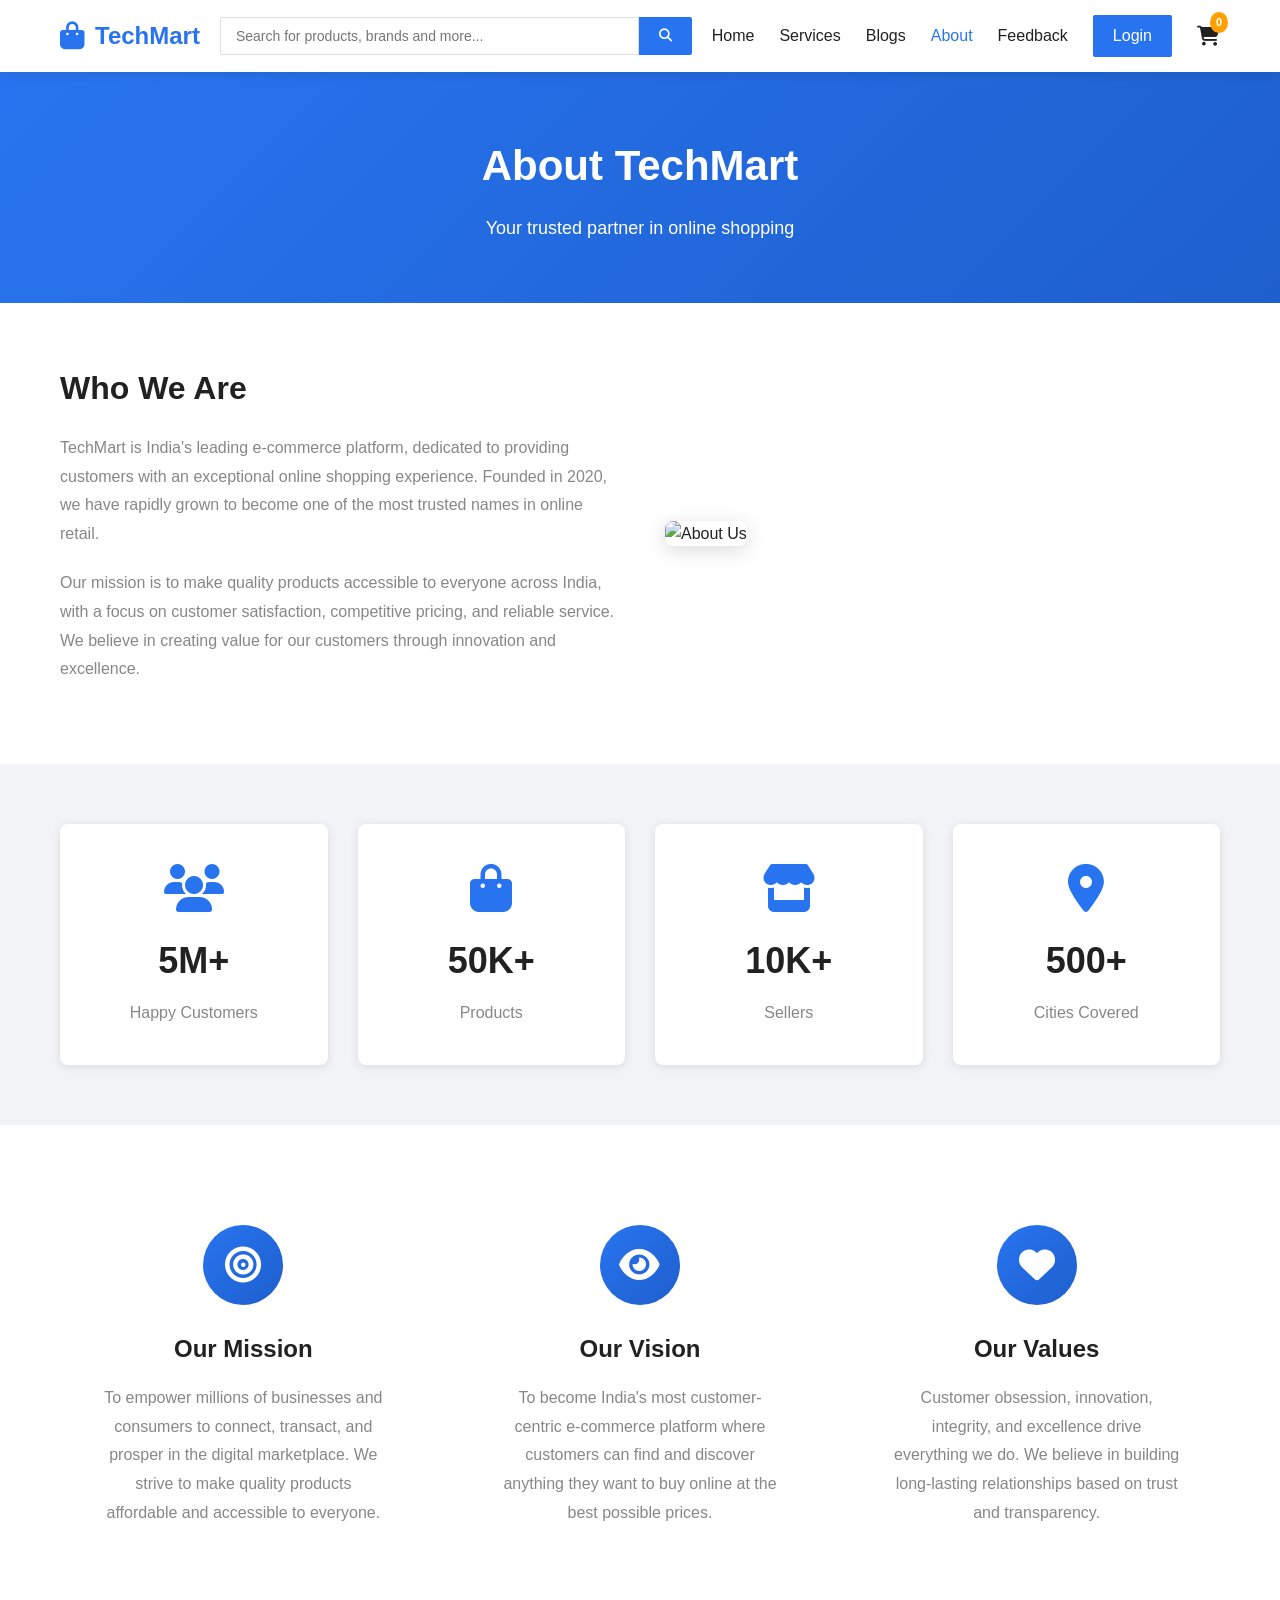
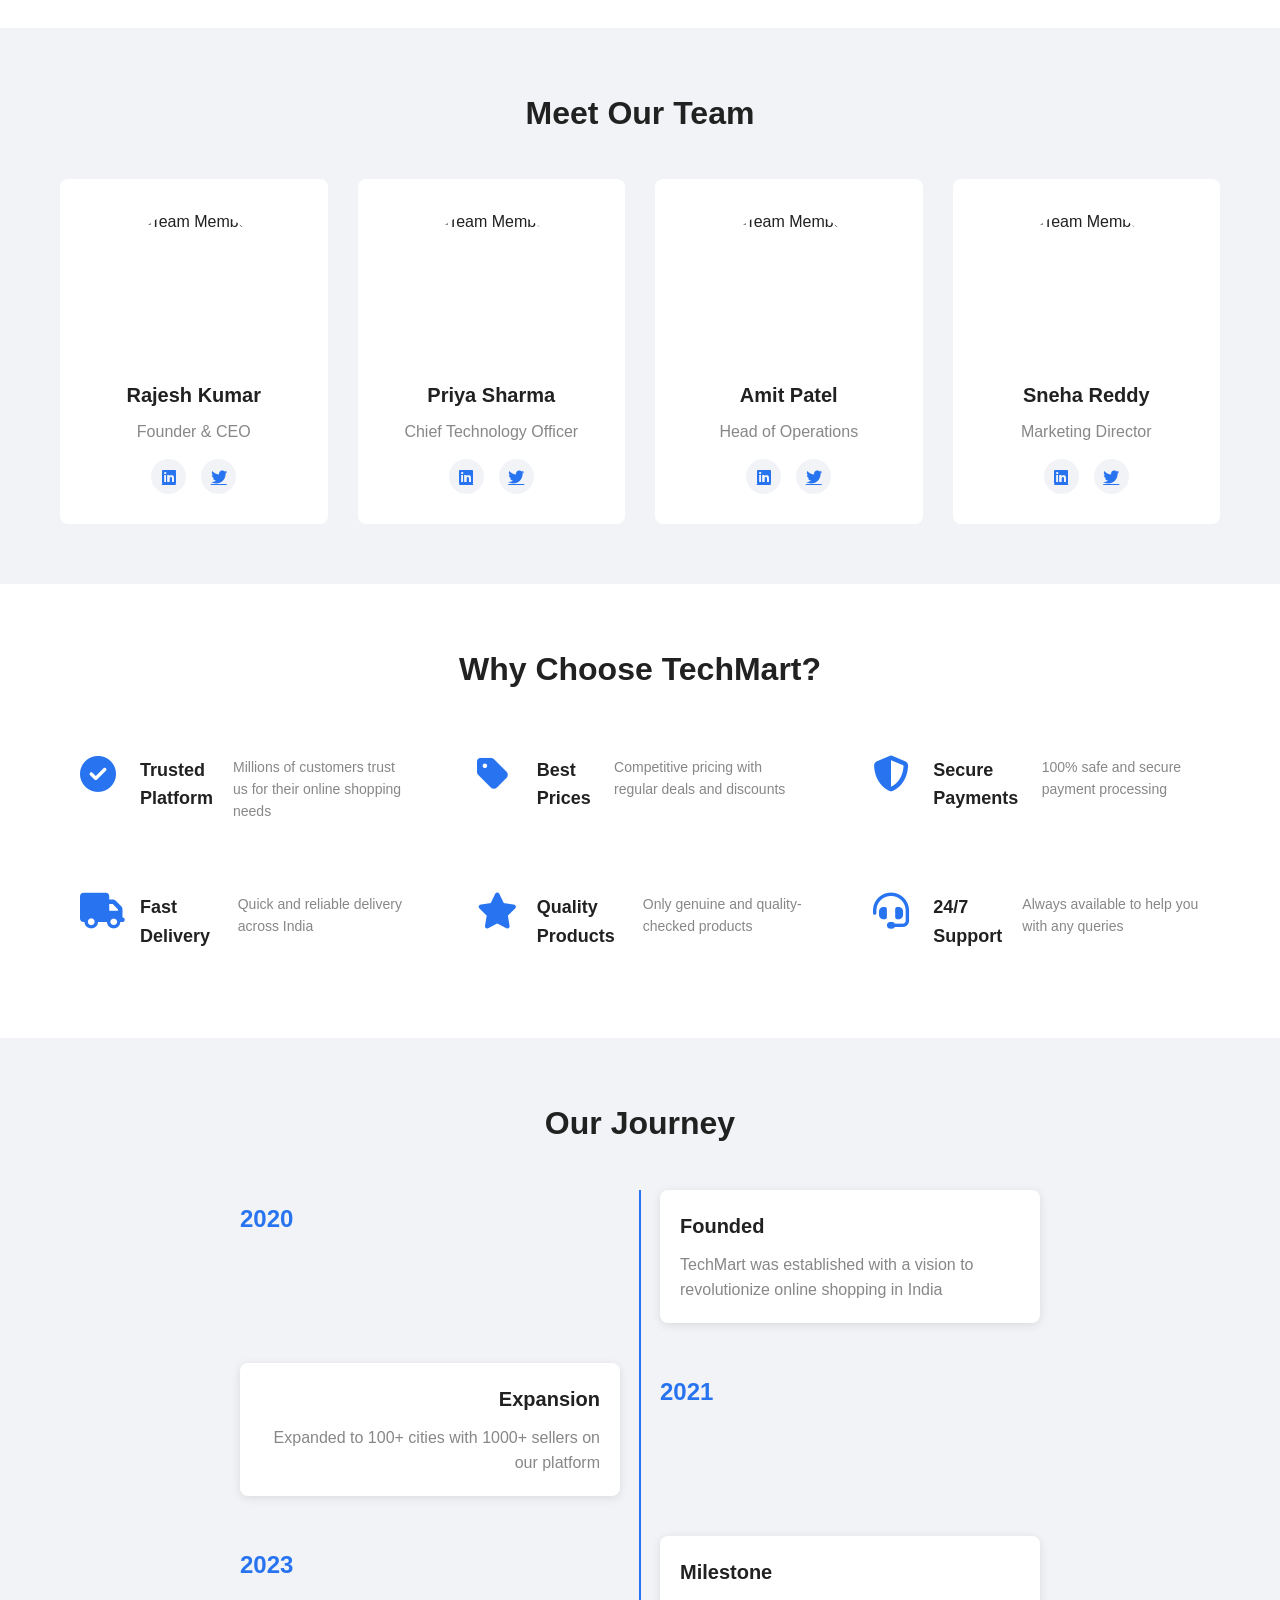
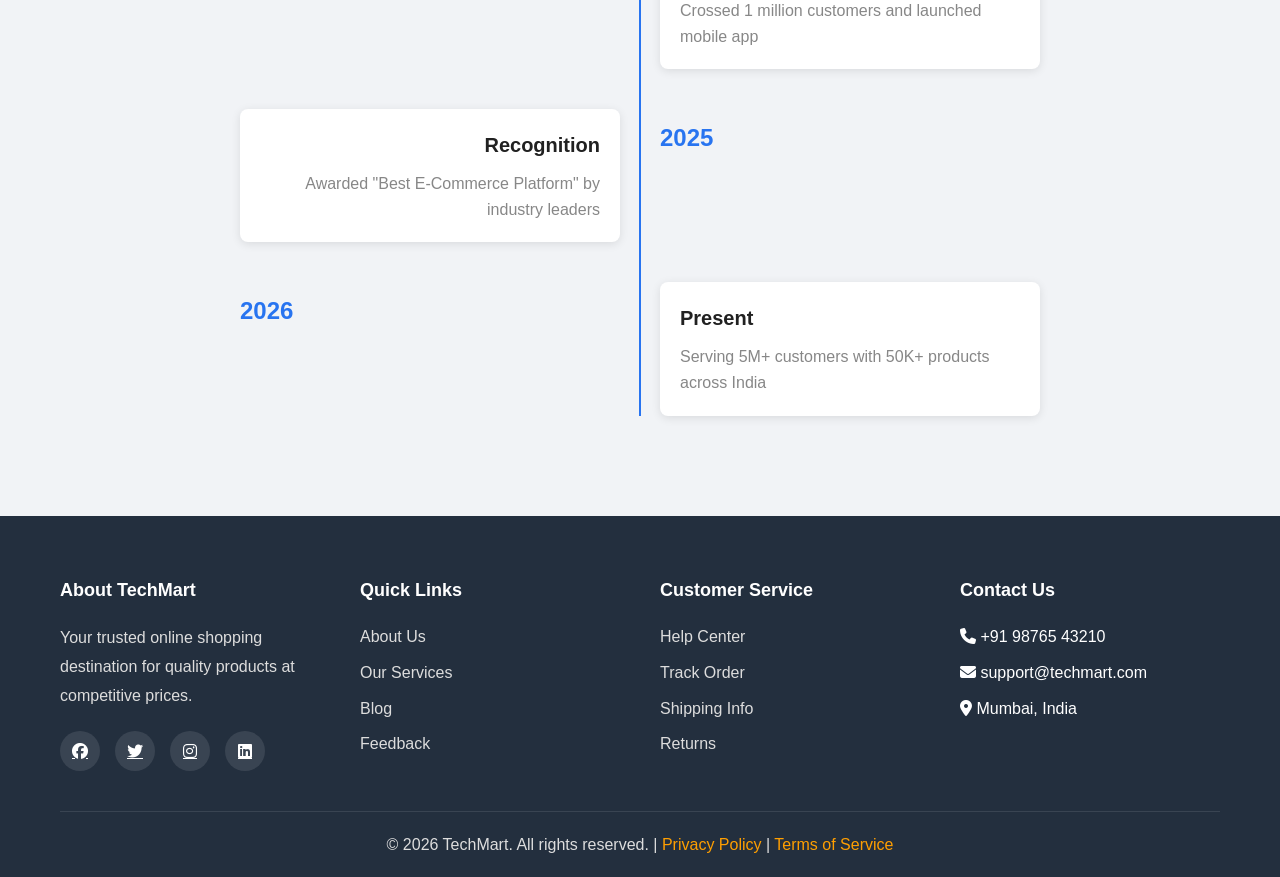
==== about.html @ 2dc1d065 "Add complete professional e-commerce website with all pages and functionality" ====
<!DOCTYPE html>
<html lang="en">
<head>
    <meta charset="UTF-8">
    <meta name="viewport" content="width=device-width, initial-scale=1.0">
    <title>About Us - TechMart</title>
    <link rel="stylesheet" href="css/style.css">
    <link rel="stylesheet" href="https://cdnjs.cloudflare.com/ajax/libs/font-awesome/6.4.0/css/all.min.css">
</head>
<body>
    <!-- Navigation -->
    <nav class="navbar">
        <div class="container">
            <div class="nav-wrapper">
                <div class="logo">
                    <i class="fas fa-shopping-bag"></i>
                    <span>TechMart</span>
                </div>
                <div class="search-bar">
                    <input type="text" placeholder="Search for products, brands and more...">
                    <button><i class="fas fa-search"></i></button>
                </div>
                <div class="nav-links">
                    <a href="index.html">Home</a>
                    <a href="services.html">Services</a>
                    <a href="blogs.html">Blogs</a>
                    <a href="about.html" class="active">About</a>
                    <a href="feedback.html">Feedback</a>
                    <a href="login.html" class="login-btn" id="authBtn">Login</a>
                    <a href="#" class="cart-btn"><i class="fas fa-shopping-cart"></i><span class="cart-count">0</span></a>
                </div>
                <div class="hamburger">
                    <span></span>
                    <span></span>
                    <span></span>
                </div>
            </div>
        </div>
    </nav>

    <!-- Page Header -->
    <section class="page-header">
        <div class="container">
            <h1>About TechMart</h1>
            <p>Your trusted partner in online shopping</p>
        </div>
    </section>

    <!-- About Content -->
    <section class="about-section">
        <div class="container">
            <div class="about-content">
                <div class="about-text">
                    <h2>Who We Are</h2>
                    <p>TechMart is India's leading e-commerce platform, dedicated to providing customers with an exceptional online shopping experience. Founded in 2020, we have rapidly grown to become one of the most trusted names in online retail.</p>
                    <p>Our mission is to make quality products accessible to everyone across India, with a focus on customer satisfaction, competitive pricing, and reliable service. We believe in creating value for our customers through innovation and excellence.</p>
                </div>
                <div class="about-image">
                    <img src="https://images.unsplash.com/photo-1556761175-b413da4baf72?w=600&h=400&fit=crop" alt="About Us">
                </div>
            </div>
        </div>
    </section>

    <!-- Stats Section -->
    <section class="stats-section">
        <div class="container">
            <div class="stats-grid">
                <div class="stat-card">
                    <i class="fas fa-users"></i>
                    <h3>5M+</h3>
                    <p>Happy Customers</p>
                </div>
                <div class="stat-card">
                    <i class="fas fa-shopping-bag"></i>
                    <h3>50K+</h3>
                    <p>Products</p>
                </div>
                <div class="stat-card">
                    <i class="fas fa-store"></i>
                    <h3>10K+</h3>
                    <p>Sellers</p>
                </div>
                <div class="stat-card">
                    <i class="fas fa-map-marker-alt"></i>
                    <h3>500+</h3>
                    <p>Cities Covered</p>
                </div>
            </div>
        </div>
    </section>

    <!-- Mission & Vision -->
    <section class="mission-section">
        <div class="container">
            <div class="mission-grid">
                <div class="mission-card">
                    <div class="mission-icon">
                        <i class="fas fa-bullseye"></i>
                    </div>
                    <h3>Our Mission</h3>
                    <p>To empower millions of businesses and consumers to connect, transact, and prosper in the digital marketplace. We strive to make quality products affordable and accessible to everyone.</p>
                </div>
                <div class="mission-card">
                    <div class="mission-icon">
                        <i class="fas fa-eye"></i>
                    </div>
                    <h3>Our Vision</h3>
                    <p>To become India's most customer-centric e-commerce platform where customers can find and discover anything they want to buy online at the best possible prices.</p>
                </div>
                <div class="mission-card">
                    <div class="mission-icon">
                        <i class="fas fa-heart"></i>
                    </div>
                    <h3>Our Values</h3>
                    <p>Customer obsession, innovation, integrity, and excellence drive everything we do. We believe in building long-lasting relationships based on trust and transparency.</p>
                </div>
            </div>
        </div>
    </section>

    <!-- Team Section -->
    <section class="team-section">
        <div class="container">
            <h2 class="section-title">Meet Our Team</h2>
            <div class="team-grid">
                <div class="team-card">
                    <div class="team-image">
                        <img src="https://images.unsplash.com/photo-1560250097-0b93528c311a?w=300&h=300&fit=crop" alt="Team Member">
                    </div>
                    <h3>Rajesh Kumar</h3>
                    <p>Founder & CEO</p>
                    <div class="team-social">
                        <a href="#"><i class="fab fa-linkedin"></i></a>
                        <a href="#"><i class="fab fa-twitter"></i></a>
                    </div>
                </div>
                <div class="team-card">
                    <div class="team-image">
                        <img src="https://images.unsplash.com/photo-1573496359142-b8d87734a5a2?w=300&h=300&fit=crop" alt="Team Member">
                    </div>
                    <h3>Priya Sharma</h3>
                    <p>Chief Technology Officer</p>
                    <div class="team-social">
                        <a href="#"><i class="fab fa-linkedin"></i></a>
                        <a href="#"><i class="fab fa-twitter"></i></a>
                    </div>
                </div>
                <div class="team-card">
                    <div class="team-image">
                        <img src="https://images.unsplash.com/photo-1519085360753-af0119f7cbe7?w=300&h=300&fit=crop" alt="Team Member">
                    </div>
                    <h3>Amit Patel</h3>
                    <p>Head of Operations</p>
                    <div class="team-social">
                        <a href="#"><i class="fab fa-linkedin"></i></a>
                        <a href="#"><i class="fab fa-twitter"></i></a>
                    </div>
                </div>
                <div class="team-card">
                    <div class="team-image">
                        <img src="https://images.unsplash.com/photo-1580489944761-15a19d654956?w=300&h=300&fit=crop" alt="Team Member">
                    </div>
                    <h3>Sneha Reddy</h3>
                    <p>Marketing Director</p>
                    <div class="team-social">
                        <a href="#"><i class="fab fa-linkedin"></i></a>
                        <a href="#"><i class="fab fa-twitter"></i></a>
                    </div>
                </div>
            </div>
        </div>
    </section>

    <!-- Why Choose Us -->
    <section class="why-choose-section">
        <div class="container">
            <h2 class="section-title">Why Choose TechMart?</h2>
            <div class="why-choose-grid">
                <div class="why-choose-card">
                    <i class="fas fa-check-circle"></i>
                    <h3>Trusted Platform</h3>
                    <p>Millions of customers trust us for their online shopping needs</p>
                </div>
                <div class="why-choose-card">
                    <i class="fas fa-tag"></i>
                    <h3>Best Prices</h3>
                    <p>Competitive pricing with regular deals and discounts</p>
                </div>
                <div class="why-choose-card">
                    <i class="fas fa-shield-alt"></i>
                    <h3>Secure Payments</h3>
                    <p>100% safe and secure payment processing</p>
                </div>
                <div class="why-choose-card">
                    <i class="fas fa-truck"></i>
                    <h3>Fast Delivery</h3>
                    <p>Quick and reliable delivery across India</p>
                </div>
                <div class="why-choose-card">
                    <i class="fas fa-star"></i>
                    <h3>Quality Products</h3>
                    <p>Only genuine and quality-checked products</p>
                </div>
                <div class="why-choose-card">
                    <i class="fas fa-headset"></i>
                    <h3>24/7 Support</h3>
                    <p>Always available to help you with any queries</p>
                </div>
            </div>
        </div>
    </section>

    <!-- Timeline -->
    <section class="timeline-section">
        <div class="container">
            <h2 class="section-title">Our Journey</h2>
            <div class="timeline">
                <div class="timeline-item">
                    <div class="timeline-date">2020</div>
                    <div class="timeline-content">
                        <h3>Founded</h3>
                        <p>TechMart was established with a vision to revolutionize online shopping in India</p>
                    </div>
                </div>
                <div class="timeline-item">
                    <div class="timeline-date">2021</div>
                    <div class="timeline-content">
                        <h3>Expansion</h3>
                        <p>Expanded to 100+ cities with 1000+ sellers on our platform</p>
                    </div>
                </div>
                <div class="timeline-item">
                    <div class="timeline-date">2023</div>
                    <div class="timeline-content">
                        <h3>Milestone</h3>
                        <p>Crossed 1 million customers and launched mobile app</p>
                    </div>
                </div>
                <div class="timeline-item">
                    <div class="timeline-date">2025</div>
                    <div class="timeline-content">
                        <h3>Recognition</h3>
                        <p>Awarded "Best E-Commerce Platform" by industry leaders</p>
                    </div>
                </div>
                <div class="timeline-item">
                    <div class="timeline-date">2026</div>
                    <div class="timeline-content">
                        <h3>Present</h3>
                        <p>Serving 5M+ customers with 50K+ products across India</p>
                    </div>
                </div>
            </div>
        </div>
    </section>

    <!-- Footer -->
    <footer class="footer">
        <div class="container">
            <div class="footer-content">
                <div class="footer-section">
                    <h3>About TechMart</h3>
                    <p>Your trusted online shopping destination for quality products at competitive prices.</p>
                    <div class="social-links">
                        <a href="#"><i class="fab fa-facebook"></i></a>
                        <a href="#"><i class="fab fa-twitter"></i></a>
                        <a href="#"><i class="fab fa-instagram"></i></a>
                        <a href="#"><i class="fab fa-linkedin"></i></a>
                    </div>
                </div>
                <div class="footer-section">
                    <h3>Quick Links</h3>
                    <ul>
                        <li><a href="about.html">About Us</a></li>
                        <li><a href="services.html">Our Services</a></li>
                        <li><a href="blogs.html">Blog</a></li>
                        <li><a href="feedback.html">Feedback</a></li>
                    </ul>
                </div>
                <div class="footer-section">
                    <h3>Customer Service</h3>
                    <ul>
                        <li><a href="#">Help Center</a></li>
                        <li><a href="#">Track Order</a></li>
                        <li><a href="#">Shipping Info</a></li>
                        <li><a href="#">Returns</a></li>
                    </ul>
                </div>
                <div class="footer-section">
                    <h3>Contact Us</h3>
                    <ul>
                        <li><i class="fas fa-phone"></i> +91 98765 43210</li>
                        <li><i class="fas fa-envelope"></i> support@techmart.com</li>
                        <li><i class="fas fa-map-marker-alt"></i> Mumbai, India</li>
                    </ul>
                </div>
            </div>
            <div class="footer-bottom">
                <p>&copy; 2026 TechMart. All rights reserved. | <a href="#">Privacy Policy</a> | <a href="#">Terms of Service</a></p>
            </div>
        </div>
    </footer>

    <script src="js/main.js"></script>
</body>
</html>
---- css/style.css ----
/* Root Variables */
:root {
    --primary-color: #2874f0;
    --secondary-color: #ff9f00;
    --text-dark: #212121;
    --text-light: #878787;
    --bg-light: #f1f3f6;
    --white: #ffffff;
    --success: #388e3c;
    --danger: #d32f2f;
    --shadow: 0 2px 10px rgba(0,0,0,0.1);
    --shadow-lg: 0 4px 20px rgba(0,0,0,0.15);
}

/* Global Styles */
* {
    margin: 0;
    padding: 0;
    box-sizing: border-box;
}

body {
    font-family: 'Segoe UI', Tahoma, Geneva, Verdana, sans-serif;
    color: var(--text-dark);
    line-height: 1.6;
    overflow-x: hidden;
}

.container {
    max-width: 1200px;
    margin: 0 auto;
    padding: 0 20px;
}

/* Navigation */
.navbar {
    background: var(--white);
    box-shadow: var(--shadow);
    position: sticky;
    top: 0;
    z-index: 1000;
}

.nav-wrapper {
    display: flex;
    align-items: center;
    justify-content: space-between;
    padding: 15px 0;
    gap: 20px;
}

.logo {
    display: flex;
    align-items: center;
    gap: 10px;
    font-size: 24px;
    font-weight: bold;
    color: var(--primary-color);
    cursor: pointer;
    text-decoration: none;
}

.logo i {
    font-size: 28px;
}

.search-bar {
    flex: 1;
    max-width: 500px;
    display: flex;
}

.search-bar input {
    flex: 1;
    padding: 10px 15px;
    border: 1px solid #e0e0e0;
    border-radius: 2px 0 0 2px;
    font-size: 14px;
    outline: none;
}

.search-bar button {
    padding: 10px 20px;
    background: var(--primary-color);
    color: var(--white);
    border: none;
    border-radius: 0 2px 2px 0;
    cursor: pointer;
    transition: 0.3s;
}

.search-bar button:hover {
    background: #1e5fcd;
}

.nav-links {
    display: flex;
    align-items: center;
    gap: 25px;
}

.nav-links a {
    text-decoration: none;
    color: var(--text-dark);
    font-weight: 500;
    transition: 0.3s;
    position: relative;
}

.nav-links a:hover,
.nav-links a.active {
    color: var(--primary-color);
}

.login-btn {
    background: var(--primary-color);
    color: var(--white) !important;
    padding: 8px 20px;
    border-radius: 2px;
}

.login-btn:hover {
    background: #1e5fcd;
}

.cart-btn {
    position: relative;
    font-size: 20px;
}

.cart-count {
    position: absolute;
    top: -8px;
    right: -8px;
    background: var(--secondary-color);
    color: var(--white);
    font-size: 11px;
    padding: 2px 6px;
    border-radius: 50%;
    font-weight: bold;
}

.hamburger {
    display: none;
    flex-direction: column;
    gap: 4px;
    cursor: pointer;
}

.hamburger span {
    width: 25px;
    height: 3px;
    background: var(--text-dark);
    border-radius: 2px;
    transition: 0.3s;
}

/* Hero Section */
.hero {
    background: linear-gradient(135deg, var(--primary-color) 0%, #1e5fcd 100%);
    color: var(--white);
    padding: 80px 0;
    text-align: center;
}

.hero-content h1 {
    font-size: 48px;
    margin-bottom: 20px;
    animation: fadeInUp 0.8s;
}

.hero-content p {
    font-size: 20px;
    margin-bottom: 30px;
    animation: fadeInUp 1s;
}

.cta-btn {
    background: var(--secondary-color);
    color: var(--white);
    padding: 15px 40px;
    border: none;
    border-radius: 4px;
    font-size: 16px;
    font-weight: bold;
    cursor: pointer;
    transition: 0.3s;
    text-decoration: none;
    display: inline-block;
    animation: fadeInUp 1.2s;
}

.cta-btn:hover {
    background: #e68f00;
    transform: translateY(-2px);
}

/* Sections */
.section-title {
    text-align: center;
    font-size: 32px;
    margin-bottom: 40px;
    color: var(--text-dark);
}

/* Categories */
.categories {
    padding: 60px 0;
    background: var(--white);
}

.category-grid {
    display: grid;
    grid-template-columns: repeat(auto-fit, minmax(180px, 1fr));
    gap: 30px;
}

.category-card {
    background: var(--bg-light);
    padding: 30px;
    text-align: center;
    border-radius: 8px;
    cursor: pointer;
    transition: 0.3s;
}

.category-card:hover {
    background: var(--white);
    box-shadow: var(--shadow-lg);
    transform: translateY(-5px);
}

.category-card i {
    font-size: 48px;
    color: var(--primary-color);
    margin-bottom: 15px;
}

.category-card h3 {
    font-size: 18px;
    margin-bottom: 8px;
}

.category-card p {
    color: var(--text-light);
    font-size: 14px;
}

/* Products */
.products {
    padding: 60px 0;
    background: var(--bg-light);
}

.product-grid {
    display: grid;
    grid-template-columns: repeat(auto-fill, minmax(280px, 1fr));
    gap: 25px;
}

.product-card {
    background: var(--white);
    border-radius: 4px;
    overflow: hidden;
    transition: 0.3s;
    cursor: pointer;
}

.product-card:hover {
    box-shadow: var(--shadow-lg);
    transform: translateY(-5px);
}

.product-image {
    position: relative;
    overflow: hidden;
    height: 280px;
}

.product-image img {
    width: 100%;
    height: 100%;
    object-fit: cover;
    transition: 0.3s;
}

.product-card:hover .product-image img {
    transform: scale(1.1);
}

.discount-badge {
    position: absolute;
    top: 10px;
    left: 10px;
    background: var(--danger);
    color: var(--white);
    padding: 5px 12px;
    border-radius: 3px;
    font-size: 12px;
    font-weight: bold;
}

.product-info {
    padding: 15px;
}

.product-info h3 {
    font-size: 16px;
    margin-bottom: 10px;
    color: var(--text-dark);
}

.rating {
    display: flex;
    align-items: center;
    gap: 3px;
    margin-bottom: 10px;
}

.rating i {
    color: var(--secondary-color);
    font-size: 14px;
}

.rating span {
    color: var(--text-light);
    font-size: 13px;
    margin-left: 5px;
}

.price {
    display: flex;
    align-items: center;
    gap: 10px;
    margin-bottom: 15px;
}

.current-price {
    font-size: 22px;
    font-weight: bold;
    color: var(--text-dark);
}

.original-price {
    font-size: 16px;
    color: var(--text-light);
    text-decoration: line-through;
}

.add-to-cart {
    width: 100%;
    padding: 10px;
    background: var(--primary-color);
    color: var(--white);
    border: none;
    border-radius: 3px;
    font-weight: bold;
    cursor: pointer;
    transition: 0.3s;
}

.add-to-cart:hover {
    background: #1e5fcd;
}

/* Features */
.features {
    padding: 60px 0;
    background: var(--white);
}

.features-grid {
    display: grid;
    grid-template-columns: repeat(auto-fit, minmax(250px, 1fr));
    gap: 30px;
}

.feature-card {
    text-align: center;
    padding: 30px;
}

.feature-card i {
    font-size: 48px;
    color: var(--primary-color);
    margin-bottom: 15px;
}

.feature-card h3 {
    font-size: 20px;
    margin-bottom: 10px;
}

.feature-card p {
    color: var(--text-light);
}

/* Footer */
.footer {
    background: #232f3e;
    color: var(--white);
    padding: 60px 0 20px;
}

.footer-content {
    display: grid;
    grid-template-columns: repeat(auto-fit, minmax(250px, 1fr));
    gap: 40px;
    margin-bottom: 40px;
}

.footer-section h3 {
    margin-bottom: 20px;
    font-size: 18px;
}

.footer-section p {
    color: #ddd;
    margin-bottom: 20px;
    line-height: 1.8;
}

.footer-section ul {
    list-style: none;
}

.footer-section ul li {
    margin-bottom: 10px;
}

.footer-section ul li a {
    color: #ddd;
    text-decoration: none;
    transition: 0.3s;
}

.footer-section ul li a:hover {
    color: var(--secondary-color);
}

.social-links {
    display: flex;
    gap: 15px;
}

.social-links a {
    width: 40px;
    height: 40px;
    background: rgba(255,255,255,0.1);
    border-radius: 50%;
    display: flex;
    align-items: center;
    justify-content: center;
    color: var(--white);
    transition: 0.3s;
}

.social-links a:hover {
    background: var(--primary-color);
}

.footer-bottom {
    text-align: center;
    padding-top: 20px;
    border-top: 1px solid rgba(255,255,255,0.1);
    color: #ddd;
}

.footer-bottom a {
    color: var(--secondary-color);
    text-decoration: none;
}

/* Page Header */
.page-header {
    background: linear-gradient(135deg, var(--primary-color) 0%, #1e5fcd 100%);
    color: var(--white);
    padding: 60px 0;
    text-align: center;
}

.page-header h1 {
    font-size: 42px;
    margin-bottom: 15px;
}

.page-header p {
    font-size: 18px;
}

/* Animations */
@keyframes fadeInUp {
    from {
        opacity: 0;
        transform: translateY(30px);
    }
    to {
        opacity: 1;
        transform: translateY(0);
    }
}

/* Responsive */
@media (max-width: 768px) {
    .nav-links {
        position: fixed;
        top: 70px;
        right: -100%;
        width: 70%;
        height: calc(100vh - 70px);
        background: var(--white);
        flex-direction: column;
        padding: 30px;
        box-shadow: var(--shadow);
        transition: 0.3s;
        align-items: flex-start;
    }
    
    .nav-links.active {
        right: 0;
    }
    
    .hamburger {
        display: flex;
    }
    
    .search-bar {
        max-width: 300px;
    }
    
    .hero-content h1 {
        font-size: 32px;
    }
    
    .product-grid {
        grid-template-columns: repeat(auto-fill, minmax(200px, 1fr));
    }
}

@media (max-width: 480px) {
    .search-bar {
        display: none;
    }
    
    .logo {
        font-size: 20px;
    }
    
    .hero-content h1 {
        font-size: 28px;
    }
    
    .product-grid {
        grid-template-columns: 1fr;
    }
}

/* Auth Pages */
.auth-section {
    padding: 60px 0;
    background: var(--bg-light);
    min-height: calc(100vh - 200px);
}

.auth-container {
    display: grid;
    grid-template-columns: 1fr 1fr;
    max-width: 1000px;
    margin: 0 auto;
    background: var(--white);
    border-radius: 8px;
    box-shadow: var(--shadow-lg);
    overflow: hidden;
}

.auth-box {
    padding: 50px;
}

.auth-form {
    display: none;
}

.auth-form.active {
    display: block;
    animation: fadeIn 0.5s;
}

.auth-form h2 {
    font-size: 32px;
    margin-bottom: 10px;
    color: var(--text-dark);
}

.subtitle {
    color: var(--text-light);
    margin-bottom: 30px;
}

.form-group {
    margin-bottom: 20px;
}

.form-group label {
    display: block;
    margin-bottom: 8px;
    font-weight: 500;
    color: var(--text-dark);
}

.form-group i {
    margin-right: 5px;
    color: var(--primary-color);
}

.form-group input,
.form-group select,
.form-group textarea {
    width: 100%;
    padding: 12px;
    border: 1px solid #e0e0e0;
    border-radius: 4px;
    font-size: 14px;
    transition: 0.3s;
}

.form-group input:focus,
.form-group select:focus,
.form-group textarea:focus {
    border-color: var(--primary-color);
    outline: none;
}

.form-group small {
    display: block;
    margin-top: 5px;
    color: var(--text-light);
    font-size: 12px;
}

.form-options {
    display: flex;
    justify-content: space-between;
    align-items: center;
    margin-bottom: 25px;
}

.checkbox {
    display: flex;
    align-items: center;
    gap: 8px;
    cursor: pointer;
    font-size: 14px;
}

.checkbox input {
    width: auto;
    cursor: pointer;
}

.forgot-link {
    color: var(--primary-color);
    text-decoration: none;
    font-size: 14px;
}

.forgot-link:hover {
    text-decoration: underline;
}

.auth-btn {
    width: 100%;
    padding: 14px;
    background: var(--primary-color);
    color: var(--white);
    border: none;
    border-radius: 4px;
    font-size: 16px;
    font-weight: bold;
    cursor: pointer;
    transition: 0.3s;
}

.auth-btn:hover {
    background: #1e5fcd;
}

.divider {
    text-align: center;
    margin: 25px 0;
    position: relative;
}

.divider::before {
    content: '';
    position: absolute;
    top: 50%;
    left: 0;
    right: 0;
    height: 1px;
    background: #e0e0e0;
}

.divider span {
    background: var(--white);
    padding: 0 15px;
    position: relative;
    color: var(--text-light);
    font-size: 14px;
}

.social-auth {
    display: flex;
    flex-direction: column;
    gap: 12px;
}

.social-btn {
    width: 100%;
    padding: 12px;
    border: 1px solid #e0e0e0;
    border-radius: 4px;
    background: var(--white);
    font-weight: 500;
    cursor: pointer;
    transition: 0.3s;
    display: flex;
    align-items: center;
    justify-content: center;
    gap: 10px;
}

.social-btn:hover {
    background: var(--bg-light);
}

.google-btn {
    color: #db4437;
}

.facebook-btn {
    color: #4267B2;
}

.switch-form {
    text-align: center;
    margin-top: 25px;
    font-size: 14px;
    color: var(--text-light);
}

.switch-form a {
    color: var(--primary-color);
    text-decoration: none;
    font-weight: 600;
}

.switch-form a:hover {
    text-decoration: underline;
}

.auth-image {
    background: linear-gradient(135deg, var(--primary-color) 0%, #1e5fcd 100%);
    color: var(--white);
    padding: 50px;
    display: flex;
    align-items: center;
}

.auth-content h2 {
    font-size: 28px;
    margin-bottom: 30px;
}

.auth-content ul {
    list-style: none;
}

.auth-content ul li {
    margin-bottom: 20px;
    display: flex;
    align-items: center;
    gap: 15px;
    font-size: 16px;
}

.auth-content ul li i {
    font-size: 20px;
    color: var(--secondary-color);
}

/* Services Page */
.services-section {
    padding: 60px 0;
    background: var(--bg-light);
}

.services-grid {
    display: grid;
    grid-template-columns: repeat(auto-fit, minmax(320px, 1fr));
    gap: 30px;
}

.service-card {
    background: var(--white);
    padding: 40px;
    border-radius: 8px;
    transition: 0.3s;
    box-shadow: var(--shadow);
}

.service-card:hover {
    box-shadow: var(--shadow-lg);
    transform: translateY(-5px);
}

.service-icon {
    width: 70px;
    height: 70px;
    background: linear-gradient(135deg, var(--primary-color) 0%, #1e5fcd 100%);
    border-radius: 50%;
    display: flex;
    align-items: center;
    justify-content: center;
    margin-bottom: 20px;
}

.service-icon i {
    font-size: 32px;
    color: var(--white);
}

.service-card h3 {
    font-size: 22px;
    margin-bottom: 15px;
}

.service-card p {
    color: var(--text-light);
    margin-bottom: 20px;
    line-height: 1.8;
}

.service-features {
    list-style: none;
}

.service-features li {
    margin-bottom: 10px;
    color: var(--text-dark);
    display: flex;
    align-items: center;
    gap: 10px;
}

.service-features li i {
    color: var(--success);
    font-size: 16px;
}

.cta-section {
    padding: 80px 0;
    background: linear-gradient(135deg, var(--primary-color) 0%, #1e5fcd 100%);
    text-align: center;
    color: var(--white);
}

.cta-section h2 {
    font-size: 36px;
    margin-bottom: 15px;
}

.cta-section p {
    font-size: 18px;
    margin-bottom: 30px;
}

/* Registration Page */
.registration-section {
    padding: 60px 0;
    background: var(--bg-light);
}

.registration-container {
    max-width: 900px;
    margin: 0 auto;
    background: var(--white);
    border-radius: 8px;
    padding: 50px;
    box-shadow: var(--shadow-lg);
}

.registration-header {
    text-align: center;
    margin-bottom: 40px;
}

.registration-header h1 {
    font-size: 36px;
    margin-bottom: 15px;
    color: var(--text-dark);
}

.registration-header p {
    color: var(--text-light);
    font-size: 16px;
}

.registration-form {
    max-width: 100%;
}

.form-section {
    margin-bottom: 40px;
    padding-bottom: 30px;
    border-bottom: 2px solid var(--bg-light);
}

.form-section:last-of-type {
    border-bottom: none;
}

.form-section h3 {
    font-size: 20px;
    margin-bottom: 25px;
    color: var(--text-dark);
    display: flex;
    align-items: center;
    gap: 10px;
}

.form-section h3 i {
    color: var(--primary-color);
}

.form-row {
    display: grid;
    grid-template-columns: 1fr 1fr;
    gap: 20px;
}

.submit-btn {
    width: 100%;
    padding: 16px;
    background: var(--success);
    color: var(--white);
    border: none;
    border-radius: 4px;
    font-size: 18px;
    font-weight: bold;
    cursor: pointer;
    transition: 0.3s;
    margin-top: 20px;
}

.submit-btn:hover {
    background: #2e7d32;
}

.form-footer {
    text-align: center;
    margin-top: 20px;
    color: var(--text-light);
}

.form-footer a {
    color: var(--primary-color);
    text-decoration: none;
    font-weight: 600;
}

.checkbox-group {
    display: flex;
    flex-direction: column;
    gap: 15px;
}

/* Blogs Page */
.featured-blog {
    padding: 60px 0;
    background: var(--white);
}

.blog-featured-card {
    display: grid;
    grid-template-columns: 1fr 1fr;
    gap: 40px;
    background: var(--bg-light);
    border-radius: 8px;
    overflow: hidden;
}

.blog-featured-image {
    position: relative;
    height: 400px;
}

.blog-featured-image img {
    width: 100%;
    height: 100%;
    object-fit: cover;
}

.blog-badge {
    position: absolute;
    top: 15px;
    left: 15px;
    background: var(--primary-color);
    color: var(--white);
    padding: 6px 15px;
    border-radius: 20px;
    font-size: 12px;
    font-weight: bold;
}

.blog-badge.featured {
    background: var(--secondary-color);
}

.blog-featured-content {
    padding: 40px;
    display: flex;
    flex-direction: column;
    justify-content: center;
}

.blog-meta {
    display: flex;
    gap: 20px;
    margin-bottom: 20px;
    font-size: 13px;
    color: var(--text-light);
}

.blog-meta i {
    margin-right: 5px;
}

.blog-featured-content h2 {
    font-size: 28px;
    margin-bottom: 15px;
    color: var(--text-dark);
}

.blog-featured-content p {
    color: var(--text-light);
    margin-bottom: 25px;
    line-height: 1.8;
}

.read-more {
    color: var(--primary-color);
    text-decoration: none;
    font-weight: 600;
    display: inline-flex;
    align-items: center;
    gap: 8px;
    transition: 0.3s;
}

.read-more:hover {
    gap: 12px;
}

.blogs-section {
    padding: 60px 0;
    background: var(--bg-light);
}

.blog-filter {
    margin-bottom: 40px;
}

.blog-filter h3 {
    margin-bottom: 15px;
    font-size: 18px;
}

.filter-buttons {
    display: flex;
    gap: 15px;
    flex-wrap: wrap;
}

.filter-btn {
    padding: 10px 20px;
    background: var(--white);
    border: 1px solid #e0e0e0;
    border-radius: 20px;
    cursor: pointer;
    transition: 0.3s;
    font-weight: 500;
}

.filter-btn:hover,
.filter-btn.active {
    background: var(--primary-color);
    color: var(--white);
    border-color: var(--primary-color);
}

.blog-grid {
    display: grid;
    grid-template-columns: repeat(auto-fill, minmax(350px, 1fr));
    gap: 30px;
    margin-bottom: 40px;
}

.blog-card {
    background: var(--white);
    border-radius: 8px;
    overflow: hidden;
    transition: 0.3s;
    cursor: pointer;
}

.blog-card:hover {
    box-shadow: var(--shadow-lg);
    transform: translateY(-5px);
}

.blog-image {
    position: relative;
    height: 220px;
    overflow: hidden;
}

.blog-image img {
    width: 100%;
    height: 100%;
    object-fit: cover;
    transition: 0.3s;
}

.blog-card:hover .blog-image img {
    transform: scale(1.1);
}

.blog-content {
    padding: 25px;
}

.blog-content h3 {
    font-size: 18px;
    margin-bottom: 12px;
    color: var(--text-dark);
}

.blog-content p {
    color: var(--text-light);
    margin-bottom: 20px;
    line-height: 1.6;
}

.pagination {
    display: flex;
    justify-content: center;
    gap: 10px;
}

.page-link {
    width: 40px;
    height: 40px;
    display: flex;
    align-items: center;
    justify-content: center;
    background: var(--white);
    border: 1px solid #e0e0e0;
    border-radius: 4px;
    text-decoration: none;
    color: var(--text-dark);
    transition: 0.3s;
}

.page-link:hover,
.page-link.active {
    background: var(--primary-color);
    color: var(--white);
    border-color: var(--primary-color);
}

.newsletter-section {
    padding: 80px 0;
    background: linear-gradient(135deg, var(--primary-color) 0%, #1e5fcd 100%);
}

.newsletter-content {
    max-width: 600px;
    margin: 0 auto;
    text-align: center;
    color: var(--white);
}

.newsletter-content h2 {
    font-size: 32px;
    margin-bottom: 15px;
}

.newsletter-content p {
    font-size: 16px;
    margin-bottom: 30px;
}

.newsletter-form {
    display: flex;
    gap: 10px;
}

.newsletter-form input {
    flex: 1;
    padding: 15px;
    border: none;
    border-radius: 4px;
    font-size: 14px;
}

.newsletter-form button {
    padding: 15px 30px;
    background: var(--secondary-color);
    color: var(--white);
    border: none;
    border-radius: 4px;
    font-weight: bold;
    cursor: pointer;
    transition: 0.3s;
}

.newsletter-form button:hover {
    background: #e68f00;
}

/* About Page */
.about-section {
    padding: 60px 0;
    background: var(--white);
}

.about-content {
    display: grid;
    grid-template-columns: 1fr 1fr;
    gap: 50px;
    align-items: center;
}

.about-text h2 {
    font-size: 32px;
    margin-bottom: 20px;
    color: var(--text-dark);
}

.about-text p {
    color: var(--text-light);
    margin-bottom: 20px;
    line-height: 1.8;
}

.about-image img {
    width: 100%;
    border-radius: 8px;
    box-shadow: var(--shadow-lg);
}

.stats-section {
    padding: 60px 0;
    background: var(--bg-light);
}

.stats-grid {
    display: grid;
    grid-template-columns: repeat(auto-fit, minmax(250px, 1fr));
    gap: 30px;
}

.stat-card {
    background: var(--white);
    padding: 40px;
    text-align: center;
    border-radius: 8px;
    box-shadow: var(--shadow);
}

.stat-card i {
    font-size: 48px;
    color: var(--primary-color);
    margin-bottom: 20px;
}

.stat-card h3 {
    font-size: 36px;
    color: var(--text-dark);
    margin-bottom: 10px;
    font-weight: bold;
}

.stat-card p {
    color: var(--text-light);
    font-size: 16px;
}

.mission-section {
    padding: 60px 0;
    background: var(--white);
}

.mission-grid {
    display: grid;
    grid-template-columns: repeat(auto-fit, minmax(300px, 1fr));
    gap: 30px;
}

.mission-card {
    padding: 40px;
    text-align: center;
}

.mission-icon {
    width: 80px;
    height: 80px;
    background: linear-gradient(135deg, var(--primary-color) 0%, #1e5fcd 100%);
    border-radius: 50%;
    display: flex;
    align-items: center;
    justify-content: center;
    margin: 0 auto 25px;
}

.mission-icon i {
    font-size: 36px;
    color: var(--white);
}

.mission-card h3 {
    font-size: 24px;
    margin-bottom: 15px;
}

.mission-card p {
    color: var(--text-light);
    line-height: 1.8;
}

.team-section {
    padding: 60px 0;
    background: var(--bg-light);
}

.team-grid {
    display: grid;
    grid-template-columns: repeat(auto-fit, minmax(250px, 1fr));
    gap: 30px;
}

.team-card {
    background: var(--white);
    border-radius: 8px;
    padding: 30px;
    text-align: center;
    transition: 0.3s;
}

.team-card:hover {
    box-shadow: var(--shadow-lg);
    transform: translateY(-5px);
}

.team-image {
    width: 150px;
    height: 150px;
    border-radius: 50%;
    overflow: hidden;
    margin: 0 auto 20px;
}

.team-image img {
    width: 100%;
    height: 100%;
    object-fit: cover;
}

.team-card h3 {
    font-size: 20px;
    margin-bottom: 8px;
}

.team-card p {
    color: var(--text-light);
    margin-bottom: 15px;
}

.team-social {
    display: flex;
    justify-content: center;
    gap: 15px;
}

.team-social a {
    width: 35px;
    height: 35px;
    background: var(--bg-light);
    border-radius: 50%;
    display: flex;
    align-items: center;
    justify-content: center;
    color: var(--primary-color);
    transition: 0.3s;
}

.team-social a:hover {
    background: var(--primary-color);
    color: var(--white);
}

.why-choose-section {
    padding: 60px 0;
    background: var(--white);
}

.why-choose-grid {
    display: grid;
    grid-template-columns: repeat(auto-fit, minmax(300px, 1fr));
    gap: 30px;
}

.why-choose-card {
    display: flex;
    align-items: flex-start;
    gap: 20px;
    padding: 20px;
}

.why-choose-card i {
    font-size: 36px;
    color: var(--primary-color);
    min-width: 40px;
}

.why-choose-card h3 {
    font-size: 18px;
    margin-bottom: 8px;
}

.why-choose-card p {
    color: var(--text-light);
    font-size: 14px;
}

.timeline-section {
    padding: 60px 0;
    background: var(--bg-light);
}

.timeline {
    max-width: 800px;
    margin: 0 auto;
    position: relative;
}

.timeline::before {
    content: '';
    position: absolute;
    left: 50%;
    top: 0;
    bottom: 0;
    width: 2px;
    background: var(--primary-color);
    transform: translateX(-50%);
}

.timeline-item {
    display: grid;
    grid-template-columns: 1fr 1fr;
    gap: 40px;
    margin-bottom: 40px;
    position: relative;
}

.timeline-item:nth-child(even) .timeline-date {
    order: 2;
    text-align: left;
}

.timeline-item:nth-child(even) .timeline-content {
    order: 1;
    text-align: right;
}

.timeline-date {
    font-size: 24px;
    font-weight: bold;
    color: var(--primary-color);
    padding: 10px 0;
}

.timeline-content {
    background: var(--white);
    padding: 20px;
    border-radius: 8px;
    box-shadow: var(--shadow);
}

.timeline-content h3 {
    font-size: 20px;
    margin-bottom: 10px;
}

.timeline-content p {
    color: var(--text-light);
    line-height: 1.6;
}

/* Feedback Page */
.feedback-section {
    padding: 60px 0;
    background: var(--bg-light);
}

.feedback-container {
    display: grid;
    grid-template-columns: 2fr 1fr;
    gap: 40px;
    max-width: 1100px;
    margin: 0 auto;
}

.feedback-form-section {
    background: var(--white);
    padding: 40px;
    border-radius: 8px;
    box-shadow: var(--shadow);
}

.feedback-form-section h2 {
    font-size: 28px;
    margin-bottom: 15px;
}

.feedback-form-section p {
    color: var(--text-light);
    margin-bottom: 30px;
}

.star-rating {
    display: flex;
    gap: 10px;
    font-size: 32px;
    margin-bottom: 10px;
}

.star-rating i {
    color: #ddd;
    cursor: pointer;
    transition: 0.3s;
}

.star-rating i:hover,
.star-rating i.active {
    color: var(--secondary-color);
}

.feedback-info {
    display: flex;
    flex-direction: column;
    gap: 20px;
}

.info-card {
    background: var(--white);
    padding: 30px;
    border-radius: 8px;
    text-align: center;
    box-shadow: var(--shadow);
}

.info-card i {
    font-size: 40px;
    color: var(--primary-color);
    margin-bottom: 15px;
}

.info-card h3 {
    font-size: 18px;
    margin-bottom: 10px;
}

.info-card p {
    color: var(--text-light);
    font-size: 14px;
}

.contact-alternatives {
    background: var(--white);
    padding: 30px;
    border-radius: 8px;
    box-shadow: var(--shadow);
}

.contact-alternatives h3 {
    font-size: 18px;
    margin-bottom: 20px;
}

.contact-option {
    display: flex;
    align-items: center;
    gap: 15px;
    margin-bottom: 20px;
}

.contact-option i {
    font-size: 24px;
    color: var(--primary-color);
    min-width: 30px;
}

.contact-option h4 {
    font-size: 16px;
    margin-bottom: 3px;
}

.contact-option p {
    color: var(--text-light);
    font-size: 14px;
}

.testimonials-section {
    padding: 60px 0;
    background: var(--white);
}

.testimonials-grid {
    display: grid;
    grid-template-columns: repeat(auto-fit, minmax(320px, 1fr));
    gap: 30px;
}

.testimonial-card {
    background: var(--bg-light);
    padding: 30px;
    border-radius: 8px;
}

.testimonial-rating {
    display: flex;
    gap: 5px;
    margin-bottom: 15px;
}

.testimonial-rating i {
    color: var(--secondary-color);
    font-size: 16px;
}

.testimonial-card p {
    color: var(--text-dark);
    margin-bottom: 20px;
    line-height: 1.7;
    font-style: italic;
}

.testimonial-author {
    display: flex;
    align-items: center;
    gap: 15px;
}

.testimonial-author img {
    width: 50px;
    height: 50px;
    border-radius: 50%;
    object-fit: cover;
}

.testimonial-author h4 {
    font-size: 16px;
    margin-bottom: 3px;
}

.testimonial-author span {
    color: var(--text-light);
    font-size: 13px;
}

/* Notification Toast */
.toast {
    position: fixed;
    top: 100px;
    right: 20px;
    background: var(--white);
    padding: 15px 20px;
    border-radius: 4px;
    box-shadow: var(--shadow-lg);
    display: flex;
    align-items: center;
    gap: 15px;
    z-index: 10000;
    animation: slideIn 0.3s;
}

.toast.success {
    border-left: 4px solid var(--success);
}

.toast.error {
    border-left: 4px solid var(--danger);
}

.toast i {
    font-size: 24px;
}

.toast.success i {
    color: var(--success);
}

.toast.error i {
    color: var(--danger);
}

@keyframes slideIn {
    from {
        transform: translateX(400px);
        opacity: 0;
    }
    to {
        transform: translateX(0);
        opacity: 1;
    }
}

@keyframes fadeIn {
    from {
        opacity: 0;
    }
    to {
        opacity: 1;
    }
}

/* Responsive for Auth and Other Pages */
@media (max-width: 768px) {
    .auth-container,
    .blog-featured-card,
    .about-content,
    .feedback-container {
        grid-template-columns: 1fr;
    }
    
    .auth-image {
        display: none;
    }
    
    .form-row {
        grid-template-columns: 1fr;
    }
    
    .timeline::before {
        left: 30px;
    }
    
    .timeline-item {
        grid-template-columns: 1fr;
        padding-left: 60px;
    }
    
    .timeline-date {
        position: absolute;
        left: 0;
        top: 10px;
        font-size: 18px;
    }
    
    .timeline-item:nth-child(even) .timeline-content {
        text-align: left;
    }
    
    .newsletter-form {
        flex-direction: column;
    }
}
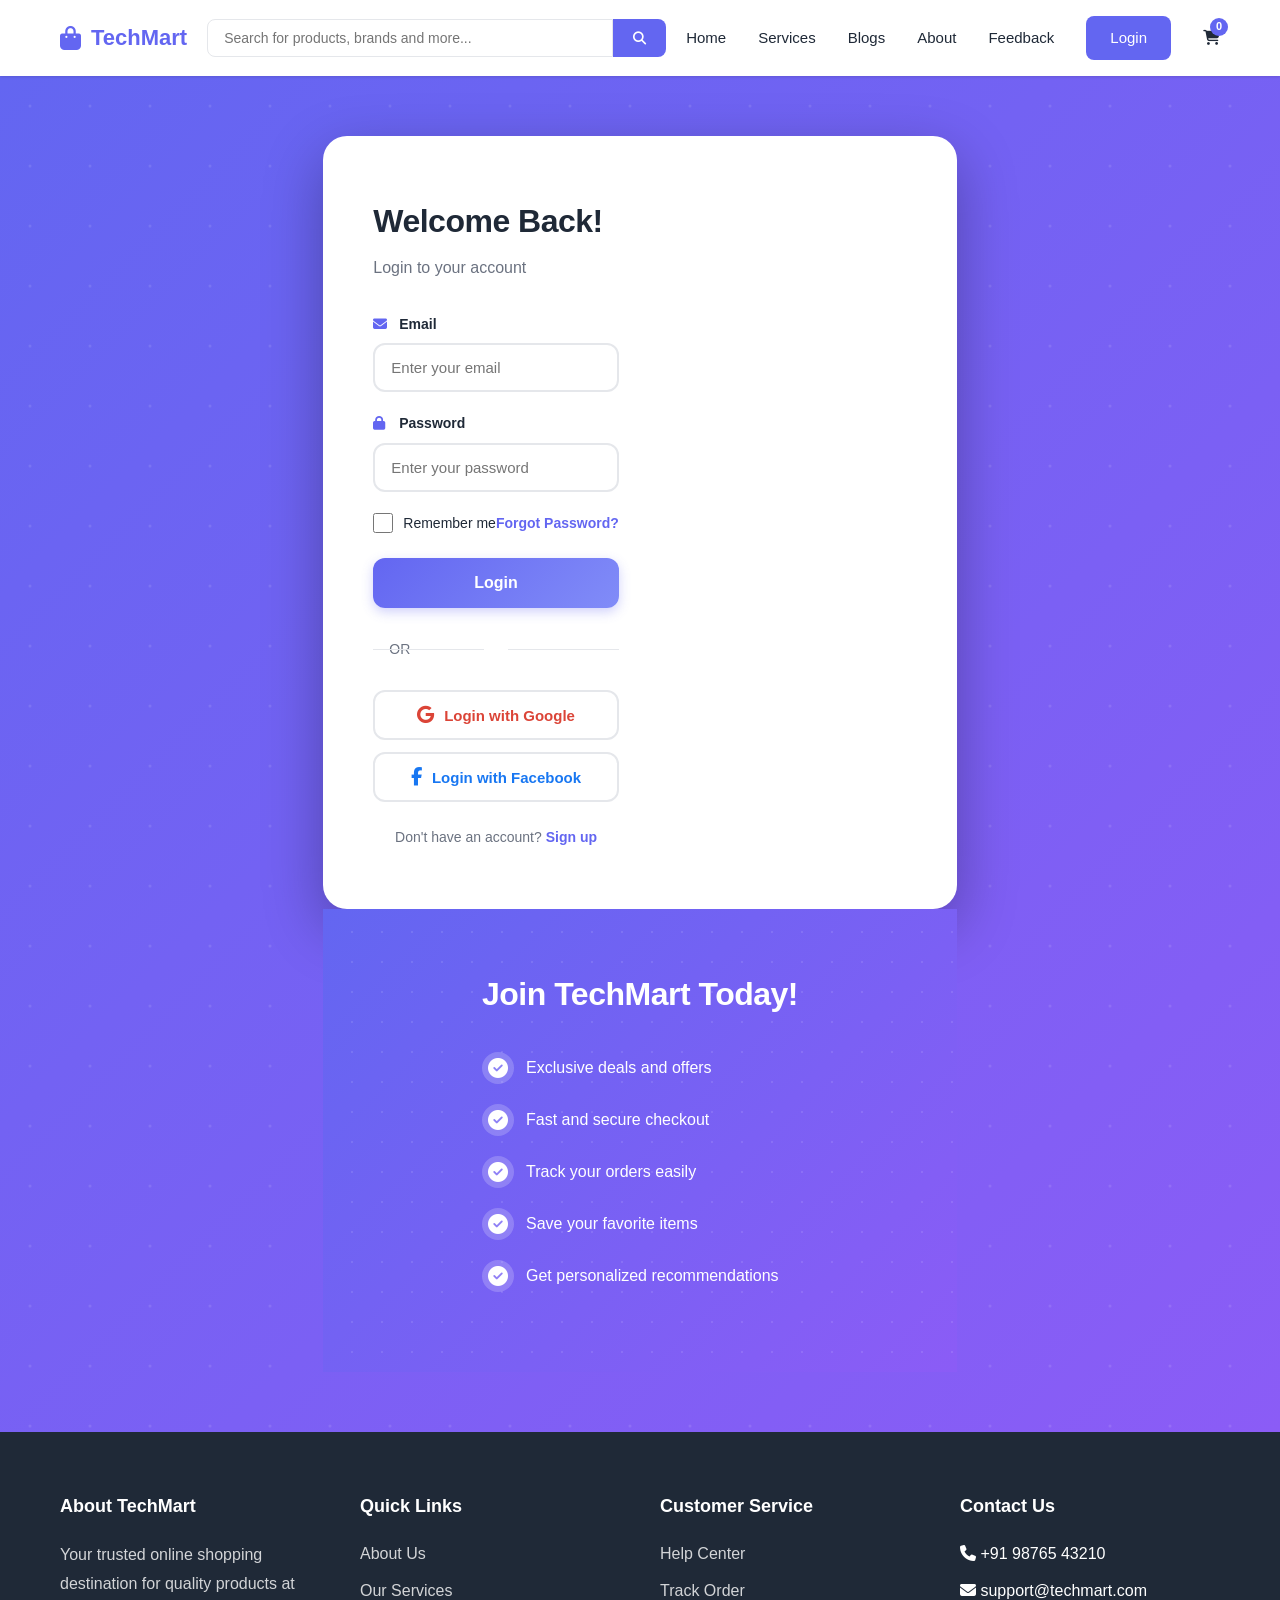
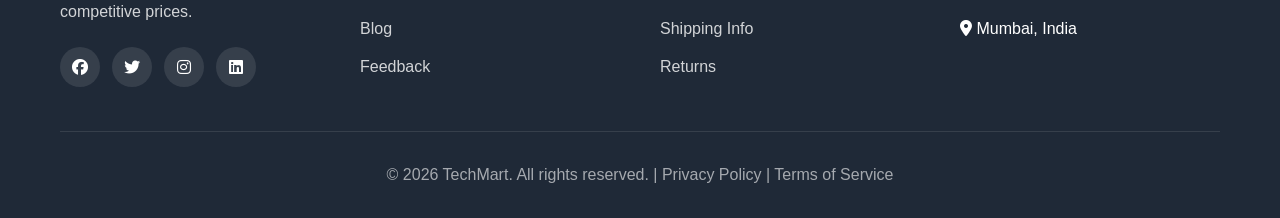
==== commit d7fad8a9: "Enhanced feedback page and implemented authentication system Features: - Professional feedback page " ====
--- a/about.html
+++ b/about.html
@@ -302,6 +302,7 @@
         </div>
     </footer>
 
+    <script src="js/auth-protection.js"></script>
     <script src="js/main.js"></script>
 </body>
 </html>
--- a/css/style.css
+++ b/css/style.css
@@ -1,18 +1,19 @@
-/* Root Variables */
+/* Professional White + Purple Theme */
 :root {
-    --primary-color: #2874f0;
-    --secondary-color: #ff9f00;
-    --text-dark: #212121;
-    --text-light: #878787;
-    --bg-light: #f1f3f6;
-    --white: #ffffff;
-    --success: #388e3c;
-    --danger: #d32f2f;
-    --shadow: 0 2px 10px rgba(0,0,0,0.1);
-    --shadow-lg: 0 4px 20px rgba(0,0,0,0.15);
-}
-
-/* Global Styles */
+    --primary: #6366F1;
+    --primary-dark: #4F46E5;
+    --primary-light: #818CF8;
+    --text-dark: #1F2937;
+    --text-light: #6B7280;
+    --text-lighter: #9CA3AF;
+    --bg-light: #F9FAFB;
+    --white: #FFFFFF;
+    --border: #E5E7EB;
+    --shadow: 0 1px 3px rgba(0,0,0,0.12);
+    --shadow-md: 0 4px 6px rgba(0,0,0,0.1);
+    --shadow-lg: 0 10px 15px rgba(0,0,0,0.1);
+}
+
 * {
     margin: 0;
     padding: 0;
@@ -20,10 +21,10 @@
 }
 
 body {
-    font-family: 'Segoe UI', Tahoma, Geneva, Verdana, sans-serif;
+    font-family: -apple-system, BlinkMacSystemFont, 'Segoe UI', 'Roboto', 'Helvetica', 'Arial', sans-serif;
     color: var(--text-dark);
     line-height: 1.6;
-    overflow-x: hidden;
+    background: var(--white);
 }
 
 .container {
@@ -45,7 +46,7 @@
     display: flex;
     align-items: center;
     justify-content: space-between;
-    padding: 15px 0;
+    padding: 16px 0;
     gap: 20px;
 }
 
@@ -53,15 +54,14 @@
     display: flex;
     align-items: center;
     gap: 10px;
+    font-size: 22px;
+    font-weight: 700;
+    color: var(--primary);
+    cursor: pointer;
+}
+
+.logo i {
     font-size: 24px;
-    font-weight: bold;
-    color: var(--primary-color);
-    cursor: pointer;
-    text-decoration: none;
-}
-
-.logo i {
-    font-size: 28px;
 }
 
 .search-bar {
@@ -72,273 +72,282 @@
 
 .search-bar input {
     flex: 1;
-    padding: 10px 15px;
-    border: 1px solid #e0e0e0;
-    border-radius: 2px 0 0 2px;
+    padding: 10px 16px;
+    border: 1px solid var(--border);
+    border-radius: 8px 0 0 8px;
     font-size: 14px;
     outline: none;
+    transition: border-color 0.3s;
+}
+
+.search-bar input:focus {
+    border-color: var(--primary);
 }
 
 .search-bar button {
     padding: 10px 20px;
-    background: var(--primary-color);
+    background: var(--primary);
     color: var(--white);
     border: none;
-    border-radius: 0 2px 2px 0;
+    border-radius: 0 8px 8px 0;
     cursor: pointer;
-    transition: 0.3s;
+    transition: background 0.3s;
 }
 
 .search-bar button:hover {
-    background: #1e5fcd;
+    background: var(--primary-dark);
 }
 
 .nav-links {
     display: flex;
     align-items: center;
-    gap: 25px;
+    gap: 32px;
 }
 
 .nav-links a {
     text-decoration: none;
     color: var(--text-dark);
     font-weight: 500;
-    transition: 0.3s;
-    position: relative;
+    font-size: 15px;
+    transition: color 0.3s;
 }
 
 .nav-links a:hover,
 .nav-links a.active {
-    color: var(--primary-color);
+    color: var(--primary);
 }
 
 .login-btn {
-    background: var(--primary-color);
+    background: var(--primary);
     color: var(--white) !important;
-    padding: 8px 20px;
-    border-radius: 2px;
+    padding: 10px 24px;
+    border-radius: 8px;
+    transition: background 0.3s;
 }
 
 .login-btn:hover {
-    background: #1e5fcd;
-}
-
-.cart-btn {
+    background: var(--primary-dark);
+}
+
+.wishlist-btn, .cart-btn {
     position: relative;
     font-size: 20px;
 }
 
-.cart-count {
+.wishlist-count, .cart-count {
     position: absolute;
     top: -8px;
     right: -8px;
-    background: var(--secondary-color);
+    background: var(--primary);
     color: var(--white);
+    border-radius: 50%;
+    width: 18px;
+    height: 18px;
+    display: flex;
+    align-items: center;
+    justify-content: center;
     font-size: 11px;
-    padding: 2px 6px;
-    border-radius: 50%;
-    font-weight: bold;
+    font-weight: 600;
 }
 
 .hamburger {
     display: none;
-    flex-direction: column;
-    gap: 4px;
-    cursor: pointer;
-}
-
-.hamburger span {
-    width: 25px;
-    height: 3px;
-    background: var(--text-dark);
-    border-radius: 2px;
-    transition: 0.3s;
 }
 
 /* Hero Section */
 .hero {
-    background: linear-gradient(135deg, var(--primary-color) 0%, #1e5fcd 100%);
+    background: linear-gradient(135deg, var(--primary) 0%, var(--primary-dark) 100%);
     color: var(--white);
-    padding: 80px 0;
+    padding: 100px 0;
     text-align: center;
 }
 
 .hero-content h1 {
-    font-size: 48px;
+    font-size: 56px;
+    font-weight: 700;
     margin-bottom: 20px;
-    animation: fadeInUp 0.8s;
+    letter-spacing: -1px;
 }
 
 .hero-content p {
     font-size: 20px;
-    margin-bottom: 30px;
-    animation: fadeInUp 1s;
-}
-
-.cta-btn {
-    background: var(--secondary-color);
+    margin-bottom: 40px;
+    opacity: 0.95;
+    max-width: 700px;
+    margin-left: auto;
+    margin-right: auto;
+}
+
+.hero-buttons {
+    display: flex;
+    gap: 16px;
+    justify-content: center;
+    flex-wrap: wrap;
+}
+
+.btn-primary, .btn-secondary {
+    padding: 14px 32px;
+    border-radius: 8px;
+    text-decoration: none;
+    font-weight: 600;
+    font-size: 16px;
+    transition: all 0.3s;
+    border: none;
+    cursor: pointer;
+    display: inline-block;
+}
+
+.btn-primary {
+    background: var(--white);
+    color: var(--primary);
+}
+
+.btn-primary:hover {
+    transform: translateY(-2px);
+    box-shadow: var(--shadow-lg);
+}
+
+.btn-secondary {
+    background: transparent;
     color: var(--white);
-    padding: 15px 40px;
-    border: none;
-    border-radius: 4px;
-    font-size: 16px;
-    font-weight: bold;
-    cursor: pointer;
-    transition: 0.3s;
-    text-decoration: none;
-    display: inline-block;
-    animation: fadeInUp 1.2s;
-}
-
-.cta-btn:hover {
-    background: #e68f00;
-    transform: translateY(-2px);
-}
-
-/* Sections */
-.section-title {
-    text-align: center;
-    font-size: 32px;
-    margin-bottom: 40px;
-    color: var(--text-dark);
+    border: 2px solid var(--white);
+}
+
+.btn-secondary:hover {
+    background: var(--white);
+    color: var(--primary);
 }
 
 /* Categories */
 .categories {
-    padding: 60px 0;
-    background: var(--white);
+    padding: 80px 0;
+    background: var(--bg-light);
+}
+
+.categories h2 {
+    text-align: center;
+    font-size: 36px;
+    font-weight: 700;
+    margin-bottom: 48px;
+    color: var(--text-dark);
 }
 
 .category-grid {
     display: grid;
-    grid-template-columns: repeat(auto-fit, minmax(180px, 1fr));
-    gap: 30px;
+    grid-template-columns: repeat(auto-fit, minmax(160px, 1fr));
+    gap: 24px;
 }
 
 .category-card {
-    background: var(--bg-light);
-    padding: 30px;
+    background: var(--white);
+    padding: 32px 20px;
+    border-radius: 12px;
     text-align: center;
-    border-radius: 8px;
     cursor: pointer;
-    transition: 0.3s;
+    transition: all 0.3s;
+    border: 1px solid var(--border);
 }
 
 .category-card:hover {
-    background: var(--white);
+    transform: translateY(-4px);
     box-shadow: var(--shadow-lg);
-    transform: translateY(-5px);
+    border-color: var(--primary);
 }
 
 .category-card i {
     font-size: 48px;
-    color: var(--primary-color);
-    margin-bottom: 15px;
+    color: var(--primary);
+    margin-bottom: 16px;
 }
 
 .category-card h3 {
-    font-size: 18px;
-    margin-bottom: 8px;
-}
-
-.category-card p {
-    color: var(--text-light);
-    font-size: 14px;
-}
-
-/* Products */
+    font-size: 16px;
+    font-weight: 600;
+    color: var(--text-dark);
+}
+
+/* Products Section */
 .products {
-    padding: 60px 0;
-    background: var(--bg-light);
-}
-
-.product-grid {
+    padding: 80px 0;
+}
+
+.products h2 {
+    text-align: center;
+    font-size: 36px;
+    font-weight: 700;
+    margin-bottom: 48px;
+    color: var(--text-dark);
+}
+
+.products-grid {
     display: grid;
     grid-template-columns: repeat(auto-fill, minmax(280px, 1fr));
-    gap: 25px;
+    gap: 32px;
 }
 
 .product-card {
     background: var(--white);
-    border-radius: 4px;
+    border-radius: 12px;
     overflow: hidden;
-    transition: 0.3s;
-    cursor: pointer;
+    border: 1px solid var(--border);
+    transition: all 0.3s;
+    position: relative;
 }
 
 .product-card:hover {
+    transform: translateY(-4px);
     box-shadow: var(--shadow-lg);
-    transform: translateY(-5px);
-}
-
-.product-image {
-    position: relative;
-    overflow: hidden;
-    height: 280px;
-}
-
-.product-image img {
+    border-color: var(--primary);
+}
+
+.product-card img {
     width: 100%;
-    height: 100%;
+    height: 260px;
     object-fit: cover;
-    transition: 0.3s;
-}
-
-.product-card:hover .product-image img {
-    transform: scale(1.1);
-}
-
-.discount-badge {
-    position: absolute;
-    top: 10px;
-    left: 10px;
-    background: var(--danger);
-    color: var(--white);
-    padding: 5px 12px;
-    border-radius: 3px;
+}
+
+.product-info {
+    padding: 20px;
+}
+
+.product-category {
+    color: var(--primary);
     font-size: 12px;
-    font-weight: bold;
-}
-
-.product-info {
-    padding: 15px;
-}
-
-.product-info h3 {
-    font-size: 16px;
-    margin-bottom: 10px;
+    text-transform: uppercase;
+    font-weight: 600;
+    letter-spacing: 0.5px;
+    margin-bottom: 8px;
+}
+
+.product-card h3 {
+    font-size: 18px;
+    font-weight: 600;
+    margin-bottom: 12px;
     color: var(--text-dark);
 }
 
 .rating {
-    display: flex;
-    align-items: center;
-    gap: 3px;
-    margin-bottom: 10px;
-}
-
-.rating i {
-    color: var(--secondary-color);
+    color: #FFA500;
     font-size: 14px;
+    margin-bottom: 12px;
 }
 
 .rating span {
     color: var(--text-light);
-    font-size: 13px;
-    margin-left: 5px;
+    margin-left: 4px;
 }
 
 .price {
     display: flex;
     align-items: center;
     gap: 10px;
-    margin-bottom: 15px;
+    margin-bottom: 16px;
 }
 
 .current-price {
-    font-size: 22px;
-    font-weight: bold;
-    color: var(--text-dark);
+    font-size: 24px;
+    font-weight: 700;
+    color: var(--primary);
 }
 
 .original-price {
@@ -347,59 +356,115 @@
     text-decoration: line-through;
 }
 
+.discount {
+    color: var(--primary);
+    font-size: 14px;
+    font-weight: 600;
+}
+
 .add-to-cart {
     width: 100%;
-    padding: 10px;
-    background: var(--primary-color);
+    padding: 12px;
+    background: var(--primary);
     color: var(--white);
     border: none;
-    border-radius: 3px;
-    font-weight: bold;
+    border-radius: 8px;
+    font-weight: 600;
+    font-size: 15px;
     cursor: pointer;
-    transition: 0.3s;
+    transition: background 0.3s;
 }
 
 .add-to-cart:hover {
-    background: #1e5fcd;
+    background: var(--primary-dark);
+}
+
+/* Product Actions */
+.product-actions {
+    position: absolute;
+    top: 12px;
+    right: 12px;
+    display: flex;
+    gap: 8px;
+}
+
+.wishlist-toggle,
+.quick-view {
+    width: 38px;
+    height: 38px;
+    border-radius: 50%;
+    background: var(--white);
+    border: none;
+    cursor: pointer;
+    display: flex;
+    align-items: center;
+    justify-content: center;
+    font-size: 16px;
+    color: var(--text-dark);
+    box-shadow: var(--shadow);
+    transition: all 0.3s;
+}
+
+.wishlist-toggle:hover,
+.quick-view:hover {
+    background: var(--primary);
+    color: var(--white);
+    transform: scale(1.1);
+}
+
+.wishlist-toggle.active {
+    background: var(--primary);
+    color: var(--white);
 }
 
 /* Features */
 .features {
-    padding: 60px 0;
-    background: var(--white);
+    padding: 80px 0;
+    background: var(--bg-light);
+}
+
+.features h2 {
+    text-align: center;
+    font-size: 36px;
+    font-weight: 700;
+    margin-bottom: 48px;
+    color: var(--text-dark);
 }
 
 .features-grid {
     display: grid;
     grid-template-columns: repeat(auto-fit, minmax(250px, 1fr));
-    gap: 30px;
+    gap: 40px;
 }
 
 .feature-card {
     text-align: center;
-    padding: 30px;
 }
 
 .feature-card i {
     font-size: 48px;
-    color: var(--primary-color);
-    margin-bottom: 15px;
+    color: var(--primary);
+    margin-bottom: 20px;
 }
 
 .feature-card h3 {
     font-size: 20px;
-    margin-bottom: 10px;
+    font-weight: 600;
+    margin-bottom: 12px;
+    color: var(--text-dark);
 }
 
 .feature-card p {
     color: var(--text-light);
+    font-size: 15px;
+    line-height: 1.6;
 }
 
 /* Footer */
-.footer {
-    background: #232f3e;
+footer {
+    background: var(--text-dark);
     color: var(--white);
-    padding: 60px 0 20px;
+    padding: 60px 0 30px;
 }
 
 .footer-content {
@@ -409,13 +474,14 @@
     margin-bottom: 40px;
 }
 
-.footer-section h3 {
+.footer-section h3, .footer-section h4 {
     margin-bottom: 20px;
     font-size: 18px;
+    font-weight: 600;
 }
 
 .footer-section p {
-    color: #ddd;
+    color: rgba(255,255,255,0.8);
     margin-bottom: 20px;
     line-height: 1.8;
 }
@@ -425,703 +491,846 @@
 }
 
 .footer-section ul li {
-    margin-bottom: 10px;
+    margin-bottom: 12px;
 }
 
 .footer-section ul li a {
-    color: #ddd;
+    color: rgba(255,255,255,0.8);
     text-decoration: none;
-    transition: 0.3s;
+    transition: color 0.3s;
 }
 
 .footer-section ul li a:hover {
-    color: var(--secondary-color);
+    color: var(--white);
 }
 
 .social-links {
     display: flex;
-    gap: 15px;
+    gap: 12px;
 }
 
 .social-links a {
     width: 40px;
     height: 40px;
+    border-radius: 50%;
     background: rgba(255,255,255,0.1);
-    border-radius: 50%;
     display: flex;
     align-items: center;
     justify-content: center;
     color: var(--white);
-    transition: 0.3s;
+    text-decoration: none;
+    transition: all 0.3s;
 }
 
 .social-links a:hover {
-    background: var(--primary-color);
+    background: var(--primary);
+    transform: translateY(-3px);
 }
 
 .footer-bottom {
     text-align: center;
-    padding-top: 20px;
+    padding-top: 30px;
     border-top: 1px solid rgba(255,255,255,0.1);
-    color: #ddd;
+    color: rgba(255,255,255,0.6);
 }
 
 .footer-bottom a {
-    color: var(--secondary-color);
+    color: rgba(255,255,255,0.6);
     text-decoration: none;
 }
 
-/* Page Header */
+/* Services Page */
+.services-page {
+    padding: 80px 0;
+}
+
 .page-header {
-    background: linear-gradient(135deg, var(--primary-color) 0%, #1e5fcd 100%);
-    color: var(--white);
-    padding: 60px 0;
     text-align: center;
-}
-
-.page-header h1 {
-    font-size: 42px;
-    margin-bottom: 15px;
-}
-
-.page-header p {
-    font-size: 18px;
-}
-
-/* Animations */
-@keyframes fadeInUp {
-    from {
-        opacity: 0;
-        transform: translateY(30px);
-    }
-    to {
-        opacity: 1;
-        transform: translateY(0);
-    }
-}
-
-/* Responsive */
-@media (max-width: 768px) {
-    .nav-links {
-        position: fixed;
-        top: 70px;
-        right: -100%;
-        width: 70%;
-        height: calc(100vh - 70px);
-        background: var(--white);
-        flex-direction: column;
-        padding: 30px;
-        box-shadow: var(--shadow);
-        transition: 0.3s;
-        align-items: flex-start;
-    }
-    
-    .nav-links.active {
-        right: 0;
-    }
-    
-    .hamburger {
-        display: flex;
-    }
-    
-    .search-bar {
-        max-width: 300px;
-    }
-    
-    .hero-content h1 {
-        font-size: 32px;
-    }
-    
-    .product-grid {
-        grid-template-columns: repeat(auto-fill, minmax(200px, 1fr));
-    }
-}
-
-@media (max-width: 480px) {
-    .search-bar {
-        display: none;
-    }
-    
-    .logo {
-        font-size: 20px;
-    }
-    
-    .hero-content h1 {
-        font-size: 28px;
-    }
-    
-    .product-grid {
-        grid-template-columns: 1fr;
-    }
-}
-
-/* Auth Pages */
-.auth-section {
-    padding: 60px 0;
-    background: var(--bg-light);
-    min-height: calc(100vh - 200px);
-}
-
-.auth-container {
-    display: grid;
-    grid-template-columns: 1fr 1fr;
-    max-width: 1000px;
-    margin: 0 auto;
-    background: var(--white);
-    border-radius: 8px;
-    box-shadow: var(--shadow-lg);
+    padding: 80px 0 60px;
+    background: linear-gradient(135deg, #6366F1 0%, #8B5CF6 100%);
+    position: relative;
     overflow: hidden;
 }
 
-.auth-box {
-    padding: 50px;
-}
-
-.auth-form {
-    display: none;
-}
-
-.auth-form.active {
-    display: block;
-    animation: fadeIn 0.5s;
-}
-
-.auth-form h2 {
-    font-size: 32px;
-    margin-bottom: 10px;
-    color: var(--text-dark);
-}
-
-.subtitle {
-    color: var(--text-light);
-    margin-bottom: 30px;
-}
-
-.form-group {
-    margin-bottom: 20px;
-}
-
-.form-group label {
-    display: block;
-    margin-bottom: 8px;
-    font-weight: 500;
-    color: var(--text-dark);
-}
-
-.form-group i {
-    margin-right: 5px;
-    color: var(--primary-color);
-}
-
-.form-group input,
-.form-group select,
-.form-group textarea {
-    width: 100%;
-    padding: 12px;
-    border: 1px solid #e0e0e0;
-    border-radius: 4px;
-    font-size: 14px;
-    transition: 0.3s;
-}
-
-.form-group input:focus,
-.form-group select:focus,
-.form-group textarea:focus {
-    border-color: var(--primary-color);
-    outline: none;
-}
-
-.form-group small {
-    display: block;
-    margin-top: 5px;
-    color: var(--text-light);
-    font-size: 12px;
-}
-
-.form-options {
-    display: flex;
-    justify-content: space-between;
-    align-items: center;
-    margin-bottom: 25px;
-}
-
-.checkbox {
-    display: flex;
-    align-items: center;
-    gap: 8px;
-    cursor: pointer;
-    font-size: 14px;
-}
-
-.checkbox input {
-    width: auto;
-    cursor: pointer;
-}
-
-.forgot-link {
-    color: var(--primary-color);
-    text-decoration: none;
-    font-size: 14px;
-}
-
-.forgot-link:hover {
-    text-decoration: underline;
-}
-
-.auth-btn {
-    width: 100%;
-    padding: 14px;
-    background: var(--primary-color);
-    color: var(--white);
-    border: none;
-    border-radius: 4px;
-    font-size: 16px;
-    font-weight: bold;
-    cursor: pointer;
-    transition: 0.3s;
-}
-
-.auth-btn:hover {
-    background: #1e5fcd;
-}
-
-.divider {
-    text-align: center;
-    margin: 25px 0;
-    position: relative;
-}
-
-.divider::before {
+.page-header::before {
     content: '';
     position: absolute;
-    top: 50%;
+    top: 0;
     left: 0;
     right: 0;
-    height: 1px;
-    background: #e0e0e0;
-}
-
-.divider span {
-    background: var(--white);
-    padding: 0 15px;
-    position: relative;
-    color: var(--text-light);
-    font-size: 14px;
-}
-
-.social-auth {
-    display: flex;
-    flex-direction: column;
-    gap: 12px;
-}
-
-.social-btn {
-    width: 100%;
-    padding: 12px;
-    border: 1px solid #e0e0e0;
-    border-radius: 4px;
-    background: var(--white);
+    bottom: 0;
+    background: url('data:image/svg+xml,<svg width="60" height="60" viewBox="0 0 60 60" xmlns="http://www.w3.org/2000/svg"><circle cx="30" cy="30" r="1.5" fill="%23ffffff" opacity="0.1"/></svg>');
+    animation: backgroundMove 20s linear infinite;
+}
+
+@keyframes backgroundMove {
+    0% { transform: translateY(0); }
+    100% { transform: translateY(60px); }
+}
+
+.page-header h1 {
+    font-size: 48px;
+    font-weight: 800;
+    color: var(--white);
+    margin-bottom: 16px;
+    position: relative;
+    z-index: 1;
+    letter-spacing: -0.5px;
+    text-shadow: 0 2px 20px rgba(0,0,0,0.1);
+}
+
+.page-header p {
+    font-size: 20px;
+    color: rgba(255, 255, 255, 0.95);
+    position: relative;
+    z-index: 1;
     font-weight: 500;
-    cursor: pointer;
-    transition: 0.3s;
-    display: flex;
-    align-items: center;
-    justify-content: center;
-    gap: 10px;
-}
-
-.social-btn:hover {
-    background: var(--bg-light);
-}
-
-.google-btn {
-    color: #db4437;
-}
-
-.facebook-btn {
-    color: #4267B2;
-}
-
-.switch-form {
-    text-align: center;
-    margin-top: 25px;
-    font-size: 14px;
-    color: var(--text-light);
-}
-
-.switch-form a {
-    color: var(--primary-color);
-    text-decoration: none;
-    font-weight: 600;
-}
-
-.switch-form a:hover {
-    text-decoration: underline;
-}
-
-.auth-image {
-    background: linear-gradient(135deg, var(--primary-color) 0%, #1e5fcd 100%);
-    color: var(--white);
-    padding: 50px;
-    display: flex;
-    align-items: center;
-}
-
-.auth-content h2 {
-    font-size: 28px;
-    margin-bottom: 30px;
-}
-
-.auth-content ul {
-    list-style: none;
-}
-
-.auth-content ul li {
-    margin-bottom: 20px;
-    display: flex;
-    align-items: center;
-    gap: 15px;
-    font-size: 16px;
-}
-
-.auth-content ul li i {
-    font-size: 20px;
-    color: var(--secondary-color);
-}
-
-/* Services Page */
-.services-section {
-    padding: 60px 0;
-    background: var(--bg-light);
 }
 
 .services-grid {
     display: grid;
     grid-template-columns: repeat(auto-fit, minmax(320px, 1fr));
-    gap: 30px;
+    gap: 32px;
 }
 
 .service-card {
     background: var(--white);
     padding: 40px;
-    border-radius: 8px;
-    transition: 0.3s;
-    box-shadow: var(--shadow);
+    border-radius: 12px;
+    border: 1px solid var(--border);
+    transition: all 0.3s;
 }
 
 .service-card:hover {
+    transform: translateY(-4px);
     box-shadow: var(--shadow-lg);
-    transform: translateY(-5px);
-}
-
-.service-icon {
-    width: 70px;
-    height: 70px;
-    background: linear-gradient(135deg, var(--primary-color) 0%, #1e5fcd 100%);
-    border-radius: 50%;
-    display: flex;
-    align-items: center;
-    justify-content: center;
+    border-color: var(--primary);
+}
+
+.service-card i {
+    font-size: 48px;
+    color: var(--primary);
     margin-bottom: 20px;
-}
-
-.service-icon i {
-    font-size: 32px;
-    color: var(--white);
 }
 
 .service-card h3 {
     font-size: 22px;
-    margin-bottom: 15px;
+    font-weight: 600;
+    margin-bottom: 16px;
+    color: var(--text-dark);
 }
 
 .service-card p {
     color: var(--text-light);
-    margin-bottom: 20px;
     line-height: 1.8;
-}
-
-.service-features {
-    list-style: none;
-}
-
-.service-features li {
-    margin-bottom: 10px;
-    color: var(--text-dark);
-    display: flex;
-    align-items: center;
-    gap: 10px;
-}
-
-.service-features li i {
-    color: var(--success);
-    font-size: 16px;
-}
-
-.cta-section {
-    padding: 80px 0;
-    background: linear-gradient(135deg, var(--primary-color) 0%, #1e5fcd 100%);
+    font-size: 15px;
+}
+
+/* About Page */
+.about-hero {
+    background: linear-gradient(135deg, var(--primary) 0%, var(--primary-dark) 100%);
+    color: var(--white);
+    padding: 100px 0;
     text-align: center;
-    color: var(--white);
-}
-
-.cta-section h2 {
-    font-size: 36px;
-    margin-bottom: 15px;
-}
-
-.cta-section p {
-    font-size: 18px;
-    margin-bottom: 30px;
-}
-
-/* Registration Page */
-.registration-section {
-    padding: 60px 0;
-    background: var(--bg-light);
-}
-
-.registration-container {
-    max-width: 900px;
-    margin: 0 auto;
-    background: var(--white);
-    border-radius: 8px;
-    padding: 50px;
-    box-shadow: var(--shadow-lg);
-}
-
-.registration-header {
-    text-align: center;
-    margin-bottom: 40px;
-}
-
-.registration-header h1 {
-    font-size: 36px;
-    margin-bottom: 15px;
-    color: var(--text-dark);
-}
-
-.registration-header p {
-    color: var(--text-light);
-    font-size: 16px;
-}
-
-.registration-form {
-    max-width: 100%;
-}
-
-.form-section {
-    margin-bottom: 40px;
-    padding-bottom: 30px;
-    border-bottom: 2px solid var(--bg-light);
-}
-
-.form-section:last-of-type {
-    border-bottom: none;
-}
-
-.form-section h3 {
+}
+
+.about-hero h1 {
+    font-size: 48px;
+    font-weight: 700;
+    margin-bottom: 16px;
+}
+
+.about-hero p {
     font-size: 20px;
-    margin-bottom: 25px;
-    color: var(--text-dark);
-    display: flex;
-    align-items: center;
-    gap: 10px;
-}
-
-.form-section h3 i {
-    color: var(--primary-color);
-}
-
-.form-row {
+    opacity: 0.95;
+}
+
+.about-section {
+    padding: 100px 0;
+    position: relative;
+}
+
+.about-section:nth-child(even) {
+    background: linear-gradient(180deg, #F9FAFB 0%, #FFFFFF 100%);
+}
+
+.about-content {
     display: grid;
     grid-template-columns: 1fr 1fr;
-    gap: 20px;
-}
-
-.submit-btn {
+    gap: 60px;
+    align-items: center;
+    max-width: 1200px;
+    margin: 0 auto;
+}
+
+.about-text h2 {
+    font-size: 42px;
+    font-weight: 800;
+    margin-bottom: 28px;
+    color: var(--text-dark);
+    line-height: 1.2;
+    letter-spacing: -0.5px;
+    position: relative;
+    padding-bottom: 20px;
+}
+
+.about-text h2::after {
+    content: '';
+    position: absolute;
+    bottom: 0;
+    left: 0;
+    width: 80px;
+    height: 4px;
+    background: linear-gradient(90deg, var(--primary), var(--primary-light));
+    border-radius: 2px;
+}
+
+.about-text p {
+    font-size: 18px;
+    color: var(--text-light);
+    line-height: 1.8;
+    margin-bottom: 24px;
+}
+
+.about-image {
+    position: relative;
+    border-radius: 20px;
+    overflow: hidden;
+    box-shadow: 0 20px 60px rgba(99, 102, 241, 0.15);
+    transition: transform 0.3s ease;
+}
+
+.about-image:hover {
+    transform: translateY(-8px);
+}
+
+.about-image img {
     width: 100%;
-    padding: 16px;
-    background: var(--success);
-    color: var(--white);
-    border: none;
-    border-radius: 4px;
+    height: 100%;
+    object-fit: cover;
+    display: block;
+    transition: transform 0.5s ease;
+}
+
+.about-image:hover img {
+    transform: scale(1.05);
+}
+
+.stats-section {
+    padding: 100px 0;
+    background: linear-gradient(135deg, var(--primary) 0%, #8B5CF6 100%);
+    position: relative;
+    overflow: hidden;
+}
+
+.stats-section::before {
+    content: '';
+    position: absolute;
+    top: -50%;
+    left: -50%;
+    width: 200%;
+    height: 200%;
+    background: radial-gradient(circle, rgba(255,255,255,0.1) 1px, transparent 1px);
+    background-size: 40px 40px;
+    animation: rotateBackground 40s linear infinite;
+}
+
+@keyframes rotateBackground {
+    0% { transform: rotate(0deg); }
+    100% { transform: rotate(360deg); }
+}
+
+.stats-grid {
+    display: grid;
+    grid-template-columns: repeat(auto-fit, minmax(250px, 1fr));
+    gap: 40px;
+    position: relative;
+    z-index: 1;
+}
+
+.stat-card {
+    text-align: center;
+    padding: 40px 20px;
+    background: rgba(255, 255, 255, 0.1);
+    backdrop-filter: blur(10px);
+    border-radius: 20px;
+    border: 1px solid rgba(255, 255, 255, 0.2);
+    transition: all 0.3s ease;
+    position: relative;
+    overflow: hidden;
+}
+
+.stat-card::before {
+    content: '';
+    position: absolute;
+    top: 0;
+    left: 0;
+    right: 0;
+    bottom: 0;
+    background: linear-gradient(135deg, rgba(255,255,255,0.2) 0%, transparent 100%);
+    opacity: 0;
+    transition: opacity 0.3s ease;
+}
+
+.stat-card:hover {
+    transform: translateY(-10px);
+    background: rgba(255, 255, 255, 0.15);
+    box-shadow: 0 20px 40px rgba(0, 0, 0, 0.2);
+}
+
+.stat-card:hover::before {
+    opacity: 1;
+}
+
+.stat-card i {
+    font-size: 48px;
+    color: white;
+    margin-bottom: 20px;
+    opacity: 0.9;
+}
+
+.stat-card h3 {
+    font-size: 56px;
+    font-weight: 800;
+    color: white;
+    margin-bottom: 12px;
+    letter-spacing: -1px;
+    text-shadow: 0 2px 10px rgba(0,0,0,0.2);
+}
+
+.stat-card p {
+    color: rgba(255, 255, 255, 0.95);
     font-size: 18px;
-    font-weight: bold;
-    cursor: pointer;
-    transition: 0.3s;
-    margin-top: 20px;
-}
-
-.submit-btn:hover {
-    background: #2e7d32;
-}
-
-.form-footer {
+    font-weight: 600;
+    letter-spacing: 0.5px;
+}
+
+.mission-section {
+    padding: 100px 0;
+    background: white;
+}
+
+.section-title {
     text-align: center;
-    margin-top: 20px;
+    font-size: 42px;
+    font-weight: 800;
+    color: var(--text-dark);
+    margin-bottom: 60px;
+    letter-spacing: -0.5px;
+    position: relative;
+    padding-bottom: 20px;
+}
+
+.section-title::after {
+    content: '';
+    position: absolute;
+    bottom: 0;
+    left: 50%;
+    transform: translateX(-50%);
+    width: 80px;
+    height: 4px;
+    background: linear-gradient(90deg, var(--primary), var(--primary-light));
+    border-radius: 2px;
+}
+
+.mission-grid {
+    display: grid;
+    grid-template-columns: repeat(auto-fit, minmax(320px, 1fr));
+    gap: 40px;
+    max-width: 1200px;
+    margin: 0 auto;
+}
+
+.mission-card {
+    padding: 48px 36px;
+    background: white;
+    border-radius: 20px;
+    box-shadow: 0 4px 20px rgba(0, 0, 0, 0.08);
+    border: 1px solid var(--border);
+    transition: all 0.3s ease;
+    position: relative;
+    overflow: hidden;
+}
+
+.mission-card::before {
+    content: '';
+    position: absolute;
+    top: 0;
+    left: 0;
+    width: 100%;
+    height: 4px;
+    background: linear-gradient(90deg, var(--primary), var(--primary-light));
+    transform: scaleX(0);
+    transition: transform 0.3s ease;
+}
+
+.mission-card:hover {
+    transform: translateY(-10px);
+    box-shadow: 0 20px 40px rgba(99, 102, 241, 0.15);
+    border-color: var(--primary-light);
+}
+
+.mission-card:hover::before {
+    transform: scaleX(1);
+}
+
+.mission-icon {
+    width: 80px;
+    height: 80px;
+    background: linear-gradient(135deg, var(--primary) 0%, var(--primary-light) 100%);
+    border-radius: 20px;
+    display: flex;
+    align-items: center;
+    justify-content: center;
+    margin-bottom: 24px;
+    transition: transform 0.3s ease;
+}
+
+.mission-card:hover .mission-icon {
+    transform: scale(1.1) rotate(5deg);
+}
+
+.mission-icon i {
+    font-size: 36px;
+    color: white;
+}
+
+.mission-card h3 {
+    font-size: 24px;
+    font-weight: 700;
+    margin-bottom: 16px;
+    color: var(--text-dark);
+}
+
+.mission-card p {
     color: var(--text-light);
-}
-
-.form-footer a {
-    color: var(--primary-color);
+    line-height: 1.8;
+    font-size: 16px;
+}
+
+.team-grid {
+    display: grid;
+    grid-template-columns: repeat(auto-fit, minmax(250px, 1fr));
+    gap: 40px;
+    margin-top: 60px;
+}
+
+.team-section {
+    padding: 100px 0;
+    background: linear-gradient(180deg, #F9FAFB 0%, #FFFFFF 100%);
+}
+
+.team-card {
+    text-align: center;
+    background: white;
+    padding: 40px 24px;
+    border-radius: 20px;
+    box-shadow: 0 4px 20px rgba(0, 0, 0, 0.08);
+    border: 1px solid var(--border);
+    transition: all 0.3s ease;
+}
+
+.team-card:hover {
+    transform: translateY(-10px);
+    box-shadow: 0 20px 40px rgba(99, 102, 241, 0.15);
+}
+
+.team-image {
+    position: relative;
+    width: 160px;
+    height: 160px;
+    margin: 0 auto 24px;
+}
+
+.team-image::before {
+    content: '';
+    position: absolute;
+    top: -10px;
+    left: -10px;
+    right: -10px;
+    bottom: -10px;
+    background: linear-gradient(135deg, var(--primary) 0%, var(--primary-light) 100%);
+    border-radius: 50%;
+    opacity: 0.2;
+    transition: all 0.3s ease;
+}
+
+.team-card:hover .team-image::before {
+    transform: scale(1.1);
+    opacity: 0.3;
+}
+
+.team-image img {
+    width: 160px;
+    height: 160px;
+    border-radius: 50%;
+    object-fit: cover;
+    border: 5px solid white;
+    box-shadow: 0 8px 24px rgba(0, 0, 0, 0.12);
+    position: relative;
+    z-index: 1;
+    transition: transform 0.3s ease;
+}
+
+.team-card:hover .team-image img {
+    transform: scale(1.05);
+}
+
+.team-card h3 {
+    font-size: 22px;
+    font-weight: 700;
+    margin-bottom: 8px;
+    color: var(--text-dark);
+}
+
+.team-card p {
+    color: var(--text-light);
+    font-size: 15px;
+    margin-bottom: 20px;
+}
+
+.team-social {
+    display: flex;
+    gap: 12px;
+    justify-content: center;
+}
+
+.team-social a {
+    width: 40px;
+    height: 40px;
+    background: var(--bg-light);
+    border-radius: 50%;
+    display: flex;
+    align-items: center;
+    justify-content: center;
+    color: var(--text-light);
+    transition: all 0.3s ease;
     text-decoration: none;
-    font-weight: 600;
-}
-
-.checkbox-group {
-    display: flex;
-    flex-direction: column;
-    gap: 15px;
+}
+
+.team-social a:hover {
+    background: var(--primary);
+    color: white;
+    transform: translateY(-3px);
+}
+
+.timeline-section {
+    padding: 100px 0;
+    background: white;
+}
+
+.timeline {
+    max-width: 900px;
+    margin: 60px auto 0;
+    position: relative;
+}
+
+.timeline::before {
+    content: '';
+    position: absolute;
+    left: 130px;
+    top: 20px;
+    bottom: 20px;
+    width: 3px;
+    background: linear-gradient(180deg, var(--primary), var(--primary-light));
+}
+
+.timeline-item {
+    display: flex;
+    gap: 40px;
+    margin-bottom: 50px;
+    position: relative;
+}
+
+.timeline-date {
+    flex-shrink: 0;
+    width: 100px;
+    height: 100px;
+    background: linear-gradient(135deg, var(--primary), var(--primary-light));
+    border-radius: 50%;
+    display: flex;
+    align-items: center;
+    justify-content: center;
+    font-size: 20px;
+    font-weight: 800;
+    color: white;
+    box-shadow: 0 8px 24px rgba(99, 102, 241, 0.3);
+    position: relative;
+    z-index: 1;
+    transition: transform 0.3s ease;
+}
+
+.timeline-item:hover .timeline-date {
+    transform: scale(1.1) rotate(5deg);
+}
+
+.timeline-content {
+    flex: 1;
+    padding: 32px;
+    background: white;
+    border-radius: 16px;
+    box-shadow: 0 4px 20px rgba(0, 0, 0, 0.08);
+    border: 1px solid var(--border);
+    transition: all 0.3s ease;
+    position: relative;
+}
+
+.timeline-content::before {
+    content: '';
+    position: absolute;
+    left: -20px;
+    top: 40px;
+    width: 0;
+    height: 0;
+    border-top: 10px solid transparent;
+    border-bottom: 10px solid transparent;
+    border-right: 20px solid white;
+}
+
+.timeline-item:hover .timeline-content {
+    transform: translateX(10px);
+    box-shadow: 0 10px 40px rgba(99, 102, 241, 0.15);
+}
+
+.timeline-content h3 {
+    margin-bottom: 12px;
+    font-size: 22px;
+    font-weight: 700;
+    color: var(--text-dark);
+}
+
+.timeline-content p {
+    color: var(--text-light);
+    line-height: 1.8;
+    font-size: 16px;
+}
+
+.why-choose-section {
+    padding: 100px 0;
+    background: linear-gradient(180deg, #F9FAFB 0%, #FFFFFF 100%);
+}
+
+.why-choose-grid {
+    display: grid;
+    grid-template-columns: repeat(auto-fit, minmax(300px, 1fr));
+    gap: 32px;
+    max-width: 1200px;
+    margin: 0 auto;
+}
+
+.why-choose-card {
+    padding: 36px 28px;
+    background: white;
+    border-radius: 16px;
+    box-shadow: 0 4px 16px rgba(0, 0, 0, 0.06);
+    border: 1px solid var(--border);
+    transition: all 0.3s ease;
+    text-align: center;
+}
+
+.why-choose-card:hover {
+    transform: translateY(-8px);
+    box-shadow: 0 16px 32px rgba(99, 102, 241, 0.12);
+    border-color: var(--primary-light);
+}
+
+.why-choose-card i {
+    font-size: 48px;
+    background: linear-gradient(135deg, var(--primary), var(--primary-light));
+    -webkit-background-clip: text;
+    -webkit-text-fill-color: transparent;
+    background-clip: text;
+    margin-bottom: 20px;
+    display: inline-block;
+    transition: transform 0.3s ease;
+}
+
+.why-choose-card:hover i {
+    transform: scale(1.2);
+}
+
+.why-choose-card h3 {
+    font-size: 20px;
+    font-weight: 700;
+    margin-bottom: 12px;
+    color: var(--text-dark);
+}
+
+.why-choose-card p {
+    color: var(--text-light);
+    line-height: 1.6;
+    font-size: 15px;
 }
 
 /* Blogs Page */
+.blogs-page {
+    padding: 80px 0;
+}
+
 .featured-blog {
-    padding: 60px 0;
-    background: var(--white);
+    padding: 80px 0;
+    background: linear-gradient(180deg, #FFFFFF 0%, #F9FAFB 100%);
 }
 
 .blog-featured-card {
     display: grid;
-    grid-template-columns: 1fr 1fr;
-    gap: 40px;
-    background: var(--bg-light);
-    border-radius: 8px;
+    grid-template-columns: 1.2fr 1fr;
+    gap: 0;
+    background: white;
+    border-radius: 24px;
     overflow: hidden;
+    box-shadow: 0 10px 40px rgba(0, 0, 0, 0.12);
+    border: 1px solid var(--border);
+    transition: all 0.3s ease;
+}
+
+.blog-featured-card:hover {
+    transform: translateY(-8px);
+    box-shadow: 0 20px 60px rgba(99, 102, 241, 0.2);
 }
 
 .blog-featured-image {
     position: relative;
-    height: 400px;
+    overflow: hidden;
 }
 
 .blog-featured-image img {
     width: 100%;
     height: 100%;
     object-fit: cover;
+    transition: transform 0.5s ease;
+}
+
+.blog-featured-card:hover .blog-featured-image img {
+    transform: scale(1.1);
 }
 
 .blog-badge {
     position: absolute;
-    top: 15px;
-    left: 15px;
-    background: var(--primary-color);
-    color: var(--white);
-    padding: 6px 15px;
+    top: 24px;
+    right: 24px;
+    padding: 8px 20px;
+    background: linear-gradient(135deg, var(--primary), var(--primary-light));
+    color: white;
     border-radius: 20px;
-    font-size: 12px;
-    font-weight: bold;
+    font-size: 13px;
+    font-weight: 700;
+    text-transform: uppercase;
+    letter-spacing: 0.5px;
+    box-shadow: 0 4px 12px rgba(99, 102, 241, 0.4);
 }
 
 .blog-badge.featured {
-    background: var(--secondary-color);
+    background: linear-gradient(135deg, #F59E0B, #EF4444);
 }
 
 .blog-featured-content {
-    padding: 40px;
+    padding: 48px 40px;
     display: flex;
     flex-direction: column;
     justify-content: center;
 }
 
-.blog-meta {
-    display: flex;
-    gap: 20px;
+.blog-featured-content h2 {
+    font-size: 32px;
+    font-weight: 800;
     margin-bottom: 20px;
-    font-size: 13px;
+    color: var(--text-dark);
+    line-height: 1.3;
+    letter-spacing: -0.5px;
+}
+
+.blog-featured-content p {
+    font-size: 17px;
     color: var(--text-light);
-}
-
-.blog-meta i {
-    margin-right: 5px;
-}
-
-.blog-featured-content h2 {
-    font-size: 28px;
-    margin-bottom: 15px;
-    color: var(--text-dark);
-}
-
-.blog-featured-content p {
-    color: var(--text-light);
-    margin-bottom: 25px;
     line-height: 1.8;
-}
-
-.read-more {
-    color: var(--primary-color);
-    text-decoration: none;
+    margin-bottom: 28px;
+}
+
+.blog-filter {
+    padding: 40px 0;
+}
+
+.blog-filter h3 {
+    text-align: center;
+    font-size: 20px;
+    font-weight: 700;
+    color: var(--text-dark);
+    margin-bottom: 24px;
+}
+
+.filter-buttons {
+    display: flex;
+    justify-content: center;
+    gap: 12px;
+    margin-bottom: 60px;
+    flex-wrap: wrap;
+}
+
+.filter-btn {
+    padding: 10px 24px;
+    border: 2px solid var(--border);
+    background: var(--white);
+    color: var(--text-dark);
+    border-radius: 24px;
+    cursor: pointer;
+    transition: all 0.3s;
     font-weight: 600;
-    display: inline-flex;
-    align-items: center;
-    gap: 8px;
-    transition: 0.3s;
-}
-
-.read-more:hover {
-    gap: 12px;
+    font-size: 14px;
+}
+
+.filter-btn.active,
+.filter-btn:hover {
+    background: var(--primary);
+    color: var(--white);
+    border-color: var(--primary);
 }
 
 .blogs-section {
-    padding: 60px 0;
+    padding: 60px 0 100px;
     background: var(--bg-light);
-}
-
-.blog-filter {
-    margin-bottom: 40px;
-}
-
-.blog-filter h3 {
-    margin-bottom: 15px;
-    font-size: 18px;
-}
-
-.filter-buttons {
-    display: flex;
-    gap: 15px;
-    flex-wrap: wrap;
-}
-
-.filter-btn {
-    padding: 10px 20px;
-    background: var(--white);
-    border: 1px solid #e0e0e0;
-    border-radius: 20px;
-    cursor: pointer;
-    transition: 0.3s;
-    font-weight: 500;
-}
-
-.filter-btn:hover,
-.filter-btn.active {
-    background: var(--primary-color);
-    color: var(--white);
-    border-color: var(--primary-color);
 }
 
 .blog-grid {
     display: grid;
-    grid-template-columns: repeat(auto-fill, minmax(350px, 1fr));
-    gap: 30px;
-    margin-bottom: 40px;
+    grid-template-columns: repeat(auto-fill, minmax(360px, 1fr));
+    gap: 36px;
 }
 
 .blog-card {
-    background: var(--white);
-    border-radius: 8px;
+    background: white;
+    border-radius: 20px;
     overflow: hidden;
-    transition: 0.3s;
-    cursor: pointer;
+    border: 1px solid var(--border);
+    transition: all 0.3s ease;
+    position: relative;
+}
+
+.blog-card::before {
+    content: '';
+    position: absolute;
+    top: 0;
+    left: 0;
+    right: 0;
+    height: 4px;
+    background: linear-gradient(90deg, var(--primary), var(--primary-light));
+    transform: scaleX(0);
+    transition: transform 0.3s ease;
 }
 
 .blog-card:hover {
-    box-shadow: var(--shadow-lg);
-    transform: translateY(-5px);
+    transform: translateY(-8px);
+    box-shadow: 0 20px 40px rgba(99, 102, 241, 0.15);
+    border-color: var(--primary-light);
+}
+
+.blog-card:hover::before {
+    transform: scaleX(1);
 }
 
 .blog-image {
     position: relative;
-    height: 220px;
+    height: 240px;
     overflow: hidden;
 }
 
@@ -1129,591 +1338,1365 @@
     width: 100%;
     height: 100%;
     object-fit: cover;
-    transition: 0.3s;
+    transition: transform 0.5s ease;
 }
 
 .blog-card:hover .blog-image img {
     transform: scale(1.1);
 }
 
+.blog-image .blog-badge {
+    top: 20px;
+    right: 20px;
+}
+
 .blog-content {
-    padding: 25px;
-}
-
-.blog-content h3 {
+    padding: 28px;
+}
+
+.blog-meta {
+    display: flex;
+    gap: 20px;
+    margin-bottom: 18px;
+    font-size: 13px;
+    color: var(--text-light);
+    flex-wrap: wrap;
+}
+
+.blog-meta span {
+    display: flex;
+    align-items: center;
+    gap: 6px;
+}
+
+.blog-meta i {
+    color: var(--primary);
+}
+
+.blog-card h3 {
+    font-size: 22px;
+    font-weight: 700;
+    margin-bottom: 14px;
+    color: var(--text-dark);
+    line-height: 1.4;
+    transition: color 0.3s ease;
+}
+
+.blog-card:hover h3 {
+    color: var(--primary);
+}
+
+.blog-card p {
+    color: var(--text-light);
+    line-height: 1.7;
+    margin-bottom: 24px;
+    font-size: 15px;
+}
+
+.read-more {
+    color: var(--primary);
+    text-decoration: none;
+    font-weight: 700;
+    display: inline-flex;
+    align-items: center;
+    gap: 8px;
+    font-size: 15px;
+    transition: gap 0.3s ease;
+}
+
+.read-more:hover {
+    gap: 14px;
+}
+
+.read-more i {
+    transition: transform 0.3s ease;
+}
+
+.read-more:hover i {
+    transform: translateX(4px);
+}
+
+.pagination {
+    display: flex;
+    justify-content: center;
+    gap: 12px;
+    margin-top: 60px;
+}
+
+.page-link {
+    width: 44px;
+    height: 44px;
+    display: flex;
+    align-items: center;
+    justify-content: center;
+    background: white;
+    border: 1px solid var(--border);
+    border-radius: 12px;
+    color: var(--text-dark);
+    text-decoration: none;
+    font-weight: 600;
+    transition: all 0.3s ease;
+}
+
+.page-link:hover,
+.page-link.active {
+    background: var(--primary);
+    color: white;
+    border-color: var(--primary);
+    transform: translateY(-2px);
+}
+
+.newsletter-section {
+    padding: 100px 0;
+    background: white;
+}
+
+.newsletter-content {
+    text-align: center;
+    max-width: 700px;
+    margin: 0 auto;
+    padding: 80px 60px;
+    background: linear-gradient(135deg, var(--primary) 0%, #8B5CF6 100%);
+    border-radius: 32px;
+    position: relative;
+    overflow: hidden;
+    box-shadow: 0 20px 60px rgba(99, 102, 241, 0.3);
+}
+
+.newsletter-content::before {
+    content: '';
+    position: absolute;
+    top: -50%;
+    right: -50%;
+    width: 200%;
+    height: 200%;
+    background: radial-gradient(circle, rgba(255,255,255,0.1) 1px, transparent 1px);
+    background-size: 30px 30px;
+    animation: backgroundMove 30s linear infinite;
+}
+
+.newsletter-content h2 {
+    font-size: 38px;
+    font-weight: 800;
+    color: white;
+    position: relative;
+    z-index: 1;
+    margin-bottom: 16px;
+    letter-spacing: -0.5px;
+    margin-bottom: 16px;
+}
+
+.newsletter-content p {
+    margin-bottom: 36px;
+    color: rgba(255, 255, 255, 0.95);
     font-size: 18px;
+    position: relative;
+    z-index: 1;
+}
+
+.newsletter-form {
+    display: flex;
+    gap: 12px;
+    max-width: 550px;
+    margin: 0 auto;
+    position: relative;
+    z-index: 1;
+}
+
+.newsletter-form input {
+    flex: 1;
+    padding: 18px 24px;
+    border: 2px solid rgba(255, 255, 255, 0.3);
+    background: rgba(255, 255, 255, 0.1);
+    backdrop-filter: blur(10px);
+    border-radius: 12px;
+    font-size: 16px;
+    color: white;
+    transition: all 0.3s ease;
+}
+
+.newsletter-form input::placeholder {
+    color: rgba(255, 255, 255, 0.7);
+}
+
+.newsletter-form input:focus {
+    outline: none;
+    border-color: white;
+    background: rgba(255, 255, 255, 0.2);
+}
+
+.newsletter-form button {
+    padding: 18px 36px;
+    background: white;
+    color: var(--primary);
+    border: none;
+    border-radius: 12px;
+    font-weight: 700;
+    cursor: pointer;
+    transition: all 0.3s ease;
+    font-size: 16px;
+    white-space: nowrap;
+}
+
+.newsletter-form button:hover {
+    transform: translateY(-3px);
+    box-shadow: 0 12px 24px rgba(0, 0, 0, 0.2);
+}
+
+/* Feedback Page */
+.feedback-section {
+    padding: 80px 0;
+    background: linear-gradient(180deg, #F9FAFB 0%, #FFFFFF 100%);
+}
+
+.feedback-container {
+    display: grid;
+    grid-template-columns: 1.5fr 1fr;
+    gap: 48px;
+    max-width: 1200px;
+    margin: 0 auto;
+}
+
+.feedback-form-section h2 {
+    font-size: 32px;
+    font-weight: 800;
+    color: var(--text-dark);
     margin-bottom: 12px;
-    color: var(--text-dark);
-}
-
-.blog-content p {
+    letter-spacing: -0.5px;
+}
+
+.feedback-form-section > p {
     color: var(--text-light);
+    font-size: 16px;
+    margin-bottom: 32px;
+    line-height: 1.6;
+}
+
+.feedback-form {
+    background: white;
+    padding: 40px;
+    border-radius: 20px;
+    box-shadow: 0 8px 32px rgba(0, 0, 0, 0.08);
+    border: 1px solid var(--border);
+}
+
+.form-group {
+    margin-bottom: 24px;
+}
+
+.form-group label {
+    display: block;
+    margin-bottom: 10px;
+    color: var(--text-dark);
+    font-weight: 600;
+    font-size: 15px;
+}
+
+.form-group input,
+.form-group textarea,
+.form-group select {
+    width: 100%;
+    padding: 14px 16px;
+    border: 2px solid var(--border);
+    border-radius: 12px;
+    font-size: 15px;
+    font-family: inherit;
+    transition: all 0.3s ease;
+    background: white;
+}
+
+.form-group input:focus,
+.form-group textarea:focus,
+.form-group select:focus {
+    outline: none;
+    border-color: var(--primary);
+    box-shadow: 0 0 0 4px rgba(99, 102, 241, 0.1);
+    transform: translateY(-2px);
+}
+
+.form-group textarea {
+    resize: vertical;
+    min-height: 140px;
+}
+
+.form-group small {
+    display: block;
+    margin-top: 8px;
+    color: var(--text-light);
+    font-size: 13px;
+}
+
+.checkbox-group {
+    margin: 20px 0;
+}
+
+.checkbox {
+    display: flex;
+    align-items: center;
+    gap: 10px;
+    cursor: pointer;
+}
+
+.checkbox input[type="checkbox"] {
+    width: 20px;
+    height: 20px;
+    cursor: pointer;
+}
+
+.star-rating {
+    display: flex;
+    gap: 12px;
+    font-size: 36px;
+    cursor: pointer;
+    margin-top: 8px;
+}
+
+.star-rating i {
+    color: #E5E7EB;
+    transition: all 0.3s ease;
+}
+
+.star-rating i:hover,
+.star-rating i.active {
+    color: #FFA500;
+    transform: scale(1.2);
+}
+
+.submit-btn {
+    width: 100%;
+    padding: 16px;
+    background: linear-gradient(135deg, var(--primary), var(--primary-light));
+    color: white;
+    border: none;
+    border-radius: 12px;
+    font-size: 16px;
+    font-weight: 700;
+    cursor: pointer;
+    transition: all 0.3s ease;
+    margin-top: 12px;
+    box-shadow: 0 4px 12px rgba(99, 102, 241, 0.3);
+}
+
+.submit-btn:hover {
+    transform: translateY(-3px);
+    box-shadow: 0 8px 24px rgba(99, 102, 241, 0.4);
+}
+
+.submit-btn:active {
+    transform: translateY(-1px);
+}
+
+.feedback-info {
+    display: flex;
+    flex-direction: column;
+    gap: 24px;
+}
+
+.info-card {
+    background: white;
+    padding: 32px 28px;
+    border-radius: 20px;
+    box-shadow: 0 4px 16px rgba(0, 0, 0, 0.06);
+    border: 1px solid var(--border);
+    text-align: center;
+    transition: all 0.3s ease;
+}
+
+.info-card:hover {
+    transform: translateY(-8px);
+    box-shadow: 0 12px 32px rgba(99, 102, 241, 0.15);
+}
+
+.info-card i {
+    font-size: 48px;
+    background: linear-gradient(135deg, var(--primary), var(--primary-light));
+    -webkit-background-clip: text;
+    -webkit-text-fill-color: transparent;
+    background-clip: text;
+    margin-bottom: 16px;
+    display: inline-block;
+}
+
+.info-card h3 {
+    font-size: 20px;
+    font-weight: 700;
+    color: var(--text-dark);
+    margin-bottom: 12px;
+}
+
+.info-card p {
+    color: var(--text-light);
+    line-height: 1.6;
+    font-size: 14px;
+}
+
+.contact-alternatives {
+    background: linear-gradient(135deg, var(--primary) 0%, #8B5CF6 100%);
+    padding: 32px;
+    border-radius: 20px;
+    color: white;
+}
+
+.contact-alternatives h3 {
+    font-size: 22px;
+    font-weight: 700;
+    margin-bottom: 24px;
+    text-align: center;
+}
+
+.contact-option {
+    display: flex;
+    align-items: center;
+    gap: 20px;
+    padding: 16px;
+    background: rgba(255, 255, 255, 0.1);
+    backdrop-filter: blur(10px);
+    border-radius: 12px;
+    margin-bottom: 12px;
+    transition: all 0.3s ease;
+}
+
+.contact-option:hover {
+    background: rgba(255, 255, 255, 0.2);
+    transform: translateX(8px);
+}
+
+.contact-option i {
+    font-size: 24px;
+    width: 48px;
+    height: 48px;
+    display: flex;
+    align-items: center;
+    justify-content: center;
+    background: rgba(255, 255, 255, 0.2);
+    border-radius: 12px;
+}
+
+.contact-option h4 {
+    font-size: 16px;
+    font-weight: 700;
+    margin-bottom: 4px;
+}
+
+.contact-option p {
+    font-size: 14px;
+    opacity: 0.9;
+}
+
+.testimonials-section {
+    padding: 80px 0;
+    background: white;
+}
+
+.testimonials-grid {
+    display: grid;
+    grid-template-columns: repeat(auto-fit, minmax(320px, 1fr));
+    gap: 32px;
+    margin-top: 48px;
+}
+
+.testimonial-card {
+    background: white;
+    padding: 32px;
+    border-radius: 20px;
+    box-shadow: 0 4px 20px rgba(0, 0, 0, 0.08);
+    border: 1px solid var(--border);
+    transition: all 0.3s ease;
+}
+
+.testimonial-card:hover {
+    transform: translateY(-8px);
+    box-shadow: 0 12px 32px rgba(99, 102, 241, 0.15);
+}
+
+.testimonial-rating {
+    display: flex;
+    gap: 4px;
+    margin-bottom: 16px;
+}
+
+.testimonial-rating i {
+    color: #FFA500;
+    font-size: 18px;
+}
+
+.testimonial-card > p {
+    color: var(--text-light);
+    line-height: 1.8;
+    margin-bottom: 24px;
+    font-size: 15px;
+    font-style: italic;
+}
+
+.testimonial-author {
+    display: flex;
+    align-items: center;
+    gap: 16px;
+}
+
+.testimonial-author img {
+    width: 56px;
+    height: 56px;
+    border-radius: 50%;
+    object-fit: cover;
+    border: 3px solid var(--primary-light);
+}
+
+.testimonial-author h4 {
+    font-size: 16px;
+    font-weight: 700;
+    color: var(--text-dark);
+    margin-bottom: 4px;
+}
+
+.testimonial-author span {
+    font-size: 14px;
+    color: var(--text-light);
+}
+
+/* Registration Page */
+.registration-section {
+    padding: 80px 0;
+    background: linear-gradient(180deg, #F9FAFB 0%, #FFFFFF 100%);
+}
+
+.registration-container {
+    max-width: 900px;
+    margin: 0 auto;
+}
+
+.registration-header {
+    text-align: center;
+    margin-bottom: 48px;
+}
+
+.registration-header h1 {
+    font-size: 42px;
+    font-weight: 800;
+    color: var(--text-dark);
+    margin-bottom: 12px;
+    letter-spacing: -0.5px;
+}
+
+.registration-header p {
+    font-size: 18px;
+    color: var(--text-light);
+}
+
+.registration-form {
+    background: white;
+    padding: 48px;
+    border-radius: 24px;
+    box-shadow: 0 10px 40px rgba(0, 0, 0, 0.12);
+    border: 1px solid var(--border);
+}
+
+.form-section {
+    margin-bottom: 40px;
+}
+
+.form-section h3 {
+    font-size: 20px;
+    font-weight: 700;
+    color: var(--text-dark);
+    margin-bottom: 24px;
+    padding-bottom: 12px;
+    border-bottom: 2px solid var(--border);
+}
+
+.form-section h3 i {
+    color: var(--primary);
+    margin-right: 8px;
+}
+
+.form-row {
+    display: grid;
+    grid-template-columns: repeat(auto-fit, minmax(250px, 1fr));
+    gap: 24px;
+}
+
+.error-message {
+    color: #EF4444;
+    font-size: 13px;
+    margin-top: 6px;
+    display: none;
+}
+
+.error-message.show {
+    display: block;
+}
+
+.form-group input.error {
+    border-color: #EF4444;
+}
+
+/* Auth Section (Login/Signup) */
+.auth-section {
+    min-height: 100vh;
+    display: flex;
+    align-items: center;
+    padding: 60px 20px;
+    background: linear-gradient(135deg, var(--primary) 0%, #8B5CF6 100%);
+    position: relative;
+    overflow: hidden;
+}
+
+.auth-section::before {
+    content: '';
+    position: absolute;
+    top: 0;
+    left: 0;
+    right: 0;
+    bottom: 0;
+    background: url('data:image/svg+xml,<svg width="60" height="60" viewBox="0 0 60 60" xmlns="http://www.w3.org/2000/svg"><circle cx="30" cy="30" r="1.5" fill="%23ffffff" opacity="0.1"/></svg>');
+    animation: backgroundMove 20s linear infinite;
+}
+
+.auth-container {
+    max-width: 1100px;
+    margin: 0 auto;
+    width: 100%;
+    position: relative;
+    z-index: 1;
+}
+
+.auth-box {
+    background: white;
+    border-radius: 24px;
+    box-shadow: 0 20px 60px rgba(0, 0, 0, 0.3);
+    overflow: hidden;
+    display: grid;
+    grid-template-columns: 1.2fr 1fr;
+    min-height: 600px;
+}
+
+.auth-form {
+    padding: 60px 50px;
+    display: none;
+}
+
+.auth-form.active {
+    display: block;
+}
+
+.auth-form h2 {
+    font-size: 32px;
+    font-weight: 800;
+    color: var(--text-dark);
+    margin-bottom: 8px;
+    letter-spacing: -0.5px;
+}
+
+.auth-form .subtitle {
+    color: var(--text-light);
+    margin-bottom: 32px;
+    font-size: 16px;
+}
+
+.auth-form .form-group {
     margin-bottom: 20px;
-    line-height: 1.6;
-}
-
-.pagination {
-    display: flex;
+}
+
+.auth-form .form-group label {
+    display: block;
+    margin-bottom: 8px;
+    color: var(--text-dark);
+    font-weight: 600;
+    font-size: 14px;
+}
+
+.auth-form .form-group label i {
+    color: var(--primary);
+    margin-right: 6px;
+    width: 16px;
+}
+
+.auth-form input {
+    width: 100%;
+    padding: 14px 16px;
+    border: 2px solid var(--border);
+    border-radius: 12px;
+    font-size: 15px;
+    transition: all 0.3s ease;
+}
+
+.auth-form input:focus {
+    outline: none;
+    border-color: var(--primary);
+    box-shadow: 0 0 0 4px rgba(99, 102, 241, 0.1);
+}
+
+.form-options {
+    display: flex;
+    justify-content: space-between;
+    align-items: center;
+    margin: 16px 0 24px;
+    font-size: 14px;
+}
+
+.forgot-link {
+    color: var(--primary);
+    text-decoration: none;
+    font-weight: 600;
+}
+
+.forgot-link:hover {
+    text-decoration: underline;
+}
+
+.auth-btn {
+    width: 100%;
+    padding: 16px;
+    background: linear-gradient(135deg, var(--primary), var(--primary-light));
+    color: white;
+    border: none;
+    border-radius: 12px;
+    font-size: 16px;
+    font-weight: 700;
+    cursor: pointer;
+    transition: all 0.3s ease;
+    box-shadow: 0 4px 12px rgba(99, 102, 241, 0.3);
+}
+
+.auth-btn:hover {
+    transform: translateY(-2px);
+    box-shadow: 0 8px 24px rgba(99, 102, 241, 0.4);
+}
+
+.auth-btn:active {
+    transform: translateY(0);
+}
+
+.divider {
+    display: flex;
+    align-items: center;
+    margin: 24px 0;
+    color: var(--text-lighter);
+    font-size: 14px;
+}
+
+.divider::before,
+.divider::after {
+    content: '';
+    flex: 1;
+    height: 1px;
+    background: var(--border);
+}
+
+.divider span {
+    padding: 0 16px;
+}
+
+.social-auth {
+    display: flex;
+    flex-direction: column;
+    gap: 12px;
+}
+
+.social-btn {
+    width: 100%;
+    padding: 14px;
+    border: 2px solid var(--border);
+    background: white;
+    border-radius: 12px;
+    font-size: 15px;
+    font-weight: 600;
+    cursor: pointer;
+    transition: all 0.3s ease;
+    display: flex;
+    align-items: center;
     justify-content: center;
     gap: 10px;
 }
 
-.page-link {
-    width: 40px;
-    height: 40px;
+.social-btn:hover {
+    border-color: var(--primary);
+    transform: translateY(-2px);
+    box-shadow: 0 4px 12px rgba(0, 0, 0, 0.1);
+}
+
+.social-btn i {
+    font-size: 18px;
+}
+
+.google-btn {
+    color: #DB4437;
+}
+
+.facebook-btn {
+    color: #1877F2;
+}
+
+.switch-form {
+    text-align: center;
+    margin-top: 24px;
+    color: var(--text-light);
+    font-size: 14px;
+}
+
+.switch-form a {
+    color: var(--primary);
+    text-decoration: none;
+    font-weight: 700;
+}
+
+.switch-form a:hover {
+    text-decoration: underline;
+}
+
+.auth-image {
+    background: linear-gradient(135deg, var(--primary) 0%, #8B5CF6 100%);
+    padding: 60px 40px;
     display: flex;
     align-items: center;
     justify-content: center;
+    position: relative;
+    overflow: hidden;
+}
+
+.auth-image::before {
+    content: '';
+    position: absolute;
+    top: -50%;
+    right: -50%;
+    width: 200%;
+    height: 200%;
+    background: radial-gradient(circle, rgba(255,255,255,0.1) 1px, transparent 1px);
+    background-size: 30px 30px;
+    animation: rotateBackground 40s linear infinite;
+}
+
+.auth-content {
+    position: relative;
+    z-index: 1;
+    color: white;
+}
+
+.auth-content h2 {
+    font-size: 32px;
+    font-weight: 800;
+    margin-bottom: 32px;
+    letter-spacing: -0.5px;
+}
+
+.auth-content ul {
+    list-style: none;
+}
+
+.auth-content li {
+    display: flex;
+    align-items: center;
+    gap: 12px;
+    margin-bottom: 20px;
+    font-size: 16px;
+    line-height: 1.6;
+}
+
+.auth-content li i {
+    font-size: 20px;
+    width: 32px;
+    height: 32px;
+    display: flex;
+    align-items: center;
+    justify-content: center;
+    background: rgba(255, 255, 255, 0.2);
+    border-radius: 50%;
+}
+
+/* User Dropdown Menu */
+.user-menu {
+    position: relative;
+}
+
+.user-dropdown {
+    position: fixed;
+    background: white;
+    border-radius: 16px;
+    box-shadow: 0 8px 32px rgba(0, 0, 0, 0.15);
+    border: 1px solid var(--border);
+    min-width: 280px;
+    z-index: 10000;
+    animation: slideDown 0.3s ease;
+}
+
+@keyframes slideDown {
+    from {
+        opacity: 0;
+        transform: translateY(-10px);
+    }
+    to {
+        opacity: 1;
+        transform: translateY(0);
+    }
+}
+
+.user-dropdown-header {
+    padding: 20px;
+    border-bottom: 1px solid var(--border);
+    display: flex;
+    align-items: center;
+    gap: 16px;
+}
+
+.user-avatar {
+    width: 50px;
+    height: 50px;
+    background: linear-gradient(135deg, var(--primary), var(--primary-light));
+    border-radius: 50%;
+    display: flex;
+    align-items: center;
+    justify-content: center;
+    color: white;
+    font-size: 20px;
+    font-weight: 700;
+}
+
+.user-name {
+    font-weight: 700;
+    color: var(--text-dark);
+    font-size: 16px;
+    margin-bottom: 4px;
+}
+
+.user-email {
+    font-size: 13px;
+    color: var(--text-light);
+    overflow: hidden;
+    text-overflow: ellipsis;
+}
+
+.user-dropdown-menu {
+    padding: 8px;
+}
+
+.dropdown-item {
+    display: flex;
+    align-items: center;
+    gap: 12px;
+    padding: 12px 16px;
+    color: var(--text-dark);
+    text-decoration: none;
+    border-radius: 8px;
+    transition: all 0.2s ease;
+    font-size: 14px;
+    font-weight: 500;
+}
+
+.dropdown-item:hover {
+    background: var(--bg-light);
+    color: var(--primary);
+}
+
+.dropdown-item i {
+    width: 20px;
+    text-align: center;
+}
+
+.dropdown-divider {
+    height: 1px;
+    background: var(--border);
+    margin: 8px 0;
+}
+
+.logout-btn {
+    color: #EF4444;
+}
+
+.logout-btn:hover {
+    background: #FEE2E2;
+    color: #DC2626;
+}
+
+.login-container {
     background: var(--white);
-    border: 1px solid #e0e0e0;
-    border-radius: 4px;
-    text-decoration: none;
-    color: var(--text-dark);
-    transition: 0.3s;
-}
-
-.page-link:hover,
-.page-link.active {
-    background: var(--primary-color);
+    padding: 48px;
+    border-radius: 16px;
+    box-shadow: var(--shadow-lg);
+    max-width: 450px;
+    width: 100%;
+}
+
+.login-header {
+    text-align: center;
+    margin-bottom: 40px;
+}
+
+.login-header h1 {
+    font-size: 32px;
+    font-weight: 700;
+    color: var(--text-dark);
+    margin-bottom: 8px;
+}
+
+.login-header p {
+    color: var(--text-light);
+    font-size: 15px;
+}
+
+.tab-buttons {
+    display: flex;
+    gap: 12px;
+    margin-bottom: 32px;
+}
+
+.tab-btn {
+    flex: 1;
+    padding: 12px;
+    border: 1px solid var(--border);
+    background: var(--white);
+    color: var(--text-dark);
+    border-radius: 8px;
+    cursor: pointer;
+    font-weight: 600;
+    font-size: 15px;
+    transition: all 0.3s;
+}
+
+.tab-btn.active {
+    background: var(--primary);
     color: var(--white);
-    border-color: var(--primary-color);
-}
-
-.newsletter-section {
+    border-color: var(--primary);
+}
+
+.form-content {
+    display: none;
+}
+
+.form-content.active {
+    display: block;
+}
+
+.divider {
+    text-align: center;
+    margin: 30px 0;
+    color: var(--text-light);
+    position: relative;
+    font-size: 14px;
+}
+
+.divider::before,
+.divider::after {
+    content: '';
+    position: absolute;
+    top: 50%;
+    width: 45%;
+    height: 1px;
+    background: var(--border);
+}
+
+.divider::before {
+    left: 0;
+}
+
+.divider::after {
+    right: 0;
+}
+
+/* Wishlist Page */
+.wishlist-page {
     padding: 80px 0;
-    background: linear-gradient(135deg, var(--primary-color) 0%, #1e5fcd 100%);
-}
-
-.newsletter-content {
-    max-width: 600px;
-    margin: 0 auto;
+    min-height: calc(100vh - 400px);
+}
+
+.empty-wishlist {
     text-align: center;
-    color: var(--white);
-}
-
-.newsletter-content h2 {
-    font-size: 32px;
-    margin-bottom: 15px;
-}
-
-.newsletter-content p {
+    padding: 80px 20px;
+    display: flex;
+    flex-direction: column;
+    align-items: center;
+}
+
+.empty-wishlist i {
+    font-size: 100px;
+    color: var(--text-lighter);
+    margin-bottom: 24px;
+    opacity: 0.5;
+}
+
+.empty-wishlist h2 {
+    font-size: 28px;
+    font-weight: 700;
+    color: var(--text-dark);
+    margin-bottom: 12px;
+}
+
+.empty-wishlist p {
+    color: var(--text-light);
+    margin-bottom: 32px;
     font-size: 16px;
-    margin-bottom: 30px;
-}
-
-.newsletter-form {
-    display: flex;
-    gap: 10px;
-}
-
-.newsletter-form input {
-    flex: 1;
-    padding: 15px;
-    border: none;
-    border-radius: 4px;
-    font-size: 14px;
-}
-
-.newsletter-form button {
-    padding: 15px 30px;
-    background: var(--secondary-color);
-    color: var(--white);
-    border: none;
-    border-radius: 4px;
-    font-weight: bold;
-    cursor: pointer;
-    transition: 0.3s;
-}
-
-.newsletter-form button:hover {
-    background: #e68f00;
-}
-
-/* About Page */
-.about-section {
-    padding: 60px 0;
+}
+
+.wishlist-items {
+    display: grid;
+    grid-template-columns: repeat(auto-fill, minmax(300px, 1fr));
+    gap: 32px;
+    margin-bottom: 40px;
+}
+
+.wishlist-item {
     background: var(--white);
-}
-
-.about-content {
-    display: grid;
-    grid-template-columns: 1fr 1fr;
-    gap: 50px;
-    align-items: center;
-}
-
-.about-text h2 {
-    font-size: 32px;
-    margin-bottom: 20px;
-    color: var(--text-dark);
-}
-
-.about-text p {
-    color: var(--text-light);
-    margin-bottom: 20px;
-    line-height: 1.8;
-}
-
-.about-image img {
-    width: 100%;
-    border-radius: 8px;
+    border-radius: 12px;
+    overflow: hidden;
+    border: 1px solid var(--border);
+    transition: all 0.3s;
+}
+
+.wishlist-item:hover {
+    transform: translateY(-4px);
     box-shadow: var(--shadow-lg);
-}
-
-.stats-section {
-    padding: 60px 0;
-    background: var(--bg-light);
-}
-
-.stats-grid {
-    display: grid;
-    grid-template-columns: repeat(auto-fit, minmax(250px, 1fr));
-    gap: 30px;
-}
-
-.stat-card {
-    background: var(--white);
-    padding: 40px;
-    text-align: center;
-    border-radius: 8px;
-    box-shadow: var(--shadow);
-}
-
-.stat-card i {
-    font-size: 48px;
-    color: var(--primary-color);
-    margin-bottom: 20px;
-}
-
-.stat-card h3 {
-    font-size: 36px;
-    color: var(--text-dark);
-    margin-bottom: 10px;
-    font-weight: bold;
-}
-
-.stat-card p {
-    color: var(--text-light);
-    font-size: 16px;
-}
-
-.mission-section {
-    padding: 60px 0;
-    background: var(--white);
-}
-
-.mission-grid {
-    display: grid;
-    grid-template-columns: repeat(auto-fit, minmax(300px, 1fr));
-    gap: 30px;
-}
-
-.mission-card {
-    padding: 40px;
-    text-align: center;
-}
-
-.mission-icon {
-    width: 80px;
-    height: 80px;
-    background: linear-gradient(135deg, var(--primary-color) 0%, #1e5fcd 100%);
-    border-radius: 50%;
-    display: flex;
-    align-items: center;
-    justify-content: center;
-    margin: 0 auto 25px;
-}
-
-.mission-icon i {
-    font-size: 36px;
-    color: var(--white);
-}
-
-.mission-card h3 {
-    font-size: 24px;
-    margin-bottom: 15px;
-}
-
-.mission-card p {
-    color: var(--text-light);
-    line-height: 1.8;
-}
-
-.team-section {
-    padding: 60px 0;
-    background: var(--bg-light);
-}
-
-.team-grid {
-    display: grid;
-    grid-template-columns: repeat(auto-fit, minmax(250px, 1fr));
-    gap: 30px;
-}
-
-.team-card {
-    background: var(--white);
-    border-radius: 8px;
-    padding: 30px;
-    text-align: center;
-    transition: 0.3s;
-}
-
-.team-card:hover {
-    box-shadow: var(--shadow-lg);
-    transform: translateY(-5px);
-}
-
-.team-image {
-    width: 150px;
-    height: 150px;
-    border-radius: 50%;
+    border-color: var(--primary);
+}
+
+.wishlist-item-image {
+    height: 260px;
     overflow: hidden;
-    margin: 0 auto 20px;
-}
-
-.team-image img {
+}
+
+.wishlist-item-image img {
     width: 100%;
     height: 100%;
     object-fit: cover;
 }
 
-.team-card h3 {
+.wishlist-item-details {
+    padding: 20px;
+}
+
+.wishlist-item-details h3 {
+    font-size: 18px;
+    font-weight: 600;
+    margin-bottom: 12px;
+}
+
+.wishlist-item-price .price {
+    font-size: 24px;
+    font-weight: 700;
+    color: var(--primary);
+}
+
+.wishlist-item-actions {
+    display: flex;
+    gap: 12px;
+    margin-top: 16px;
+}
+
+.wishlist-item-actions .btn-primary {
+    flex: 1;
+    display: flex;
+    align-items: center;
+    justify-content: center;
+    gap: 8px;
+}
+
+.btn-remove {
+    background: transparent;
+    color: #EF4444;
+    border: 1px solid #EF4444;
+    padding: 12px 20px;
+    border-radius: 8px;
+    cursor: pointer;
+    transition: all 0.3s;
+    display: flex;
+    align-items: center;
+    gap: 8px;
+    font-weight: 600;
+}
+
+.btn-remove:hover {
+    background: #EF4444;
+    color: var(--white);
+}
+
+.wishlist-actions {
+    display: flex;
+    gap: 16px;
+    justify-content: center;
+    padding: 32px 0;
+}
+
+.clear-wishlist {
+    padding: 14px 32px;
+    background: transparent;
+    color: #EF4444;
+    border: 2px solid #EF4444;
+    border-radius: 8px;
+    font-weight: 600;
+    cursor: pointer;
+    transition: all 0.3s;
+    display: flex;
+    align-items: center;
+    gap: 10px;
+}
+
+.clear-wishlist:hover {
+    background: #EF4444;
+    color: var(--white);
+}
+
+/* Quick View Modal */
+#quickViewModal {
+    display: none;
+    position: fixed;
+    top: 0;
+    left: 0;
+    width: 100%;
+    height: 100%;
+    background: rgba(0,0,0,0.5);
+    z-index: 10000;
+    align-items: center;
+    justify-content: center;
+}
+
+.modal-content {
+    background: var(--white);
+    border-radius: 16px;
+    max-width: 900px;
+    width: 90%;
+    max-height: 90vh;
+    overflow-y: auto;
+    position: relative;
+}
+
+.modal-close {
+    position: absolute;
+    top: 20px;
+    right: 20px;
+    width: 40px;
+    height: 40px;
+    border-radius: 50%;
+    background: var(--bg-light);
+    border: none;
+    cursor: pointer;
     font-size: 20px;
-    margin-bottom: 8px;
-}
-
-.team-card p {
-    color: var(--text-light);
-    margin-bottom: 15px;
-}
-
-.team-social {
-    display: flex;
-    justify-content: center;
-    gap: 15px;
-}
-
-.team-social a {
-    width: 35px;
-    height: 35px;
-    background: var(--bg-light);
-    border-radius: 50%;
-    display: flex;
-    align-items: center;
-    justify-content: center;
-    color: var(--primary-color);
-    transition: 0.3s;
-}
-
-.team-social a:hover {
-    background: var(--primary-color);
+    color: var(--text-dark);
+    transition: all 0.3s;
+}
+
+.modal-close:hover {
+    background: #EF4444;
     color: var(--white);
 }
 
-.why-choose-section {
-    padding: 60px 0;
-    background: var(--white);
-}
-
-.why-choose-grid {
-    display: grid;
-    grid-template-columns: repeat(auto-fit, minmax(300px, 1fr));
-    gap: 30px;
-}
-
-.why-choose-card {
-    display: flex;
-    align-items: flex-start;
-    gap: 20px;
-    padding: 20px;
-}
-
-.why-choose-card i {
-    font-size: 36px;
-    color: var(--primary-color);
-    min-width: 40px;
-}
-
-.why-choose-card h3 {
-    font-size: 18px;
-    margin-bottom: 8px;
-}
-
-.why-choose-card p {
-    color: var(--text-light);
-    font-size: 14px;
-}
-
-.timeline-section {
-    padding: 60px 0;
-    background: var(--bg-light);
-}
-
-.timeline {
-    max-width: 800px;
-    margin: 0 auto;
-    position: relative;
-}
-
-.timeline::before {
-    content: '';
-    position: absolute;
-    left: 50%;
-    top: 0;
-    bottom: 0;
-    width: 2px;
-    background: var(--primary-color);
-    transform: translateX(-50%);
-}
-
-.timeline-item {
+.modal-body {
     display: grid;
     grid-template-columns: 1fr 1fr;
     gap: 40px;
-    margin-bottom: 40px;
-    position: relative;
-}
-
-.timeline-item:nth-child(even) .timeline-date {
-    order: 2;
-    text-align: left;
-}
-
-.timeline-item:nth-child(even) .timeline-content {
-    order: 1;
-    text-align: right;
-}
-
-.timeline-date {
-    font-size: 24px;
+    padding: 40px;
+}
+
+.modal-image img {
+    width: 100%;
+    border-radius: 12px;
+}
+
+.modal-details h3 {
+    font-size: 28px;
+    font-weight: 700;
+    margin-bottom: 16px;
+}
+
+.modal-rating {
+    margin-bottom: 16px;
+}
+
+.modal-price {
+    margin-bottom: 24px;
+}
+
+.modal-current-price {
+    font-size: 32px;
+    font-weight: 700;
+    color: var(--primary);
+}
+
+.modal-original-price {
+    font-size: 20px;
+    color: var(--text-light);
+    text-decoration: line-through;
+    margin-left: 12px;
+}
+
+.product-description {
+    background: var(--bg-light);
+    padding: 20px;
+    border-radius: 12px;
+    margin-bottom: 24px;
+}
+
+.product-description h4 {
+    margin-bottom: 12px;
+    font-weight: 600;
+}
+
+.product-description ul {
+    list-style: none;
+    padding-left: 20px;
+}
+
+.product-description li {
+    margin-bottom: 8px;
+    position: relative;
+}
+
+.product-description li::before {
+    content: '✓';
+    position: absolute;
+    left: -20px;
+    color: var(--primary);
     font-weight: bold;
-    color: var(--primary-color);
-    padding: 10px 0;
-}
-
-.timeline-content {
-    background: var(--white);
-    padding: 20px;
+}
+
+.modal-actions {
+    display: flex;
+    gap: 12px;
+    margin-top: 32px;
+}
+
+.modal-actions button {
+    flex: 1;
+    padding: 14px;
     border-radius: 8px;
-    box-shadow: var(--shadow);
-}
-
-.timeline-content h3 {
-    font-size: 20px;
-    margin-bottom: 10px;
-}
-
-.timeline-content p {
-    color: var(--text-light);
-    line-height: 1.6;
-}
-
-/* Feedback Page */
-.feedback-section {
-    padding: 60px 0;
-    background: var(--bg-light);
-}
-
-.feedback-container {
-    display: grid;
-    grid-template-columns: 2fr 1fr;
-    gap: 40px;
-    max-width: 1100px;
-    margin: 0 auto;
-}
-
-.feedback-form-section {
-    background: var(--white);
-    padding: 40px;
-    border-radius: 8px;
-    box-shadow: var(--shadow);
-}
-
-.feedback-form-section h2 {
-    font-size: 28px;
-    margin-bottom: 15px;
-}
-
-.feedback-form-section p {
-    color: var(--text-light);
-    margin-bottom: 30px;
-}
-
-.star-rating {
-    display: flex;
-    gap: 10px;
-    font-size: 32px;
-    margin-bottom: 10px;
-}
-
-.star-rating i {
-    color: #ddd;
+    font-weight: 600;
     cursor: pointer;
-    transition: 0.3s;
-}
-
-.star-rating i:hover,
-.star-rating i.active {
-    color: var(--secondary-color);
-}
-
-.feedback-info {
-    display: flex;
-    flex-direction: column;
-    gap: 20px;
-}
-
-.info-card {
-    background: var(--white);
-    padding: 30px;
-    border-radius: 8px;
-    text-align: center;
-    box-shadow: var(--shadow);
-}
-
-.info-card i {
-    font-size: 40px;
-    color: var(--primary-color);
-    margin-bottom: 15px;
-}
-
-.info-card h3 {
-    font-size: 18px;
-    margin-bottom: 10px;
-}
-
-.info-card p {
-    color: var(--text-light);
-    font-size: 14px;
-}
-
-.contact-alternatives {
-    background: var(--white);
-    padding: 30px;
-    border-radius: 8px;
-    box-shadow: var(--shadow);
-}
-
-.contact-alternatives h3 {
-    font-size: 18px;
-    margin-bottom: 20px;
-}
-
-.contact-option {
-    display: flex;
-    align-items: center;
-    gap: 15px;
-    margin-bottom: 20px;
-}
-
-.contact-option i {
-    font-size: 24px;
-    color: var(--primary-color);
-    min-width: 30px;
-}
-
-.contact-option h4 {
-    font-size: 16px;
-    margin-bottom: 3px;
-}
-
-.contact-option p {
-    color: var(--text-light);
-    font-size: 14px;
-}
-
-.testimonials-section {
-    padding: 60px 0;
-    background: var(--white);
-}
-
-.testimonials-grid {
-    display: grid;
-    grid-template-columns: repeat(auto-fit, minmax(320px, 1fr));
-    gap: 30px;
-}
-
-.testimonial-card {
-    background: var(--bg-light);
-    padding: 30px;
-    border-radius: 8px;
-}
-
-.testimonial-rating {
-    display: flex;
-    gap: 5px;
-    margin-bottom: 15px;
-}
-
-.testimonial-rating i {
-    color: var(--secondary-color);
-    font-size: 16px;
-}
-
-.testimonial-card p {
-    color: var(--text-dark);
-    margin-bottom: 20px;
-    line-height: 1.7;
-    font-style: italic;
-}
-
-.testimonial-author {
-    display: flex;
-    align-items: center;
-    gap: 15px;
-}
-
-.testimonial-author img {
-    width: 50px;
-    height: 50px;
-    border-radius: 50%;
-    object-fit: cover;
-}
-
-.testimonial-author h4 {
-    font-size: 16px;
-    margin-bottom: 3px;
-}
-
-.testimonial-author span {
-    color: var(--text-light);
-    font-size: 13px;
-}
-
-/* Notification Toast */
+    transition: all 0.3s;
+}
+
+.modal-add-cart {
+    background: var(--primary);
+    color: var(--white);
+    border: none;
+}
+
+.modal-add-cart:hover {
+    background: var(--primary-dark);
+}
+
+.modal-add-wishlist {
+    background: transparent;
+    color: var(--primary);
+    border: 2px solid var(--primary);
+}
+
+.modal-add-wishlist:hover {
+    background: var(--primary);
+    color: var(--white);
+}
+
+/* Toast */
 .toast {
     position: fixed;
-    top: 100px;
+    top: 80px;
     right: 20px;
     background: var(--white);
-    padding: 15px 20px;
-    border-radius: 4px;
+    padding: 16px 20px;
+    border-radius: 8px;
     box-shadow: var(--shadow-lg);
     display: flex;
     align-items: center;
-    gap: 15px;
+    gap: 12px;
     z-index: 10000;
-    animation: slideIn 0.3s;
-}
-
-.toast.success {
-    border-left: 4px solid var(--success);
-}
-
-.toast.error {
-    border-left: 4px solid var(--danger);
-}
-
-.toast i {
-    font-size: 24px;
-}
-
-.toast.success i {
-    color: var(--success);
-}
-
-.toast.error i {
-    color: var(--danger);
+    border-left: 4px solid var(--primary);
+    animation: slideIn 0.3s ease;
 }
 
 @keyframes slideIn {
@@ -1727,53 +2710,304 @@
     }
 }
 
-@keyframes fadeIn {
-    from {
-        opacity: 0;
-    }
-    to {
-        opacity: 1;
-    }
-}
-
-/* Responsive for Auth and Other Pages */
-@media (max-width: 768px) {
-    .auth-container,
-    .blog-featured-card,
-    .about-content,
+/* Responsive */
+@media (max-width: 1024px) {
+    .about-content {
+        grid-template-columns: 1fr;
+        gap: 40px;
+    }
+    
+    .blog-featured-card {
+        grid-template-columns: 1fr;
+    }
+    
+    .blog-featured-image {
+        height: 350px;
+    }
+    
+    .timeline::before {
+        left: 50px;
+    }
+    
+    .timeline-date {
+        width: 80px;
+        height: 80px;
+        font-size: 16px;
+    }
+    
     .feedback-container {
         grid-template-columns: 1fr;
+    }
+    
+    .auth-box {
+        grid-template-columns: 1fr;
+    }
+    
+    .auth-image {
+        padding: 40px 30px;
+        min-height: 300px;
+    }
+}
+
+@media (max-width: 768px) {
+    .hero-content h1 {
+        font-size: 36px;
+    }
+
+    .hero-content p {
+        font-size: 16px;
+    }
+
+    .page-header {
+        padding: 60px 0 40px;
+    }
+
+    .page-header h1 {
+        font-size: 36px;
+    }
+
+    .page-header p {
+        font-size: 16px;
+    }
+
+    .about-section,
+    .stats-section,
+    .mission-section,
+    .team-section,
+    .timeline-section,
+    .why-choose-section,
+    .featured-blog,
+    .blogs-section,
+    .newsletter-section {
+        padding: 60px 0;
+    }
+
+    .about-text h2,
+    .section-title {
+        font-size: 32px;
+        margin-bottom: 40px;
+    }
+
+    .about-text p {
+        font-size: 16px;
+    }
+
+    .stats-grid {
+        grid-template-columns: repeat(2, 1fr);
+        gap: 24px;
+    }
+
+    .stat-card {
+        padding: 30px 20px;
+    }
+
+    .stat-card i {
+        font-size: 36px;
+    }
+
+    .stat-card h3 {
+        font-size: 42px;
+    }
+
+    .stat-card p {
+        font-size: 15px;
+    }
+
+    .mission-grid,
+    .why-choose-grid {
+        grid-template-columns: 1fr;
+        gap: 24px;
+    }
+
+    .mission-card {
+        padding: 32px 24px;
+    }
+
+    .mission-icon {
+        width: 70px;
+        height: 70px;
+    }
+
+    .mission-icon i {
+        font-size: 32px;
+    }
+
+    .team-grid {
+        grid-template-columns: repeat(auto-fit, minmax(200px, 1fr));
+        gap: 24px;
+    }
+
+    .team-image,
+    .team-image img {
+        width: 140px;
+        height: 140px;
+    }
+
+    .timeline {
+        padding-left: 20px;
+    }
+
+    .timeline::before {
+        left: 30px;
+    }
+
+    .timeline-item {
+        gap: 24px;
+    }
+
+    .timeline-date {
+        width: 60px;
+        height: 60px;
+        font-size: 14px;
+    }
+
+    .timeline-content {
+        padding: 24px;
+    }
+
+    .timeline-content h3 {
+        font-size: 18px;
+    }
+
+    .timeline-content p {
+        font-size: 14px;
+    }
+
+    .blog-featured-card {
+        grid-template-columns: 1fr;
+    }
+
+    .blog-featured-image {
+        height: 280px;
+    }
+
+    .blog-featured-content {
+        padding: 32px 24px;
+    }
+
+    .blog-featured-content h2 {
+        font-size: 26px;
+    }
+
+    .blog-featured-content p {
+        font-size: 15px;
+    }
+
+    .blog-grid {
+        grid-template-columns: 1fr;
+        gap: 24px;
+    }
+
+    .blog-card h3 {
+        font-size: 20px;
+    }
+
+    .filter-buttons {
+        gap: 8px;
+    }
+
+    .filter-btn {
+        padding: 8px 18px;
+        font-size: 13px;
+    }
+
+    .newsletter-content {
+        padding: 50px 30px;
+        border-radius: 24px;
+    }
+
+    .newsletter-content h2 {
+        font-size: 28px;
+    }
+
+    .newsletter-content p {
+        font-size: 16px;
+        margin-bottom: 28px;
+    }
+
+    .newsletter-form {
+        flex-direction: column;
+        gap: 12px;
+    }
+
+    .newsletter-form input,
+    .newsletter-form button {
+        padding: 16px 20px;
+    }
+
+    .pagination {
+        gap: 8px;
+        margin-top: 40px;
+    }
+
+    .page-link {
+        width: 40px;
+        height: 40px;
+        font-size: 14px;
+    }
+
+    .modal-body {
+        grid-template-columns: 1fr;
+    }
+
+    .nav-links {
+        display: none;
+    }
+
+    .search-bar {
+        max-width: 100%;
+    }
+}
+
+@media (max-width: 480px) {
+    .page-header h1 {
+        font-size: 28px;
+    }
+
+    .about-text h2,
+    .section-title {
+        font-size: 26px;
+    }
+
+    .stats-grid {
+        grid-template-columns: 1fr;
+    }
+
+    .blog-featured-content h2 {
+        font-size: 22px;
+    }
+
+    .newsletter-content {
+        padding: 40px 20px;
+    }
+
+    .newsletter-content h2 {
+        font-size: 24px;
+    }
+    
+    .feedback-container {
+        grid-template-columns: 1fr;
+    }
+    
+    .feedback-form {
+        padding: 24px 20px;
+    }
+    
+    .auth-box {
+        grid-template-columns: 1fr;
+    }
+    
+    .auth-form {
+        padding: 40px 30px;
     }
     
     .auth-image {
         display: none;
     }
     
-    .form-row {
-        grid-template-columns: 1fr;
-    }
-    
-    .timeline::before {
-        left: 30px;
-    }
-    
-    .timeline-item {
-        grid-template-columns: 1fr;
-        padding-left: 60px;
-    }
-    
-    .timeline-date {
-        position: absolute;
-        left: 0;
-        top: 10px;
-        font-size: 18px;
-    }
-    
-    .timeline-item:nth-child(even) .timeline-content {
-        text-align: left;
-    }
-    
-    .newsletter-form {
-        flex-direction: column;
-    }
-}
+    .user-dropdown {
+        left: 50% !important;
+        right: auto !important;
+        transform: translateX(-50%);
+    }
+}
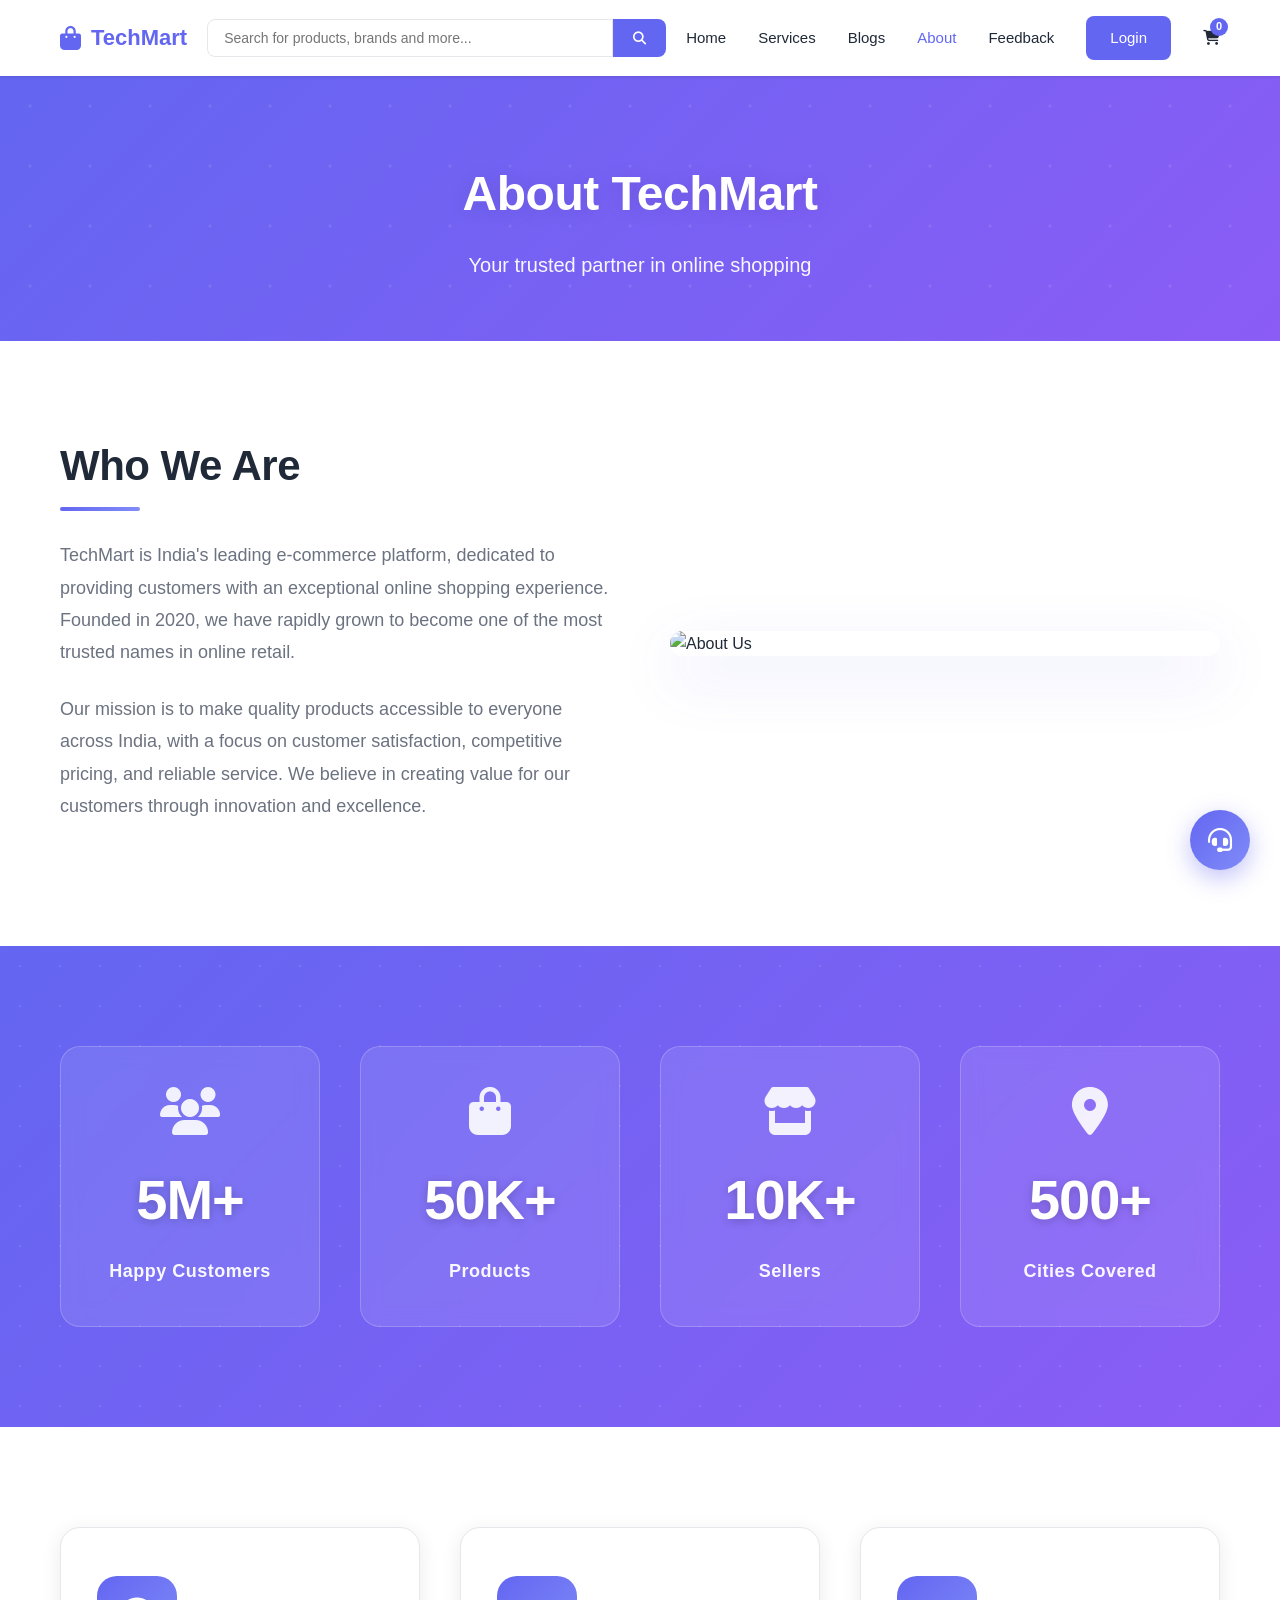
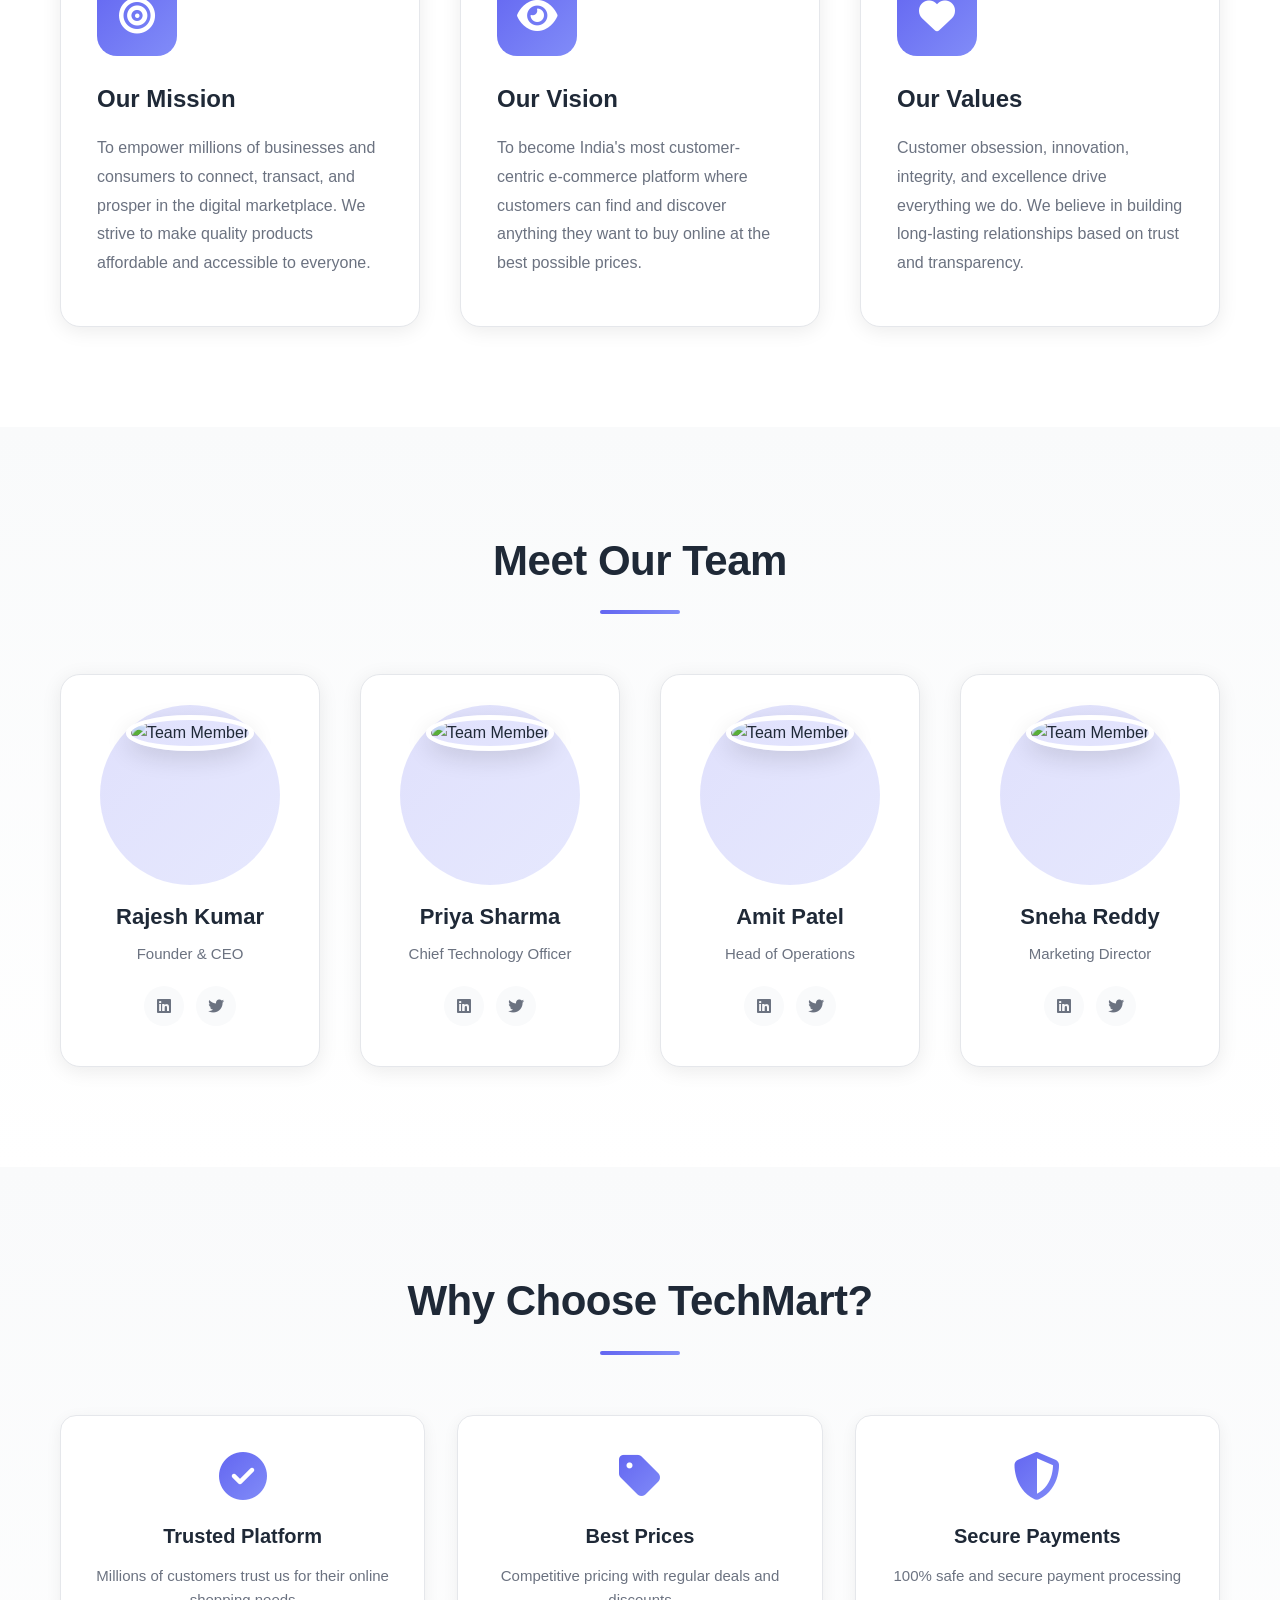
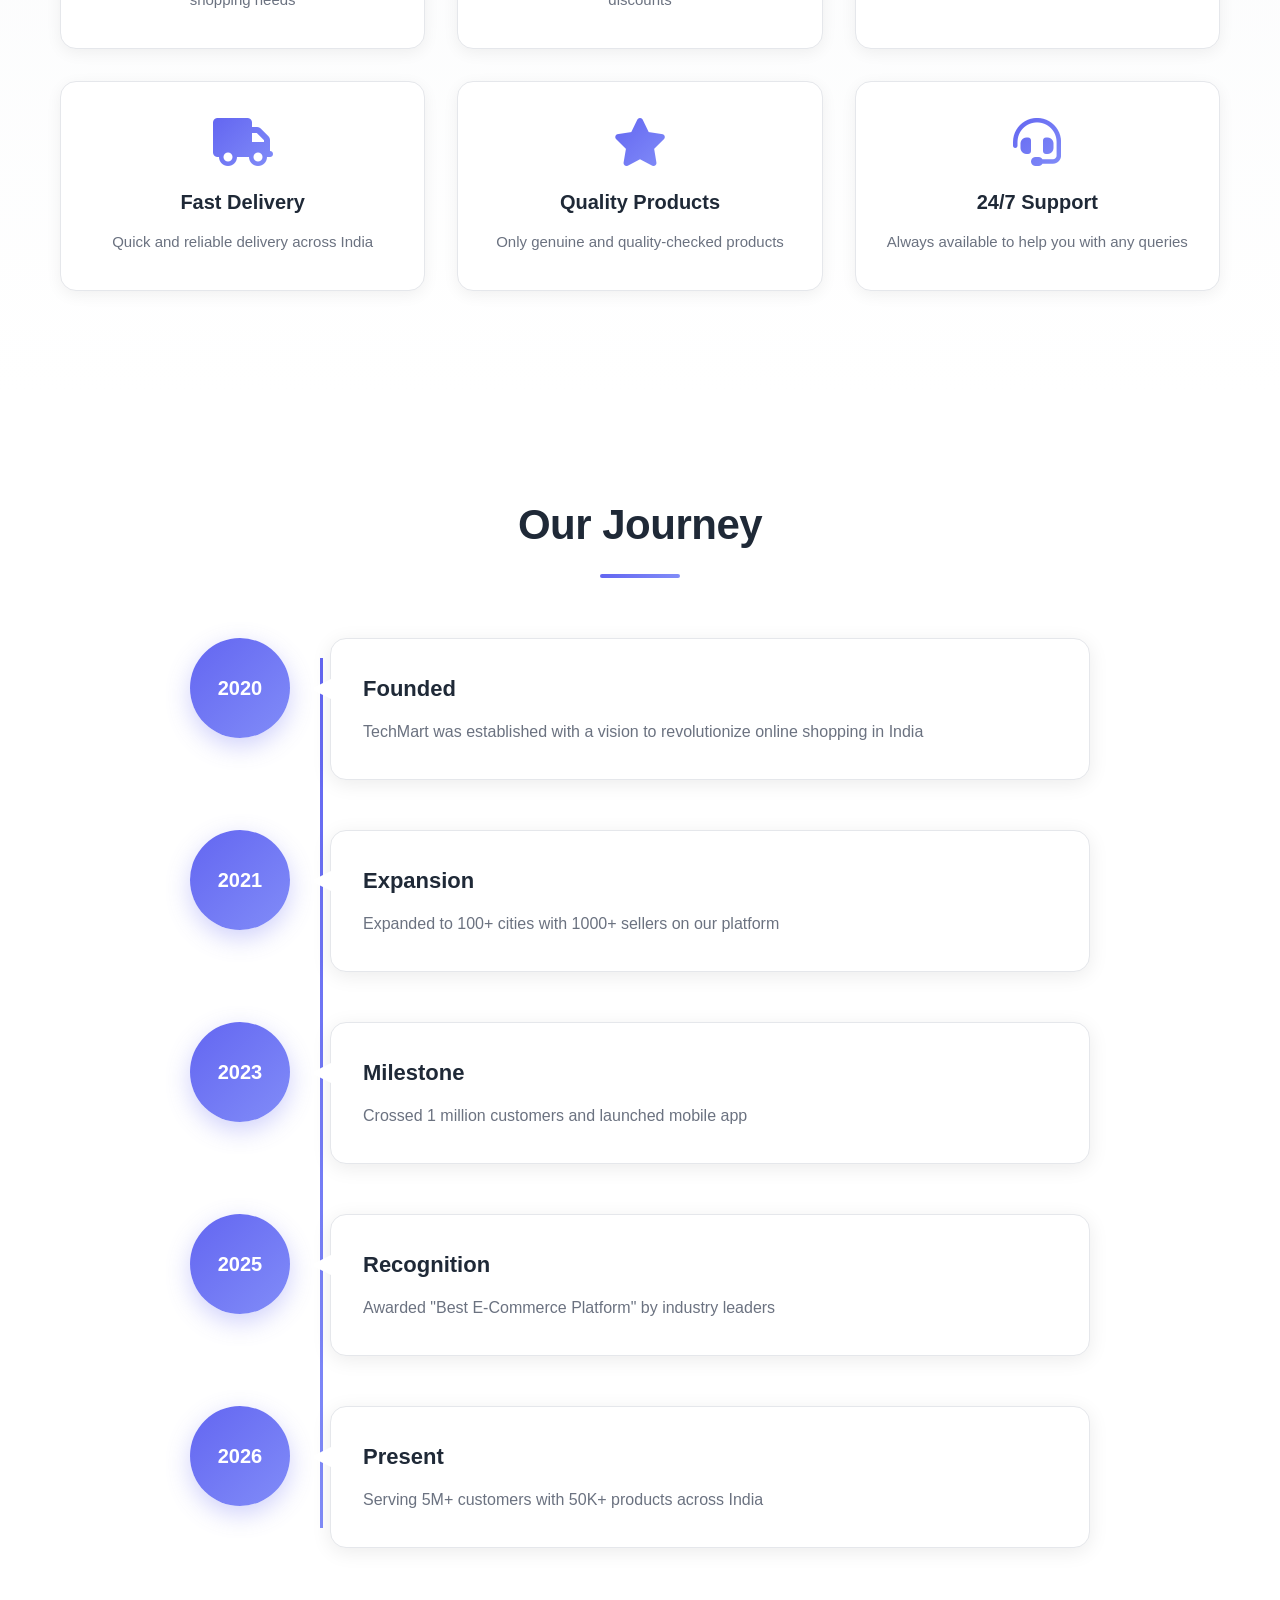
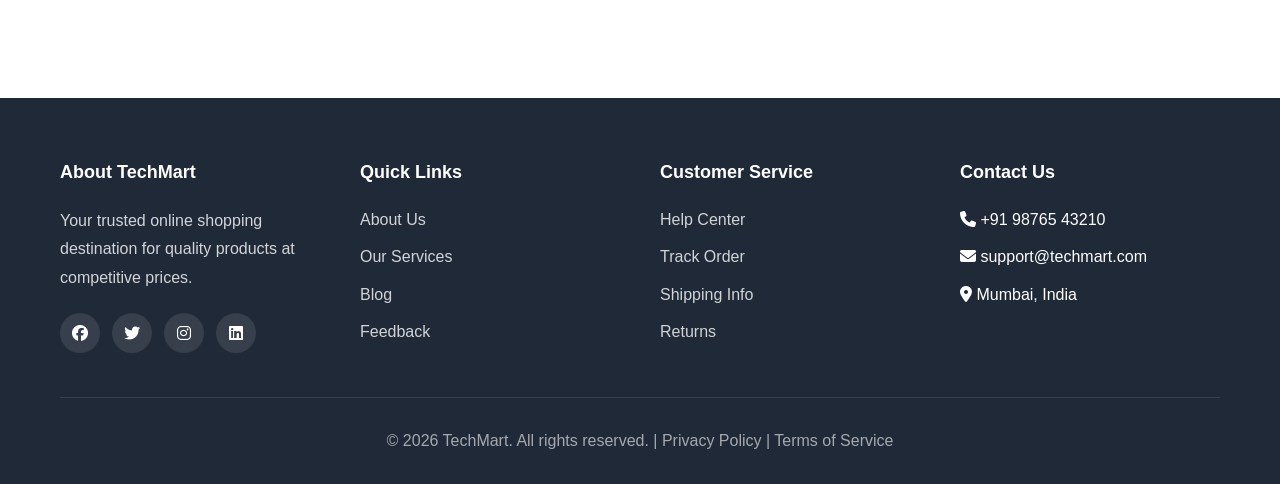
==== commit 8e0368b0: "Centered login page, added contact icon on all pages, and chatbot on home page Major UI/UX Improveme" ====
--- a/about.html
+++ b/about.html
@@ -304,5 +304,6 @@
 
     <script src="js/auth-protection.js"></script>
     <script src="js/main.js"></script>
+    <script src="js/contact-widget.js"></script>
 </body>
 </html>
--- a/css/style.css
+++ b/css/style.css
@@ -1936,7 +1936,7 @@
     display: flex;
     align-items: center;
     padding: 60px 20px;
-    background: linear-gradient(135deg, var(--primary) 0%, #8B5CF6 100%);
+    background: linear-gradient(135deg, #667eea 0%, #764ba2 50%, #f093fb 100%);
     position: relative;
     overflow: hidden;
 }
@@ -1948,12 +1948,31 @@
     left: 0;
     right: 0;
     bottom: 0;
-    background: url('data:image/svg+xml,<svg width="60" height="60" viewBox="0 0 60 60" xmlns="http://www.w3.org/2000/svg"><circle cx="30" cy="30" r="1.5" fill="%23ffffff" opacity="0.1"/></svg>');
-    animation: backgroundMove 20s linear infinite;
+    background: 
+        radial-gradient(circle at 20% 80%, rgba(99, 102, 241, 0.3) 0%, transparent 50%),
+        radial-gradient(circle at 80% 20%, rgba(139, 92, 246, 0.3) 0%, transparent 50%),
+        radial-gradient(circle at 40% 40%, rgba(240, 147, 251, 0.2) 0%, transparent 50%);
+    animation: pulse 10s ease-in-out infinite;
+}
+
+@keyframes pulse {
+    0%, 100% { opacity: 1; }
+    50% { opacity: 0.8; }
+}
+
+.auth-section::after {
+    content: '';
+    position: absolute;
+    top: 0;
+    left: 0;
+    right: 0;
+    bottom: 0;
+    background: url('data:image/svg+xml,<svg width="60" height="60" viewBox="0 0 60 60" xmlns="http://www.w3.org/2000/svg"><circle cx="30" cy="30" r="1.5" fill="%23ffffff" opacity="0.08"/></svg>');
+    animation: backgroundMove 30s linear infinite;
 }
 
 .auth-container {
-    max-width: 1100px;
+    max-width: 1200px;
     margin: 0 auto;
     width: 100%;
     position: relative;
@@ -1962,196 +1981,277 @@
 
 .auth-box {
     background: white;
-    border-radius: 24px;
-    box-shadow: 0 20px 60px rgba(0, 0, 0, 0.3);
+    border-radius: 32px;
+    box-shadow: 
+        0 30px 90px rgba(0, 0, 0, 0.3),
+        0 0 0 1px rgba(255, 255, 255, 0.1) inset;
     overflow: hidden;
     display: grid;
-    grid-template-columns: 1.2fr 1fr;
-    min-height: 600px;
+    grid-template-columns: 1fr;
+    max-width: 500px;
+    margin: 0 auto;
+    min-height: 650px;
+    backdrop-filter: blur(20px);
 }
 
 .auth-form {
-    padding: 60px 50px;
+    padding: 70px 60px;
     display: none;
+    background: white;
 }
 
 .auth-form.active {
     display: block;
+    animation: fadeIn 0.5s ease;
+}
+
+@keyframes fadeIn {
+    from { opacity: 0; transform: translateY(10px); }
+    to { opacity: 1; transform: translateY(0); }
 }
 
 .auth-form h2 {
-    font-size: 32px;
-    font-weight: 800;
-    color: var(--text-dark);
-    margin-bottom: 8px;
-    letter-spacing: -0.5px;
+    font-size: 36px;
+    font-weight: 900;
+    background: linear-gradient(135deg, var(--primary), #8B5CF6);
+    -webkit-background-clip: text;
+    -webkit-text-fill-color: transparent;
+    background-clip: text;
+    margin-bottom: 12px;
+    letter-spacing: -1px;
 }
 
 .auth-form .subtitle {
     color: var(--text-light);
-    margin-bottom: 32px;
-    font-size: 16px;
+    margin-bottom: 40px;
+    font-size: 17px;
+    font-weight: 500;
 }
 
 .auth-form .form-group {
-    margin-bottom: 20px;
+    margin-bottom: 24px;
+    position: relative;
 }
 
 .auth-form .form-group label {
     display: block;
-    margin-bottom: 8px;
-    color: var(--text-dark);
-    font-weight: 600;
+    margin-bottom: 10px;
+    color: var(--text-dark);
+    font-weight: 700;
     font-size: 14px;
+    text-transform: uppercase;
+    letter-spacing: 0.5px;
 }
 
 .auth-form .form-group label i {
     color: var(--primary);
-    margin-right: 6px;
-    width: 16px;
+    margin-right: 8px;
+    width: 18px;
+    font-size: 16px;
 }
 
 .auth-form input {
     width: 100%;
-    padding: 14px 16px;
+    padding: 16px 20px;
     border: 2px solid var(--border);
-    border-radius: 12px;
+    border-radius: 14px;
     font-size: 15px;
     transition: all 0.3s ease;
+    background: white;
+    font-weight: 500;
 }
 
 .auth-form input:focus {
     outline: none;
     border-color: var(--primary);
-    box-shadow: 0 0 0 4px rgba(99, 102, 241, 0.1);
+    box-shadow: 0 0 0 5px rgba(99, 102, 241, 0.1);
+    transform: translateY(-2px);
+}
+
+.auth-form input::placeholder {
+    color: var(--text-lighter);
+    font-weight: 400;
 }
 
 .form-options {
     display: flex;
     justify-content: space-between;
     align-items: center;
-    margin: 16px 0 24px;
+    margin: 20px 0 32px;
     font-size: 14px;
+}
+
+.checkbox {
+    display: flex;
+    align-items: center;
+    gap: 8px;
+    cursor: pointer;
+    user-select: none;
+}
+
+.checkbox input[type=\"checkbox\"] {
+    width: 20px;
+    height: 20px;
+    cursor: pointer;
+    accent-color: var(--primary);
+}
+
+.checkbox span {
+    color: var(--text-dark);
+    font-weight: 500;
 }
 
 .forgot-link {
     color: var(--primary);
     text-decoration: none;
-    font-weight: 600;
+    font-weight: 700;
+    transition: all 0.3s ease;
 }
 
 .forgot-link:hover {
+    color: var(--primary-dark);
     text-decoration: underline;
 }
 
 .auth-btn {
     width: 100%;
-    padding: 16px;
-    background: linear-gradient(135deg, var(--primary), var(--primary-light));
+    padding: 18px;
+    background: linear-gradient(135deg, var(--primary), #8B5CF6, var(--primary-light));
+    background-size: 200% 200%;
     color: white;
     border: none;
-    border-radius: 12px;
-    font-size: 16px;
-    font-weight: 700;
+    border-radius: 14px;
+    font-size: 17px;
+    font-weight: 800;
     cursor: pointer;
-    transition: all 0.3s ease;
-    box-shadow: 0 4px 12px rgba(99, 102, 241, 0.3);
+    transition: all 0.4s ease;
+    box-shadow: 0 8px 24px rgba(99, 102, 241, 0.4);
+    text-transform: uppercase;
+    letter-spacing: 1px;
+    position: relative;
+    overflow: hidden;
+}
+
+.auth-btn::before {
+    content: '';
+    position: absolute;
+    top: 0;
+    left: -100%;
+    width: 100%;
+    height: 100%;
+    background: linear-gradient(90deg, transparent, rgba(255,255,255,0.3), transparent);
+    transition: left 0.5s ease;
 }
 
 .auth-btn:hover {
-    transform: translateY(-2px);
-    box-shadow: 0 8px 24px rgba(99, 102, 241, 0.4);
+    transform: translateY(-3px);
+    box-shadow: 0 12px 32px rgba(99, 102, 241, 0.5);
+    background-position: right center;
+}
+
+.auth-btn:hover::before {
+    left: 100%;
 }
 
 .auth-btn:active {
-    transform: translateY(0);
+    transform: translateY(-1px);
 }
 
 .divider {
     display: flex;
     align-items: center;
-    margin: 24px 0;
+    margin: 32px 0;
     color: var(--text-lighter);
     font-size: 14px;
+    font-weight: 600;
 }
 
 .divider::before,
 .divider::after {
     content: '';
     flex: 1;
-    height: 1px;
-    background: var(--border);
+    height: 2px;
+    background: linear-gradient(90deg, transparent, var(--border), transparent);
 }
 
 .divider span {
-    padding: 0 16px;
+    padding: 0 20px;
+    background: white;
 }
 
 .social-auth {
     display: flex;
     flex-direction: column;
-    gap: 12px;
+    gap: 14px;
 }
 
 .social-btn {
     width: 100%;
-    padding: 14px;
+    padding: 16px;
     border: 2px solid var(--border);
     background: white;
-    border-radius: 12px;
-    font-size: 15px;
-    font-weight: 600;
+    border-radius: 14px;
+    font-size: 16px;
+    font-weight: 700;
     cursor: pointer;
     transition: all 0.3s ease;
     display: flex;
     align-items: center;
     justify-content: center;
-    gap: 10px;
+    gap: 12px;
 }
 
 .social-btn:hover {
     border-color: var(--primary);
-    transform: translateY(-2px);
-    box-shadow: 0 4px 12px rgba(0, 0, 0, 0.1);
+    transform: translateY(-3px);
+    box-shadow: 0 8px 20px rgba(0, 0, 0, 0.12);
+    background: var(--bg-light);
 }
 
 .social-btn i {
-    font-size: 18px;
+    font-size: 20px;
 }
 
 .google-btn {
     color: #DB4437;
 }
 
+.google-btn:hover {
+    border-color: #DB4437;
+    background: #FEF3F2;
+}
+
 .facebook-btn {
     color: #1877F2;
 }
 
+.facebook-btn:hover {
+    border-color: #1877F2;
+    background: #EFF6FF;
+}
+
 .switch-form {
     text-align: center;
-    margin-top: 24px;
+    margin-top: 28px;
     color: var(--text-light);
-    font-size: 14px;
+    font-size: 15px;
+    font-weight: 500;
 }
 
 .switch-form a {
     color: var(--primary);
     text-decoration: none;
-    font-weight: 700;
+    font-weight: 800;
+    transition: all 0.3s ease;
 }
 
 .switch-form a:hover {
+    color: var(--primary-dark);
     text-decoration: underline;
 }
 
 .auth-image {
-    background: linear-gradient(135deg, var(--primary) 0%, #8B5CF6 100%);
-    padding: 60px 40px;
-    display: flex;
-    align-items: center;
-    justify-content: center;
-    position: relative;
-    overflow: hidden;
+    display: none;
 }
 
 .auth-image::before {
@@ -2159,11 +2259,28 @@
     position: absolute;
     top: -50%;
     right: -50%;
-    width: 200%;
-    height: 200%;
-    background: radial-gradient(circle, rgba(255,255,255,0.1) 1px, transparent 1px);
-    background-size: 30px 30px;
-    animation: rotateBackground 40s linear infinite;
+    width: 200%;\n    height: 200%;
+    background: 
+        radial-gradient(circle, rgba(255,255,255,0.15) 1px, transparent 1px);
+    background-size: 40px 40px;
+    animation: rotateBackground 60s linear infinite;
+}
+
+.auth-image::after {
+    content: '';
+    position: absolute;
+    top: 10%;
+    right: 10%;
+    width: 300px;
+    height: 300px;
+    background: radial-gradient(circle, rgba(255,255,255,0.1) 0%, transparent 70%);
+    border-radius: 50%;
+    animation: float 6s ease-in-out infinite;
+}
+
+@keyframes float {
+    0%, 100% { transform: translateY(0px); }
+    50% { transform: translateY(-20px); }
 }
 
 .auth-content {
@@ -2173,10 +2290,12 @@
 }
 
 .auth-content h2 {
-    font-size: 32px;
-    font-weight: 800;
-    margin-bottom: 32px;
-    letter-spacing: -0.5px;
+    font-size: 38px;
+    font-weight: 900;
+    margin-bottom: 36px;
+    letter-spacing: -1px;
+    line-height: 1.2;
+    text-shadow: 0 4px 20px rgba(0,0,0,0.2);
 }
 
 .auth-content ul {
@@ -2186,21 +2305,24 @@
 .auth-content li {
     display: flex;
     align-items: center;
-    gap: 12px;
-    margin-bottom: 20px;
-    font-size: 16px;
+    gap: 16px;
+    margin-bottom: 24px;
+    font-size: 17px;
     line-height: 1.6;
+    font-weight: 500;
 }
 
 .auth-content li i {
-    font-size: 20px;
-    width: 32px;
-    height: 32px;
+    font-size: 22px;
+    width: 44px;
+    height: 44px;
     display: flex;
     align-items: center;
     justify-content: center;
     background: rgba(255, 255, 255, 0.2);
+    backdrop-filter: blur(10px);
     border-radius: 50%;
+    box-shadow: 0 4px 12px rgba(0,0,0,0.1);
 }
 
 /* User Dropdown Menu */
@@ -2305,6 +2427,824 @@
 .logout-btn:hover {
     background: #FEE2E2;
     color: #DC2626;
+}
+
+/* Floating Contact Button */
+.floating-contact {
+    position: fixed;
+    bottom: 30px;
+    right: 30px;
+    z-index: 9999;
+}
+
+.contact-btn {
+    width: 60px;
+    height: 60px;
+    background: linear-gradient(135deg, var(--primary), var(--primary-light));
+    border-radius: 50%;
+    display: flex;
+    align-items: center;
+    justify-content: center;
+    color: white;
+    font-size: 24px;
+    box-shadow: 0 8px 24px rgba(99, 102, 241, 0.4);
+    cursor: pointer;
+    transition: all 0.3s ease;
+    border: none;
+    animation: pulse-ring 2s infinite;
+}
+
+@keyframes pulse-ring {
+    0% {
+        box-shadow: 0 8px 24px rgba(99, 102, 241, 0.4),
+                    0 0 0 0 rgba(99, 102, 241, 0.7);
+    }
+    70% {
+        box-shadow: 0 8px 24px rgba(99, 102, 241, 0.4),
+                    0 0 0 15px rgba(99, 102, 241, 0);
+    }
+    100% {
+        box-shadow: 0 8px 24px rgba(99, 102, 241, 0.4),
+                    0 0 0 0 rgba(99, 102, 241, 0);
+    }
+}
+
+.contact-btn:hover {
+    transform: scale(1.1) rotate(10deg);
+    box-shadow: 0 12px 32px rgba(99, 102, 241, 0.6);
+}
+
+.contact-menu {
+    position: absolute;
+    bottom: 80px;
+    right: 0;
+    background: white;
+    border-radius: 20px;
+    box-shadow: 0 10px 40px rgba(0, 0, 0, 0.15);
+    padding: 16px;
+    min-width: 200px;
+    opacity: 0;
+    visibility: hidden;
+    transform: translateY(20px);
+    transition: all 0.3s ease;
+}
+
+.contact-menu.active {
+    opacity: 1;
+    visibility: visible;
+    transform: translateY(0);
+}
+
+.contact-item {
+    display: flex;
+    align-items: center;
+    gap: 12px;
+    padding: 12px 16px;
+    color: var(--text-dark);
+    text-decoration: none;
+    border-radius: 12px;
+    transition: all 0.3s ease;
+    font-weight: 600;
+    font-size: 14px;
+}
+
+.contact-item:hover {
+    background: var(--bg-light);
+    color: var(--primary);
+    transform: translateX(-5px);
+}
+
+.contact-item i {
+    font-size: 18px;
+    width: 24px;
+    text-align: center;
+}
+
+/* Chatbot Widget */
+.chatbot-widget {
+    position: fixed;
+    bottom: 30px;
+    left: 30px;
+    z-index: 9998;
+}
+
+.chatbot-toggle {
+    width: 60px;
+    height: 60px;
+    background: linear-gradient(135deg, #10B981, #059669);
+    border-radius: 50%;
+    display: flex;
+    align-items: center;
+    justify-content: center;
+    color: white;
+    font-size: 24px;
+    box-shadow: 0 8px 24px rgba(16, 185, 129, 0.4);
+    cursor: pointer;
+    transition: all 0.3s ease;
+    border: none;
+    animation: bounce 2s infinite;
+}
+
+@keyframes bounce {
+    0%, 100% { transform: translateY(0); }
+    50% { transform: translateY(-10px); }
+}
+
+.chatbot-toggle:hover {
+    transform: scale(1.1);
+    box-shadow: 0 12px 32px rgba(16, 185, 129, 0.6);
+    animation: none;
+}
+
+.chatbot-window {
+    position: absolute;
+    bottom: 80px;
+    left: 0;
+    width: 380px;
+    height: 550px;
+    background: white;
+    border-radius: 24px;
+    box-shadow: 0 20px 60px rgba(0, 0, 0, 0.2);
+    display: none;
+    flex-direction: column;
+    overflow: hidden;
+}
+
+.chatbot-window.active {
+    display: flex;
+    animation: slideUp 0.3s ease;
+}
+
+@keyframes slideUp {
+    from {
+        opacity: 0;
+        transform: translateY(20px);
+    }
+    to {
+        opacity: 1;
+        transform: translateY(0);
+    }
+}
+
+.chatbot-header {
+    background: linear-gradient(135deg, #10B981, #059669);
+    color: white;
+    padding: 20px;
+    display: flex;
+    align-items: center;
+    justify-content: space-between;
+}
+
+.chatbot-header-info {
+    display: flex;
+    align-items: center;
+    gap: 12px;
+}
+
+.chatbot-avatar {
+    width: 40px;
+    height: 40px;
+    background: rgba(255, 255, 255, 0.2);
+    border-radius: 50%;
+    display: flex;
+    align-items: center;
+    justify-content: center;
+    font-size: 20px;
+}
+
+.chatbot-header h3 {
+    font-size: 16px;
+    font-weight: 700;
+    margin-bottom: 2px;
+}
+
+.chatbot-status {
+    font-size: 12px;
+    opacity: 0.9;
+}
+
+.chatbot-close {
+    background: rgba(255, 255, 255, 0.2);
+    border: none;
+    color: white;
+    width: 32px;
+    height: 32px;
+    border-radius: 50%;
+    cursor: pointer;
+    transition: all 0.3s ease;
+    display: flex;
+    align-items: center;
+    justify-content: center;
+}
+
+.chatbot-close:hover {
+    background: rgba(255, 255, 255, 0.3);
+}
+
+.chatbot-messages {
+    flex: 1;
+    padding: 20px;
+    overflow-y: auto;
+    background: #F9FAFB;
+    display: flex;
+    flex-direction: column;
+    gap: 16px;
+}
+
+.chat-message {
+    display: flex;
+    gap: 10px;
+    animation: messageSlide 0.3s ease;
+}
+
+@keyframes messageSlide {
+    from {
+        opacity: 0;
+        transform: translateY(10px);
+    }
+    to {
+        opacity: 1;
+        transform: translateY(0);
+    }
+}
+
+.chat-message.bot {
+    flex-direction: row;
+}
+
+.chat-message.user {
+    flex-direction: row-reverse;
+}
+
+.message-avatar {
+    width: 32px;
+    height: 32px;
+    background: linear-gradient(135deg, #10B981, #059669);
+    border-radius: 50%;
+    display: flex;
+    align-items: center;
+    justify-content: center;
+    color: white;
+    font-size: 14px;
+    flex-shrink: 0;
+}
+
+.chat-message.user .message-avatar {
+    background: linear-gradient(135deg, var(--primary), var(--primary-light));
+}
+
+.message-content {
+    max-width: 70%;
+    padding: 12px 16px;
+    border-radius: 16px;
+    font-size: 14px;
+    line-height: 1.5;
+}
+
+.chat-message.bot .message-content {
+    background: white;
+    color: var(--text-dark);
+    border-bottom-left-radius: 4px;
+}
+
+.chat-message.user .message-content {
+    background: linear-gradient(135deg, var(--primary), var(--primary-light));
+    color: white;
+    border-bottom-right-radius: 4px;
+}
+
+.message-time {
+    font-size: 11px;
+    color: var(--text-lighter);
+    margin-top: 4px;
+}
+
+.quick-replies {
+    display: flex;
+    flex-wrap: wrap;
+    gap: 8px;
+    margin-top: 8px;
+}
+
+.quick-reply-btn {
+    padding: 8px 16px;
+    background: white;
+    border: 2px solid var(--primary);
+    color: var(--primary);
+    border-radius: 20px;
+    font-size: 13px;
+    font-weight: 600;
+    cursor: pointer;
+    transition: all 0.3s ease;
+}
+
+.quick-reply-btn:hover {
+    background: var(--primary);
+    color: white;
+}
+
+.chatbot-input {
+    padding: 20px;
+    background: white;
+    border-top: 1px solid var(--border);
+    display: flex;
+    gap: 12px;
+}
+
+.chatbot-input input {
+    flex: 1;
+    padding: 12px 16px;
+    border: 2px solid var(--border);
+    border-radius: 12px;
+    font-size: 14px;
+    transition: all 0.3s ease;
+}
+
+.chatbot-input input:focus {
+    outline: none;
+    border-color: #10B981;
+}
+
+.chatbot-send {
+    width: 44px;
+    height: 44px;
+    background: linear-gradient(135deg, #10B981, #059669);
+    border: none;
+    border-radius: 12px;
+    color: white;
+    font-size: 18px;
+    cursor: pointer;
+    transition: all 0.3s ease;
+    display: flex;
+    align-items: center;
+    justify-content: center;
+}
+
+.chatbot-send:hover {
+    transform: scale(1.05);
+    box-shadow: 0 4px 12px rgba(16, 185, 129, 0.4);
+}
+
+/* Profile Page */
+.profile-section {
+    padding: 80px 0;
+    background: linear-gradient(180deg, #F9FAFB 0%, #FFFFFF 100%);
+}
+
+.profile-container {
+    display: grid;
+    grid-template-columns: 350px 1fr;
+    gap: 40px;
+    max-width: 1400px;
+    margin: 0 auto;
+}
+
+.profile-sidebar {
+    display: flex;
+    flex-direction: column;
+    gap: 24px;
+}
+
+.profile-card {
+    background: white;
+    padding: 40px 30px;
+    border-radius: 24px;
+    box-shadow: 0 8px 32px rgba(0, 0, 0, 0.08);
+    border: 1px solid var(--border);
+    text-align: center;
+}
+
+.profile-avatar {
+    width: 120px;
+    height: 120px;
+    background: linear-gradient(135deg, var(--primary), var(--primary-light));
+    border-radius: 50%;
+    display: flex;
+    align-items: center;
+    justify-content: center;
+    margin: 0 auto 20px;
+    font-size: 48px;
+    color: white;
+    font-weight: 800;
+    box-shadow: 0 8px 24px rgba(99, 102, 241, 0.3);
+}
+
+.profile-avatar i {
+    font-size: 48px;
+}
+
+.profile-card h3 {
+    font-size: 24px;
+    font-weight: 800;
+    color: var(--text-dark);
+    margin-bottom: 8px;
+}
+
+.profile-card > p {
+    color: var(--text-light);
+    font-size: 14px;
+    margin-bottom: 24px;
+}
+
+.profile-stats {
+    display: grid;
+    grid-template-columns: 1fr 1fr;
+    gap: 16px;
+    padding-top: 24px;
+    border-top: 2px solid var(--border);
+}
+
+.stat-item {
+    display: flex;
+    align-items: center;
+    gap: 12px;
+    padding: 16px;
+    background: var(--bg-light);
+    border-radius: 12px;
+}
+
+.stat-item i {
+    font-size: 24px;
+    color: var(--primary);
+}
+
+.stat-item strong {
+    display: block;
+    font-size: 20px;
+    font-weight: 800;
+    color: var(--text-dark);
+}
+
+.stat-item span {
+    display: block;
+    font-size: 12px;
+    color: var(--text-light);
+}
+
+.profile-menu {
+    background: white;
+    padding: 16px;
+    border-radius: 20px;
+    box-shadow: 0 4px 20px rgba(0, 0, 0, 0.08);
+    border: 1px solid var(--border);
+}
+
+.menu-item {
+    display: flex;
+    align-items: center;
+    gap: 16px;
+    padding: 16px 20px;
+    color: var(--text-dark);
+    text-decoration: none;
+    border-radius: 12px;
+    transition: all 0.3s ease;
+    font-weight: 600;
+    font-size: 15px;
+}
+
+.menu-item i {
+    font-size: 18px;
+    width: 24px;
+    text-align: center;
+    color: var(--text-light);
+}
+
+.menu-item:hover {
+    background: var(--bg-light);
+    color: var(--primary);
+}
+
+.menu-item:hover i {
+    color: var(--primary);
+}
+
+.menu-item.active {
+    background: linear-gradient(135deg, var(--primary), var(--primary-light));
+    color: white;
+}
+
+.menu-item.active i {
+    color: white;
+}
+
+.profile-content {
+    background: white;
+    padding: 48px;
+    border-radius: 24px;
+    box-shadow: 0 8px 32px rgba(0, 0, 0, 0.08);
+    border: 1px solid var(--border);
+    min-height: 600px;
+}
+
+.content-section {
+    display: none;
+}
+
+.content-section.active {
+    display: block;
+    animation: fadeIn 0.4s ease;
+}
+
+.section-header {
+    margin-bottom: 40px;
+    padding-bottom: 24px;
+    border-bottom: 2px solid var(--border);
+}
+
+.section-header h2 {
+    font-size: 32px;
+    font-weight: 800;
+    color: var(--text-dark);
+    margin-bottom: 8px;
+    letter-spacing: -0.5px;
+}
+
+.section-header p {
+    color: var(--text-light);
+    font-size: 16px;
+}
+
+.profile-form .form-row {
+    display: grid;
+    grid-template-columns: repeat(2, 1fr);
+    gap: 24px;
+    margin-bottom: 24px;
+}
+
+.profile-form .form-group {
+    margin-bottom: 24px;
+}
+
+.profile-form label {
+    display: block;
+    margin-bottom: 10px;
+    color: var(--text-dark);
+    font-weight: 700;
+    font-size: 14px;
+}
+
+.profile-form input,
+.profile-form textarea,
+.profile-form select {
+    width: 100%;
+    padding: 14px 18px;
+    border: 2px solid var(--border);
+    border-radius: 12px;
+    font-size: 15px;
+    transition: all 0.3s ease;
+    font-family: inherit;
+}
+
+.profile-form input:focus,
+.profile-form textarea:focus,
+.profile-form select:focus {
+    outline: none;
+    border-color: var(--primary);
+    box-shadow: 0 0 0 4px rgba(99, 102, 241, 0.1);
+}
+
+.profile-form textarea {
+    resize: vertical;
+}
+
+.btn-save {
+    padding: 16px 40px;
+    background: linear-gradient(135deg, var(--primary), var(--primary-light));
+    color: white;
+    border: none;
+    border-radius: 12px;
+    font-size: 16px;
+    font-weight: 700;
+    cursor: pointer;
+    transition: all 0.3s ease;
+    display: inline-flex;
+    align-items: center;
+    gap: 10px;
+    box-shadow: 0 4px 12px rgba(99, 102, 241, 0.3);
+}
+
+.btn-save:hover {
+    transform: translateY(-2px);
+    box-shadow: 0 8px 24px rgba(99, 102, 241, 0.4);
+}
+
+.password-requirements {
+    background: var(--bg-light);
+    padding: 24px;
+    border-radius: 12px;
+    margin: 24px 0;
+}
+
+.password-requirements h4 {
+    font-size: 16px;
+    font-weight: 700;
+    color: var(--text-dark);
+    margin-bottom: 16px;
+}
+
+.password-requirements ul {
+    list-style: none;
+}
+
+.password-requirements li {
+    display: flex;
+    align-items: center;
+    gap: 10px;
+    margin-bottom: 10px;
+    color: var(--text-light);
+    font-size: 14px;
+}
+
+.password-requirements li i {
+    color: var(--primary);
+    font-size: 16px;
+}
+
+.addresses-grid {
+    display: grid;
+    grid-template-columns: repeat(auto-fill, minmax(300px, 1fr));
+    gap: 24px;
+}
+
+.address-card {
+    padding: 28px;
+    background: white;
+    border: 2px solid var(--border);
+    border-radius: 16px;
+    transition: all 0.3s ease;
+}
+
+.address-card:hover {
+    border-color: var(--primary);
+    box-shadow: 0 8px 24px rgba(99, 102, 241, 0.15);
+    transform: translateY(-4px);
+}
+
+.address-header {
+    display: flex;
+    justify-content: space-between;
+    align-items: center;
+    margin-bottom: 16px;
+}
+
+.badge-primary {
+    padding: 6px 14px;
+    background: var(--primary);
+    color: white;
+    border-radius: 20px;
+    font-size: 12px;
+    font-weight: 700;
+    text-transform: uppercase;
+}
+
+.address-actions {
+    display: flex;
+    gap: 8px;
+}
+
+.btn-icon {
+    width: 36px;
+    height: 36px;
+    border: 2px solid var(--border);
+    background: white;
+    border-radius: 8px;
+    cursor: pointer;
+    transition: all 0.3s ease;
+    display: flex;
+    align-items: center;
+    justify-content: center;
+}
+
+.btn-icon:hover {
+    border-color: var(--primary);
+    color: var(--primary);
+}
+
+.address-card h4 {
+    font-size: 18px;
+    font-weight: 700;
+    color: var(--text-dark);
+    margin-bottom: 12px;
+}
+
+.address-card p {
+    color: var(--text-light);
+    font-size: 14px;
+    line-height: 1.8;
+}
+
+.add-address {
+    display: flex;
+    flex-direction: column;
+    align-items: center;
+    justify-content: center;
+    text-align: center;
+    min-height: 200px;
+    border: 2px dashed var(--border);
+    cursor: pointer;
+}
+
+.add-address:hover {
+    background: var(--bg-light);
+    border-color: var(--primary);
+}
+
+.add-address i {
+    font-size: 48px;
+    color: var(--primary);
+    margin-bottom: 16px;
+}
+
+.orders-list {
+    display: flex;
+    flex-direction: column;
+    gap: 20px;
+}
+
+.order-card {
+    padding: 28px;
+    background: white;
+    border: 2px solid var(--border);
+    border-radius: 16px;
+    transition: all 0.3s ease;
+}
+
+.order-card:hover {
+    border-color: var(--primary);
+    box-shadow: 0 8px 24px rgba(99, 102, 241, 0.15);
+}
+
+.order-header {
+    display: flex;
+    justify-content: space-between;
+    align-items: flex-start;
+    margin-bottom: 16px;
+}
+
+.order-header h4 {
+    font-size: 18px;
+    font-weight: 700;
+    color: var(--text-dark);
+    margin-bottom: 6px;
+}
+
+.order-header p {
+    color: var(--text-light);
+    font-size: 14px;
+}
+
+.badge-success {
+    padding: 8px 16px;
+    background: #10B981;
+    color: white;
+    border-radius: 20px;
+    font-size: 12px;
+    font-weight: 700;
+}
+
+.badge-warning {
+    padding: 8px 16px;
+    background: #F59E0B;
+    color: white;
+    border-radius: 20px;
+    font-size: 12px;
+    font-weight: 700;
+}
+
+.order-items {
+    padding: 16px 0;
+    border-top: 1px solid var(--border);
+    border-bottom: 1px solid var(--border);
+    margin-bottom: 16px;
+}
+
+.order-items p {
+    color: var(--text-dark);
+    font-weight: 600;
+}
+
+.order-actions {
+    display: flex;
+    gap: 12px;
+    flex-wrap: wrap;
+}
+
+.btn-outline {
+    padding: 10px 20px;
+    border: 2px solid var(--primary);
+    background: white;
+    color: var(--primary);
+    border-radius: 10px;
+    font-weight: 700;
+    font-size: 14px;
+    cursor: pointer;
+    transition: all 0.3s ease;
+}
+
+.btn-outline:hover {
+    background: var(--primary);
+    color: white;
+    transform: translateY(-2px);
 }
 
 .login-container {
@@ -2741,11 +3681,21 @@
     
     .auth-box {
         grid-template-columns: 1fr;
+        max-width: 500px;
     }
     
     .auth-image {
-        padding: 40px 30px;
-        min-height: 300px;
+        display: none;
+    }
+    
+    .profile-container {
+        grid-template-columns: 1fr;
+    }
+    
+    .profile-sidebar {
+        display: grid;
+        grid-template-columns: 1fr 1fr;
+        gap: 24px;
     }
 }
 
@@ -3010,4 +3960,55 @@
         right: auto !important;
         transform: translateX(-50%);
     }
-}
+    
+    .profile-sidebar {
+        grid-template-columns: 1fr;
+    }
+    
+    .profile-content {
+        padding: 28px 20px;
+    }
+    
+    .profile-form .form-row {
+        grid-template-columns: 1fr;
+    }
+    
+    .addresses-grid {
+        grid-template-columns: 1fr;
+    }
+    
+    .section-header h2 {
+        font-size: 24px;
+    }
+    
+    /* Mobile responsive for floating widgets */
+    .floating-contact {
+        bottom: 20px;
+        right: 20px;
+    }
+    
+    .contact-btn,
+    .chatbot-toggle {
+        width: 50px;
+        height: 50px;
+        font-size: 20px;
+    }
+    
+    .chatbot-widget {
+        bottom: 20px;
+        left: 20px;
+    }
+    
+    .chatbot-window {
+        width: calc(100vw - 40px);
+        height: calc(100vh - 120px);
+        bottom: 70px;
+        left: 50%;
+        transform: translateX(-50%);
+    }
+    
+    .contact-menu {
+        right: -10px;
+        min-width: 180px;
+    }
+}
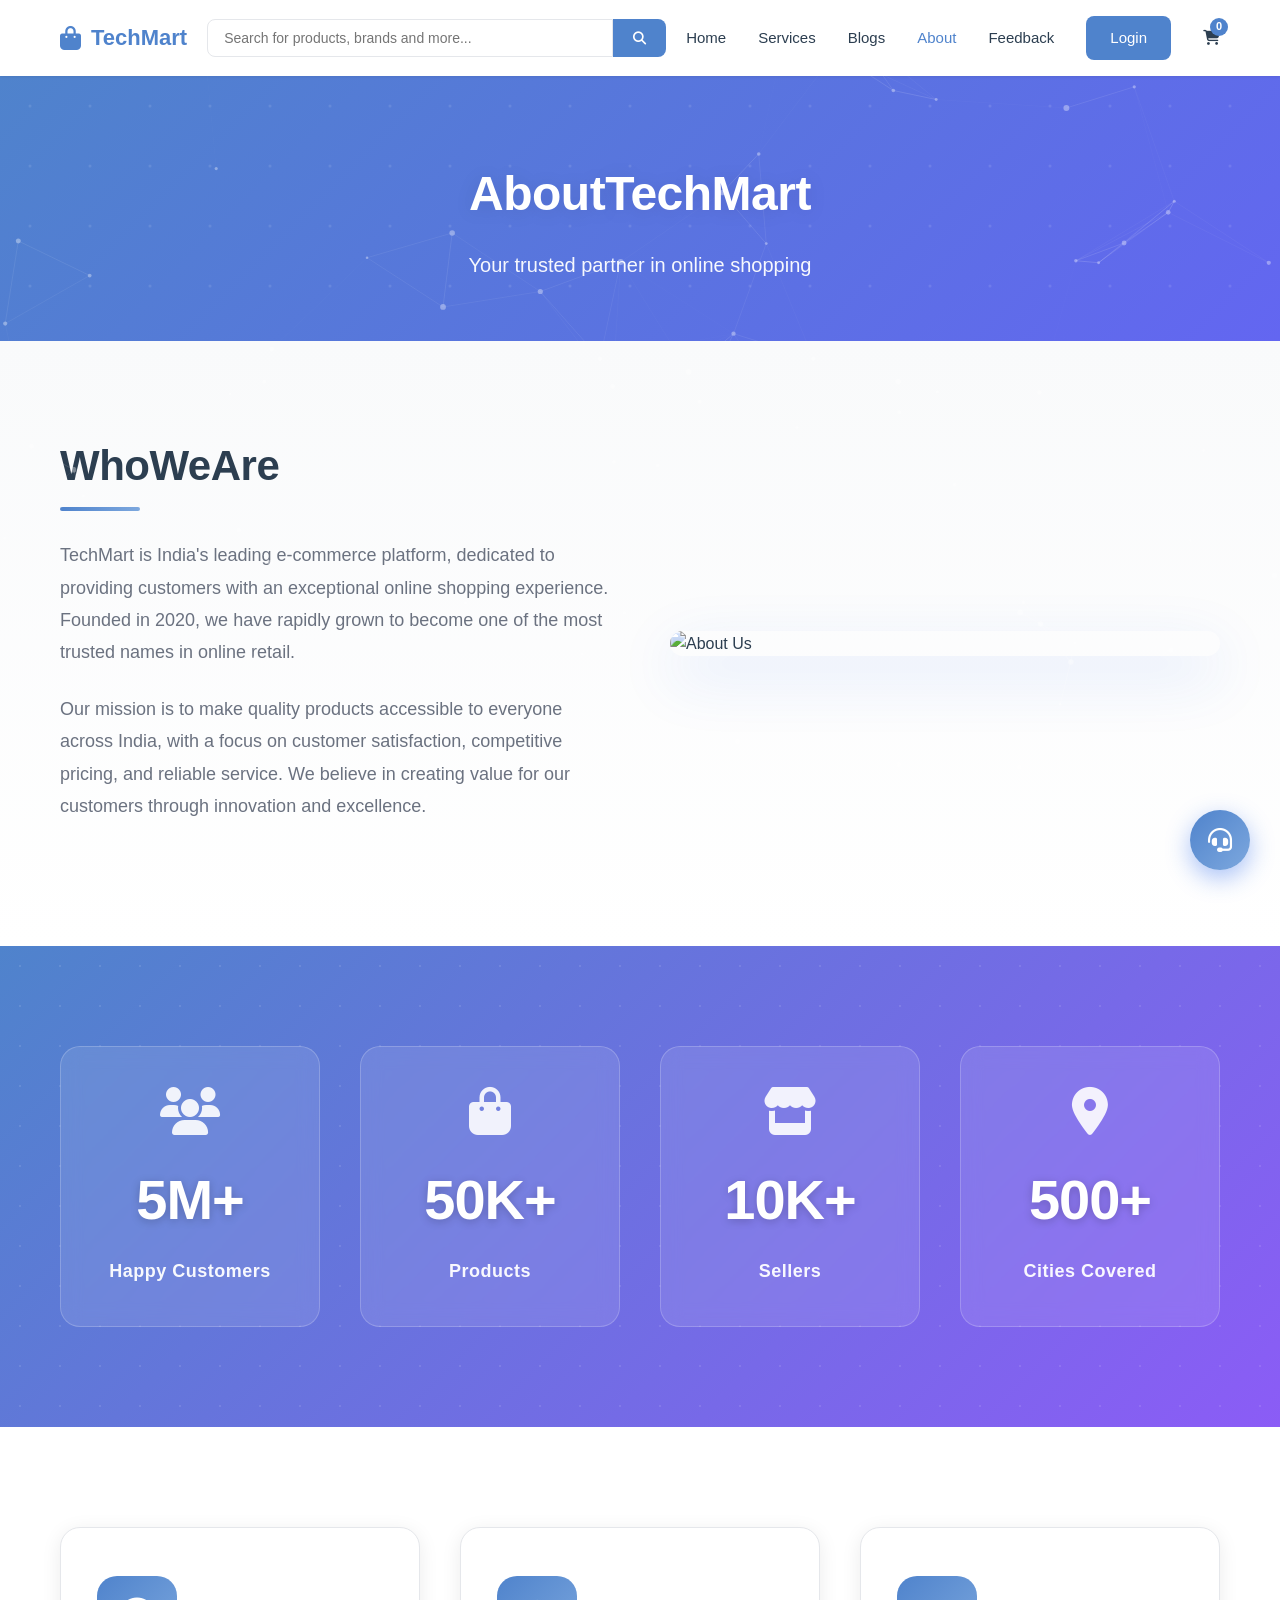
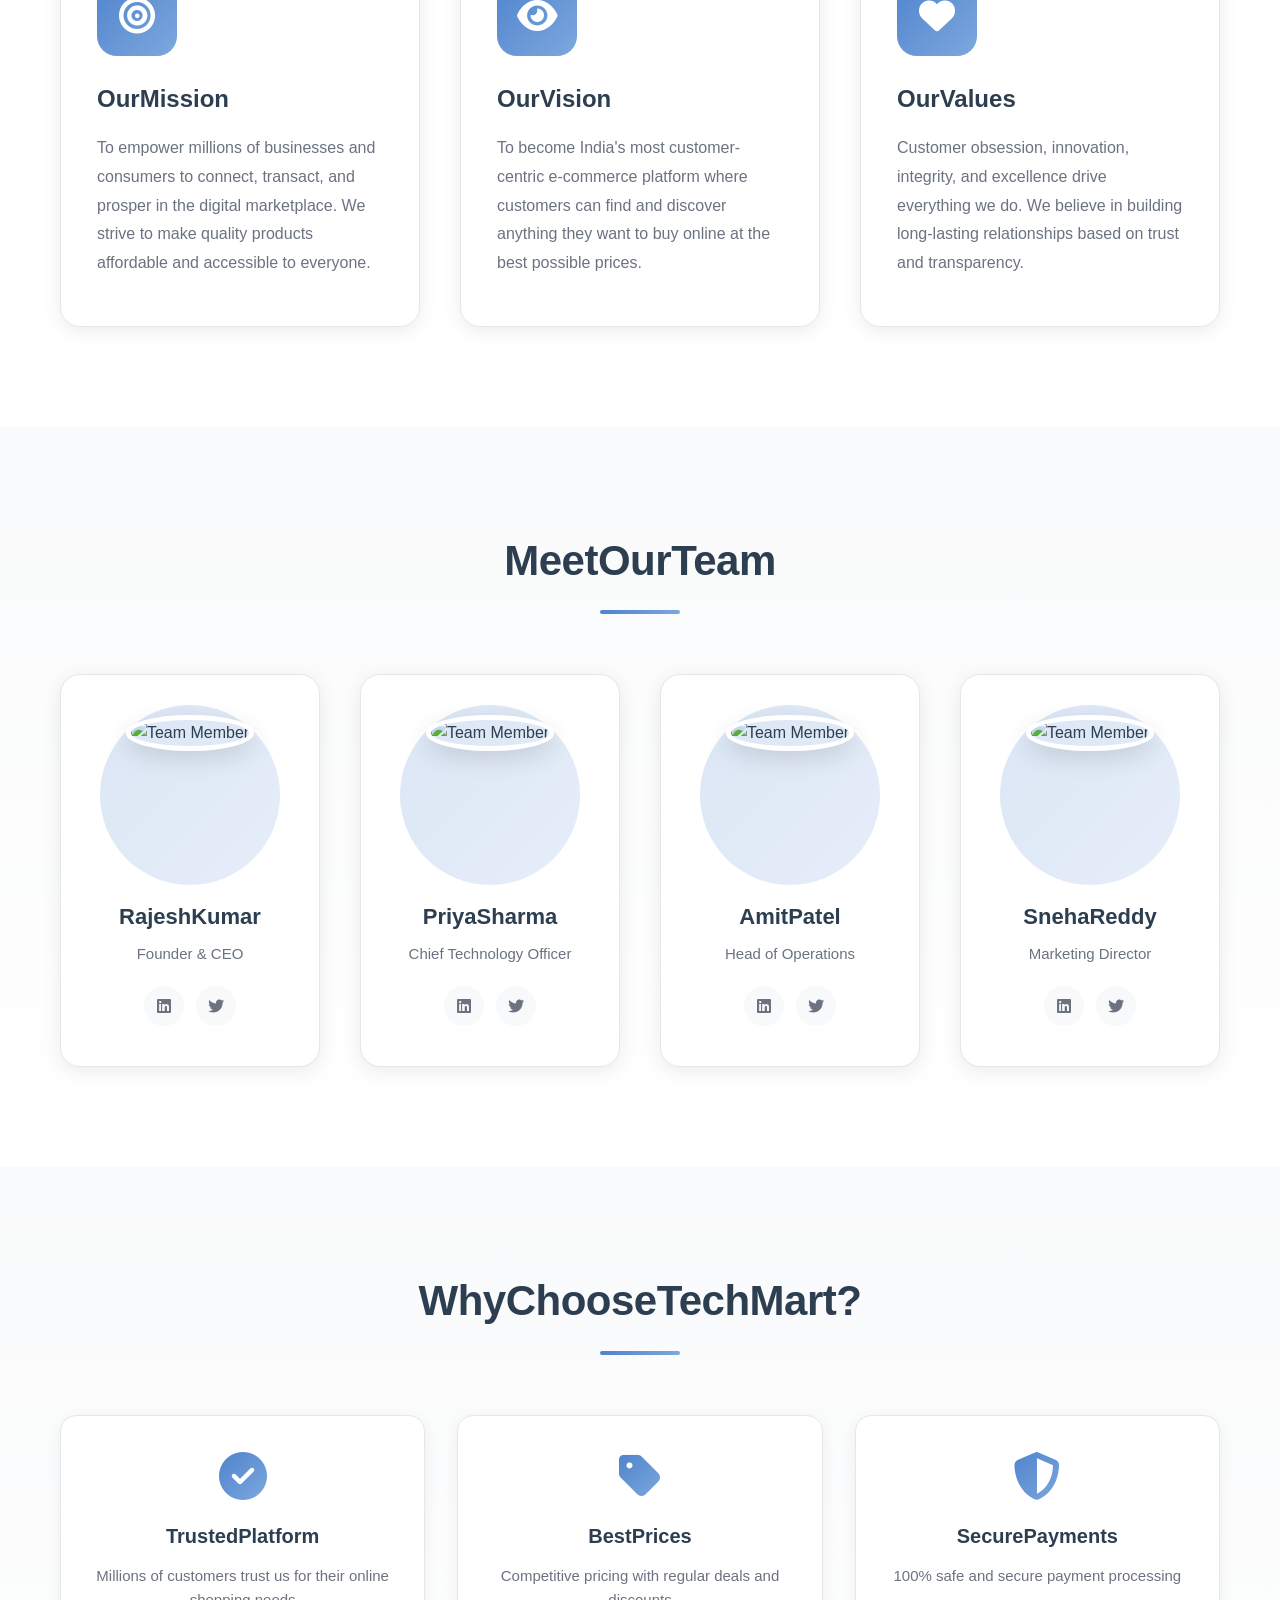
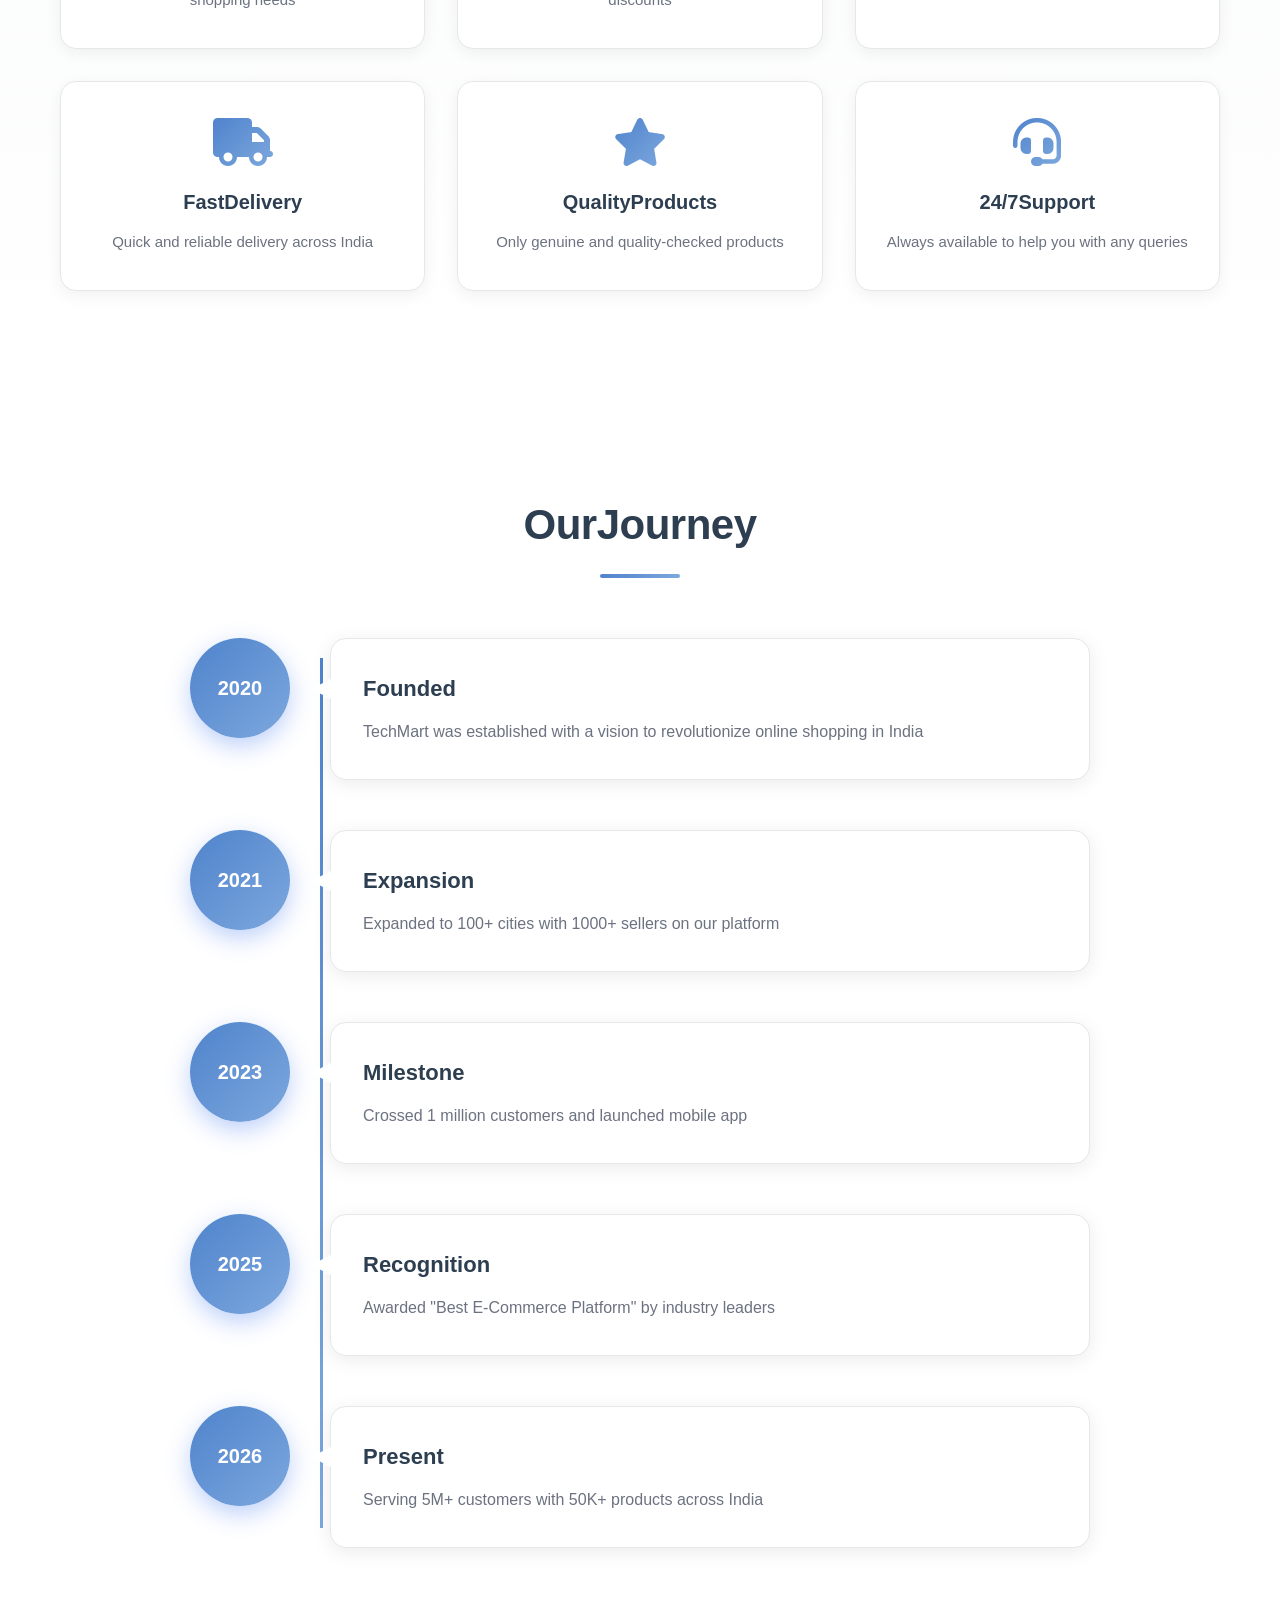
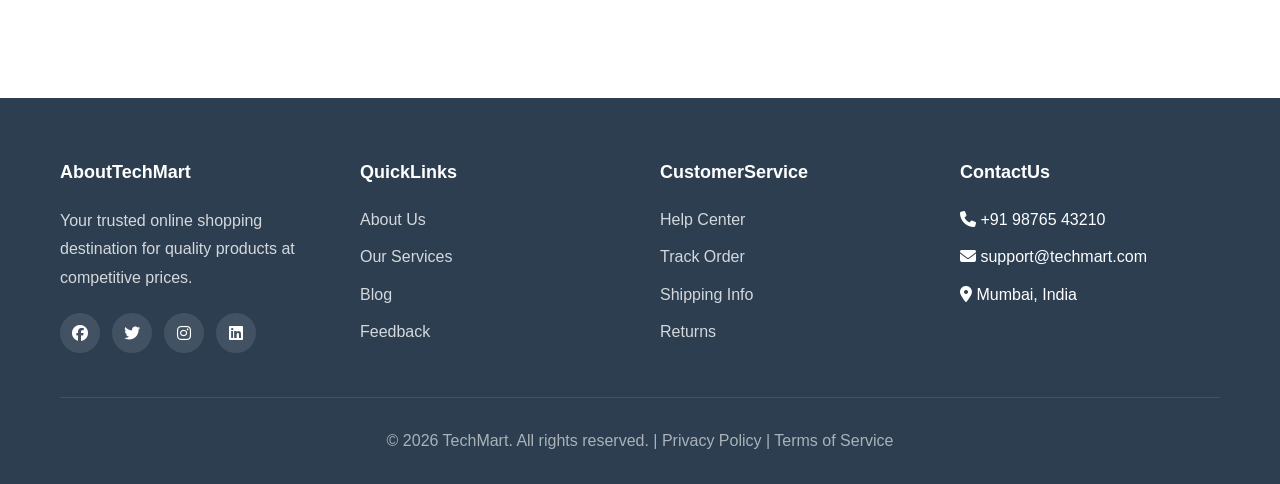
==== commit ffc78960: "Made colors softer and added animations to all pages Color Changes (Eye-Friendly): - Changed harsh b" ====
--- a/about.html
+++ b/about.html
@@ -305,5 +305,6 @@
     <script src="js/auth-protection.js"></script>
     <script src="js/main.js"></script>
     <script src="js/contact-widget.js"></script>
+    <script src="js/home-animations.js"></script>
 </body>
 </html>
--- a/css/style.css
+++ b/css/style.css
@@ -1,17 +1,17 @@
-/* Professional White + Purple Theme */
+/* Softer Blue Theme - Easy on Eyes */
 :root {
-    --primary: #6366F1;
-    --primary-dark: #4F46E5;
-    --primary-light: #818CF8;
-    --text-dark: #1F2937;
+    --primary: #4F83CC;
+    --primary-dark: #3B6BA8;
+    --primary-light: #7DA8DE;
+    --text-dark: #2C3E50;
     --text-light: #6B7280;
-    --text-lighter: #9CA3AF;
-    --bg-light: #F9FAFB;
+    --text-lighter: #95A5A6;
+    --bg-light: #F8F9FA;
     --white: #FFFFFF;
     --border: #E5E7EB;
-    --shadow: 0 1px 3px rgba(0,0,0,0.12);
-    --shadow-md: 0 4px 6px rgba(0,0,0,0.1);
-    --shadow-lg: 0 10px 15px rgba(0,0,0,0.1);
+    --shadow: 0 1px 3px rgba(0,0,0,0.08);
+    --shadow-md: 0 4px 6px rgba(0,0,0,0.07);
+    --shadow-lg: 0 10px 15px rgba(0,0,0,0.08);
 }
 
 * {
@@ -547,7 +547,7 @@
 .page-header {
     text-align: center;
     padding: 80px 0 60px;
-    background: linear-gradient(135deg, #6366F1 0%, #8B5CF6 100%);
+    background: linear-gradient(135deg, #4F83CC 0%, #6366F1 100%);
     position: relative;
     overflow: hidden;
 }
@@ -696,7 +696,7 @@
     position: relative;
     border-radius: 20px;
     overflow: hidden;
-    box-shadow: 0 20px 60px rgba(99, 102, 241, 0.15);
+    box-shadow: 0 20px 60px rgba(37, 99, 235, 0.15);
     transition: transform 0.3s ease;
 }
 
@@ -866,7 +866,7 @@
 
 .mission-card:hover {
     transform: translateY(-10px);
-    box-shadow: 0 20px 40px rgba(99, 102, 241, 0.15);
+    box-shadow: 0 20px 40px rgba(37, 99, 235, 0.15);
     border-color: var(--primary-light);
 }
 
@@ -932,7 +932,7 @@
 
 .team-card:hover {
     transform: translateY(-10px);
-    box-shadow: 0 20px 40px rgba(99, 102, 241, 0.15);
+    box-shadow: 0 20px 40px rgba(37, 99, 235, 0.15);
 }
 
 .team-image {
@@ -1054,7 +1054,7 @@
     font-size: 20px;
     font-weight: 800;
     color: white;
-    box-shadow: 0 8px 24px rgba(99, 102, 241, 0.3);
+    box-shadow: 0 8px 24px rgba(37, 99, 235, 0.3);
     position: relative;
     z-index: 1;
     transition: transform 0.3s ease;
@@ -1089,7 +1089,7 @@
 
 .timeline-item:hover .timeline-content {
     transform: translateX(10px);
-    box-shadow: 0 10px 40px rgba(99, 102, 241, 0.15);
+    box-shadow: 0 10px 40px rgba(37, 99, 235, 0.15);
 }
 
 .timeline-content h3 {
@@ -1130,7 +1130,7 @@
 
 .why-choose-card:hover {
     transform: translateY(-8px);
-    box-shadow: 0 16px 32px rgba(99, 102, 241, 0.12);
+    box-shadow: 0 16px 32px rgba(37, 99, 235, 0.12);
     border-color: var(--primary-light);
 }
 
@@ -1186,7 +1186,7 @@
 
 .blog-featured-card:hover {
     transform: translateY(-8px);
-    box-shadow: 0 20px 60px rgba(99, 102, 241, 0.2);
+    box-shadow: 0 20px 60px rgba(37, 99, 235, 0.2);
 }
 
 .blog-featured-image {
@@ -1217,7 +1217,7 @@
     font-weight: 700;
     text-transform: uppercase;
     letter-spacing: 0.5px;
-    box-shadow: 0 4px 12px rgba(99, 102, 241, 0.4);
+    box-shadow: 0 4px 12px rgba(37, 99, 235, 0.4);
 }
 
 .blog-badge.featured {
@@ -1320,7 +1320,7 @@
 
 .blog-card:hover {
     transform: translateY(-8px);
-    box-shadow: 0 20px 40px rgba(99, 102, 241, 0.15);
+    box-shadow: 0 20px 40px rgba(37, 99, 235, 0.15);
     border-color: var(--primary-light);
 }
 
@@ -1460,7 +1460,7 @@
     border-radius: 32px;
     position: relative;
     overflow: hidden;
-    box-shadow: 0 20px 60px rgba(99, 102, 241, 0.3);
+    box-shadow: 0 20px 60px rgba(37, 99, 235, 0.3);
 }
 
 .newsletter-content::before {
@@ -1610,7 +1610,7 @@
 .form-group select:focus {
     outline: none;
     border-color: var(--primary);
-    box-shadow: 0 0 0 4px rgba(99, 102, 241, 0.1);
+    box-shadow: 0 0 0 4px rgba(37, 99, 235, 0.1);
     transform: translateY(-2px);
 }
 
@@ -1674,12 +1674,12 @@
     cursor: pointer;
     transition: all 0.3s ease;
     margin-top: 12px;
-    box-shadow: 0 4px 12px rgba(99, 102, 241, 0.3);
+    box-shadow: 0 4px 12px rgba(37, 99, 235, 0.3);
 }
 
 .submit-btn:hover {
     transform: translateY(-3px);
-    box-shadow: 0 8px 24px rgba(99, 102, 241, 0.4);
+    box-shadow: 0 8px 24px rgba(37, 99, 235, 0.4);
 }
 
 .submit-btn:active {
@@ -1704,7 +1704,7 @@
 
 .info-card:hover {
     transform: translateY(-8px);
-    box-shadow: 0 12px 32px rgba(99, 102, 241, 0.15);
+    box-shadow: 0 12px 32px rgba(37, 99, 235, 0.15);
 }
 
 .info-card i {
@@ -1806,7 +1806,7 @@
 
 .testimonial-card:hover {
     transform: translateY(-8px);
-    box-shadow: 0 12px 32px rgba(99, 102, 241, 0.15);
+    box-shadow: 0 12px 32px rgba(37, 99, 235, 0.15);
 }
 
 .testimonial-rating {
@@ -1936,7 +1936,7 @@
     display: flex;
     align-items: center;
     padding: 60px 20px;
-    background: linear-gradient(135deg, #667eea 0%, #764ba2 50%, #f093fb 100%);
+    background: linear-gradient(135deg, #4F83CC 0%, #6366F1 50%, #8B5CF6 100%);
     position: relative;
     overflow: hidden;
 }
@@ -1949,7 +1949,7 @@
     right: 0;
     bottom: 0;
     background: 
-        radial-gradient(circle at 20% 80%, rgba(99, 102, 241, 0.3) 0%, transparent 50%),
+        radial-gradient(circle at 20% 80%, rgba(37, 99, 235, 0.3) 0%, transparent 50%),
         radial-gradient(circle at 80% 20%, rgba(139, 92, 246, 0.3) 0%, transparent 50%),
         radial-gradient(circle at 40% 40%, rgba(240, 147, 251, 0.2) 0%, transparent 50%);
     animation: pulse 10s ease-in-out infinite;
@@ -2064,7 +2064,7 @@
 .auth-form input:focus {
     outline: none;
     border-color: var(--primary);
-    box-shadow: 0 0 0 5px rgba(99, 102, 241, 0.1);
+    box-shadow: 0 0 0 5px rgba(37, 99, 235, 0.1);
     transform: translateY(-2px);
 }
 
@@ -2125,7 +2125,7 @@
     font-weight: 800;
     cursor: pointer;
     transition: all 0.4s ease;
-    box-shadow: 0 8px 24px rgba(99, 102, 241, 0.4);
+    box-shadow: 0 8px 24px rgba(37, 99, 235, 0.4);
     text-transform: uppercase;
     letter-spacing: 1px;
     position: relative;
@@ -2145,7 +2145,7 @@
 
 .auth-btn:hover {
     transform: translateY(-3px);
-    box-shadow: 0 12px 32px rgba(99, 102, 241, 0.5);
+    box-shadow: 0 12px 32px rgba(37, 99, 235, 0.5);
     background-position: right center;
 }
 
@@ -2447,7 +2447,7 @@
     justify-content: center;
     color: white;
     font-size: 24px;
-    box-shadow: 0 8px 24px rgba(99, 102, 241, 0.4);
+    box-shadow: 0 8px 24px rgba(37, 99, 235, 0.4);
     cursor: pointer;
     transition: all 0.3s ease;
     border: none;
@@ -2456,22 +2456,22 @@
 
 @keyframes pulse-ring {
     0% {
-        box-shadow: 0 8px 24px rgba(99, 102, 241, 0.4),
-                    0 0 0 0 rgba(99, 102, 241, 0.7);
+        box-shadow: 0 8px 24px rgba(37, 99, 235, 0.4),
+                    0 0 0 0 rgba(37, 99, 235, 0.7);
     }
     70% {
-        box-shadow: 0 8px 24px rgba(99, 102, 241, 0.4),
-                    0 0 0 15px rgba(99, 102, 241, 0);
+        box-shadow: 0 8px 24px rgba(37, 99, 235, 0.4),
+                    0 0 0 15px rgba(37, 99, 235, 0);
     }
     100% {
-        box-shadow: 0 8px 24px rgba(99, 102, 241, 0.4),
-                    0 0 0 0 rgba(99, 102, 241, 0);
+        box-shadow: 0 8px 24px rgba(37, 99, 235, 0.4),
+                    0 0 0 0 rgba(37, 99, 235, 0);
     }
 }
 
 .contact-btn:hover {
     transform: scale(1.1) rotate(10deg);
-    box-shadow: 0 12px 32px rgba(99, 102, 241, 0.6);
+    box-shadow: 0 12px 32px rgba(37, 99, 235, 0.6);
 }
 
 .contact-menu {
@@ -2531,14 +2531,14 @@
 .chatbot-toggle {
     width: 60px;
     height: 60px;
-    background: linear-gradient(135deg, #10B981, #059669);
+    background: linear-gradient(135deg, #4F83CC, #3B6BA8);
     border-radius: 50%;
     display: flex;
     align-items: center;
     justify-content: center;
     color: white;
     font-size: 24px;
-    box-shadow: 0 8px 24px rgba(16, 185, 129, 0.4);
+    box-shadow: 0 8px 24px rgba(79, 131, 204, 0.4);
     cursor: pointer;
     transition: all 0.3s ease;
     border: none;
@@ -2552,7 +2552,7 @@
 
 .chatbot-toggle:hover {
     transform: scale(1.1);
-    box-shadow: 0 12px 32px rgba(16, 185, 129, 0.6);
+    box-shadow: 0 12px 32px rgba(79, 131, 204, 0.6);
     animation: none;
 }
 
@@ -2587,7 +2587,7 @@
 }
 
 .chatbot-header {
-    background: linear-gradient(135deg, #10B981, #059669);
+    background: linear-gradient(135deg, #4F83CC, #3B6BA8);
     color: white;
     padding: 20px;
     display: flex;
@@ -2679,7 +2679,7 @@
 .message-avatar {
     width: 32px;
     height: 32px;
-    background: linear-gradient(135deg, #10B981, #059669);
+    background: linear-gradient(135deg, #4F83CC, #3B6BA8);
     border-radius: 50%;
     display: flex;
     align-items: center;
@@ -2762,13 +2762,13 @@
 
 .chatbot-input input:focus {
     outline: none;
-    border-color: #10B981;
+    border-color: #4F83CC;
 }
 
 .chatbot-send {
     width: 44px;
     height: 44px;
-    background: linear-gradient(135deg, #10B981, #059669);
+    background: linear-gradient(135deg, #4F83CC, #3B6BA8);
     border: none;
     border-radius: 12px;
     color: white;
@@ -2782,7 +2782,7 @@
 
 .chatbot-send:hover {
     transform: scale(1.05);
-    box-shadow: 0 4px 12px rgba(16, 185, 129, 0.4);
+    box-shadow: 0 4px 12px rgba(79, 131, 204, 0.4);
 }
 
 /* Profile Page */
@@ -2826,7 +2826,7 @@
     font-size: 48px;
     color: white;
     font-weight: 800;
-    box-shadow: 0 8px 24px rgba(99, 102, 241, 0.3);
+    box-shadow: 0 8px 24px rgba(37, 99, 235, 0.3);
 }
 
 .profile-avatar i {
@@ -3000,7 +3000,7 @@
 .profile-form select:focus {
     outline: none;
     border-color: var(--primary);
-    box-shadow: 0 0 0 4px rgba(99, 102, 241, 0.1);
+    box-shadow: 0 0 0 4px rgba(37, 99, 235, 0.1);
 }
 
 .profile-form textarea {
@@ -3020,12 +3020,12 @@
     display: inline-flex;
     align-items: center;
     gap: 10px;
-    box-shadow: 0 4px 12px rgba(99, 102, 241, 0.3);
+    box-shadow: 0 4px 12px rgba(37, 99, 235, 0.3);
 }
 
 .btn-save:hover {
     transform: translateY(-2px);
-    box-shadow: 0 8px 24px rgba(99, 102, 241, 0.4);
+    box-shadow: 0 8px 24px rgba(37, 99, 235, 0.4);
 }
 
 .password-requirements {
@@ -3076,7 +3076,7 @@
 
 .address-card:hover {
     border-color: var(--primary);
-    box-shadow: 0 8px 24px rgba(99, 102, 241, 0.15);
+    box-shadow: 0 8px 24px rgba(37, 99, 235, 0.15);
     transform: translateY(-4px);
 }
 
@@ -3171,7 +3171,7 @@
 
 .order-card:hover {
     border-color: var(--primary);
-    box-shadow: 0 8px 24px rgba(99, 102, 241, 0.15);
+    box-shadow: 0 8px 24px rgba(37, 99, 235, 0.15);
 }
 
 .order-header {
@@ -3195,7 +3195,7 @@
 
 .badge-success {
     padding: 8px 16px;
-    background: #10B981;
+    background: #4F83CC;
     color: white;
     border-radius: 20px;
     font-size: 12px;
@@ -4012,3 +4012,369 @@
         min-width: 180px;
     }
 }
+
+/* ========================================
+   MODERN HOME PAGE ANIMATIONS & EFFECTS
+   ======================================== */
+
+/* Animated Wireframe Canvas */
+#wireframe-canvas {
+    position: fixed;
+    top: 0;
+    left: 0;
+    width: 100%;
+    height: 100%;
+    pointer-events: none;
+    z-index: 1;
+}
+
+/* Smooth Scroll Animations */
+.animate-element {
+    opacity: 0;
+    transform: translateY(50px);
+    transition: opacity 0.8s ease, transform 0.8s ease;
+}
+
+.animate-element.animate-in {
+    opacity: 1;
+    transform: translateY(0);
+}
+
+/* Loading State */
+body:not(.loaded) {
+    overflow: hidden;
+}
+
+body:not(.loaded)::before {
+    content: '';
+    position: fixed;
+    top: 0;
+    left: 0;
+    width: 100%;
+    height: 100%;
+    background: var(--white);
+    z-index: 99999;
+    display: flex;
+    align-items: center;
+    justify-content: center;
+}
+
+/* Navbar Scroll Effect */
+.navbar {
+    transition: all 0.3s ease;
+}
+
+.navbar.scrolled {
+    background: rgba(255, 255, 255, 0.95);
+    backdrop-filter: blur(20px);
+    box-shadow: 0 4px 30px rgba(0, 0, 0, 0.1);
+}
+
+/* Hero Section Enhanced */
+.hero {
+    position: relative;
+    overflow: hidden;
+    transition: transform 0.1s ease, opacity 0.1s ease;
+}
+
+.hero::before {
+    content: '';
+    position: absolute;
+    top: -50%;
+    right: -50%;
+    width: 200%;
+    height: 200%;
+    background: radial-gradient(circle, rgba(79, 131, 204, 0.1) 0%, transparent 70%);
+    animation: heroFloat 20s infinite alternate;
+}
+
+@keyframes heroFloat {
+    0% { transform: translate(0, 0) rotate(0deg); }
+    100% { transform: translate(50px, 50px) rotate(5deg); }
+}
+
+.hero-content {
+    position: relative;
+    z-index: 2;
+}
+
+.hero h1 {
+    animation: fadeInDown 1s ease;
+}
+
+.hero p {
+    animation: fadeInUp 1s ease 0.3s backwards;
+}
+
+@keyframes fadeInDown {
+    from {
+        opacity: 0;
+        transform: translateY(-30px);
+    }
+    to {
+        opacity: 1;
+        transform: translateY(0);
+    }
+}
+
+@keyframes fadeInUp {
+    from {
+        opacity: 0;
+        transform: translateY(30px);
+    }
+    to {
+        opacity: 1;
+        transform: translateY(0);
+    }
+}
+
+/* Category Cards 3D Tilt Effect */
+.category-card {
+    transition: all 0.3s ease;
+    transform-style: preserve-3d;
+    will-change: transform;
+}
+
+.category-card::before {
+    content: '';
+    position: absolute;
+    top: 0;
+    left: 0;
+    width: 100%;
+    height: 100%;
+    background: linear-gradient(135deg, rgba(79, 131, 204, 0.1), rgba(99, 102, 241, 0.1));
+    border-radius: inherit;
+    opacity: 0;
+    transition: opacity 0.3s ease;
+    z-index: -1;
+}
+
+.category-card:hover::before {
+    opacity: 1;
+}
+
+.category-card i {
+    transition: all 0.4s cubic-bezier(0.68, -0.55, 0.265, 1.55);
+}
+
+.category-card:hover i {
+    transform: scale(1.2) translateZ(20px);
+}
+
+/* Product Cards Advanced Effects */
+.product-card {
+    will-change: transform;
+    transition: transform 0.3s ease, box-shadow 0.3s ease;
+}
+
+.product-card img {
+    transition: transform 0.5s cubic-bezier(0.4, 0, 0.2, 1);
+    will-change: transform;
+}
+
+.product-card::after {
+    content: '';
+    position: absolute;
+    top: 0;
+    left: 0;
+    width: 100%;
+    height: 100%;
+    background: linear-gradient(135deg, transparent 0%, rgba(79, 131, 204, 0.1) 100%);
+    border-radius: inherit;
+    opacity: 0;
+    transition: opacity 0.3s ease;
+    pointer-events: none;
+}
+
+.product-card:hover::after {
+    opacity: 1;
+}
+
+.product-card:hover {
+    box-shadow: 0 20px 60px rgba(79, 131, 204, 0.2);
+}
+
+/* Ripple Effect */
+button, .btn-primary, .btn-secondary {
+    position: relative;
+    overflow: hidden;
+}
+
+.ripple {
+    position: absolute;
+    border-radius: 50%;
+    background: rgba(255, 255, 255, 0.6);
+    transform: scale(0);
+    animation: rippleAnimation 0.6s ease;
+    pointer-events: none;
+}
+
+@keyframes rippleAnimation {
+    to {
+        transform: scale(4);
+        opacity: 0;
+    }
+}
+
+/* Floating Animation for Elements */
+@keyframes float {
+    0%, 100% {
+        transform: translateY(0);
+    }
+    50% {
+        transform: translateY(-10px);
+    }
+}
+
+.floating {
+    animation: float 3s ease-in-out infinite;
+}
+
+/* Stagger Animation for Grids */
+.category-grid > *, .products-grid > * {
+    animation: staggerIn 0.6s ease backwards;
+}
+
+.category-grid > *:nth-child(1) { animation-delay: 0.1s; }
+.category-grid > *:nth-child(2) { animation-delay: 0.2s; }
+.category-grid > *:nth-child(3) { animation-delay: 0.3s; }
+.category-grid > *:nth-child(4) { animation-delay: 0.4s; }
+.category-grid > *:nth-child(5) { animation-delay: 0.5s; }
+.category-grid > *:nth-child(6) { animation-delay: 0.6s; }
+
+.products-grid > *:nth-child(1) { animation-delay: 0.1s; }
+.products-grid > *:nth-child(2) { animation-delay: 0.2s; }
+.products-grid > *:nth-child(3) { animation-delay: 0.3s; }
+.products-grid > *:nth-child(4) { animation-delay: 0.4s; }
+
+@keyframes staggerIn {
+    from {
+        opacity: 0;
+        transform: translateY(30px) scale(0.95);
+    }
+    to {
+        opacity: 1;
+        transform: translateY(0) scale(1);
+    }
+}
+
+/* Gradient Animation */
+.gradient-animate {
+    background-size: 200% 200%;
+    animation: gradientShift 15s ease infinite;
+}
+
+@keyframes gradientShift {
+    0% { background-position: 0% 50%; }
+    50% { background-position: 100% 50%; }
+    100% { background-position: 0% 50%; }
+}
+
+/* Shine Effect on Hover */
+.shine-effect {
+    position: relative;
+    overflow: hidden;
+}
+
+.shine-effect::before {
+    content: '';
+    position: absolute;
+    top: 0;
+    left: -100%;
+    width: 100%;
+    height: 100%;
+    background: linear-gradient(90deg, transparent, rgba(255, 255, 255, 0.3), transparent);
+    transition: left 0.5s;
+}
+
+.shine-effect:hover::before {
+    left: 100%;
+}
+
+/* Smooth Hover Transitions */
+* {
+    transition-timing-function: cubic-bezier(0.4, 0, 0.2, 1);
+}
+
+/* Enhanced Product Actions */
+.product-actions {
+    transition: transform 0.3s ease, opacity 0.3s ease;
+}
+
+.product-card:hover .product-actions {
+    transform: translateY(0);
+    opacity: 1;
+}
+
+/* Text Selection Style */
+::selection {
+    background: rgba(79, 131, 204, 0.2);
+    color: var(--text-dark);
+}
+
+::-moz-selection {
+    background: rgba(79, 131, 204, 0.2);
+    color: var(--text-dark);
+}
+
+/* Smooth Scrollbar */
+::-webkit-scrollbar {
+    width: 12px;
+}
+
+::-webkit-scrollbar-track {
+    background: var(--bg-light);
+}
+
+::-webkit-scrollbar-thumb {
+    background: var(--primary);
+    border-radius: 6px;
+}
+
+::-webkit-scrollbar-thumb:hover {
+    background: var(--primary-dark);
+}
+
+/* Add bounce effect to buttons */
+.btn-primary, .btn-secondary {
+    transition: transform 0.2s ease, box-shadow 0.2s ease;
+}
+
+.btn-primary:active, .btn-secondary:active {
+    transform: scale(0.95);
+}
+
+/* Glow effect on focus */
+input:focus, textarea:focus, select:focus {
+    box-shadow: 0 0 0 3px rgba(79, 131, 204, 0.1);
+}
+
+/* Page transitions */
+@media (prefers-reduced-motion: no-preference) {
+    html {
+        scroll-behavior: smooth;
+    }
+}
+
+/* Hide custom cursor on touch devices */
+@media (hover: none) {
+    .custom-cursor, .custom-cursor-dot {
+        display: none;
+    }
+}
+
+/* Mobile optimizations */
+@media (max-width: 768px) {
+    .animate-element {
+        opacity: 1;
+        transform: none;
+    }
+    
+    .category-card:hover {
+        transform: none !important;
+    }
+    
+    .product-card:hover {
+        transform: none !important;
+    }
+}
